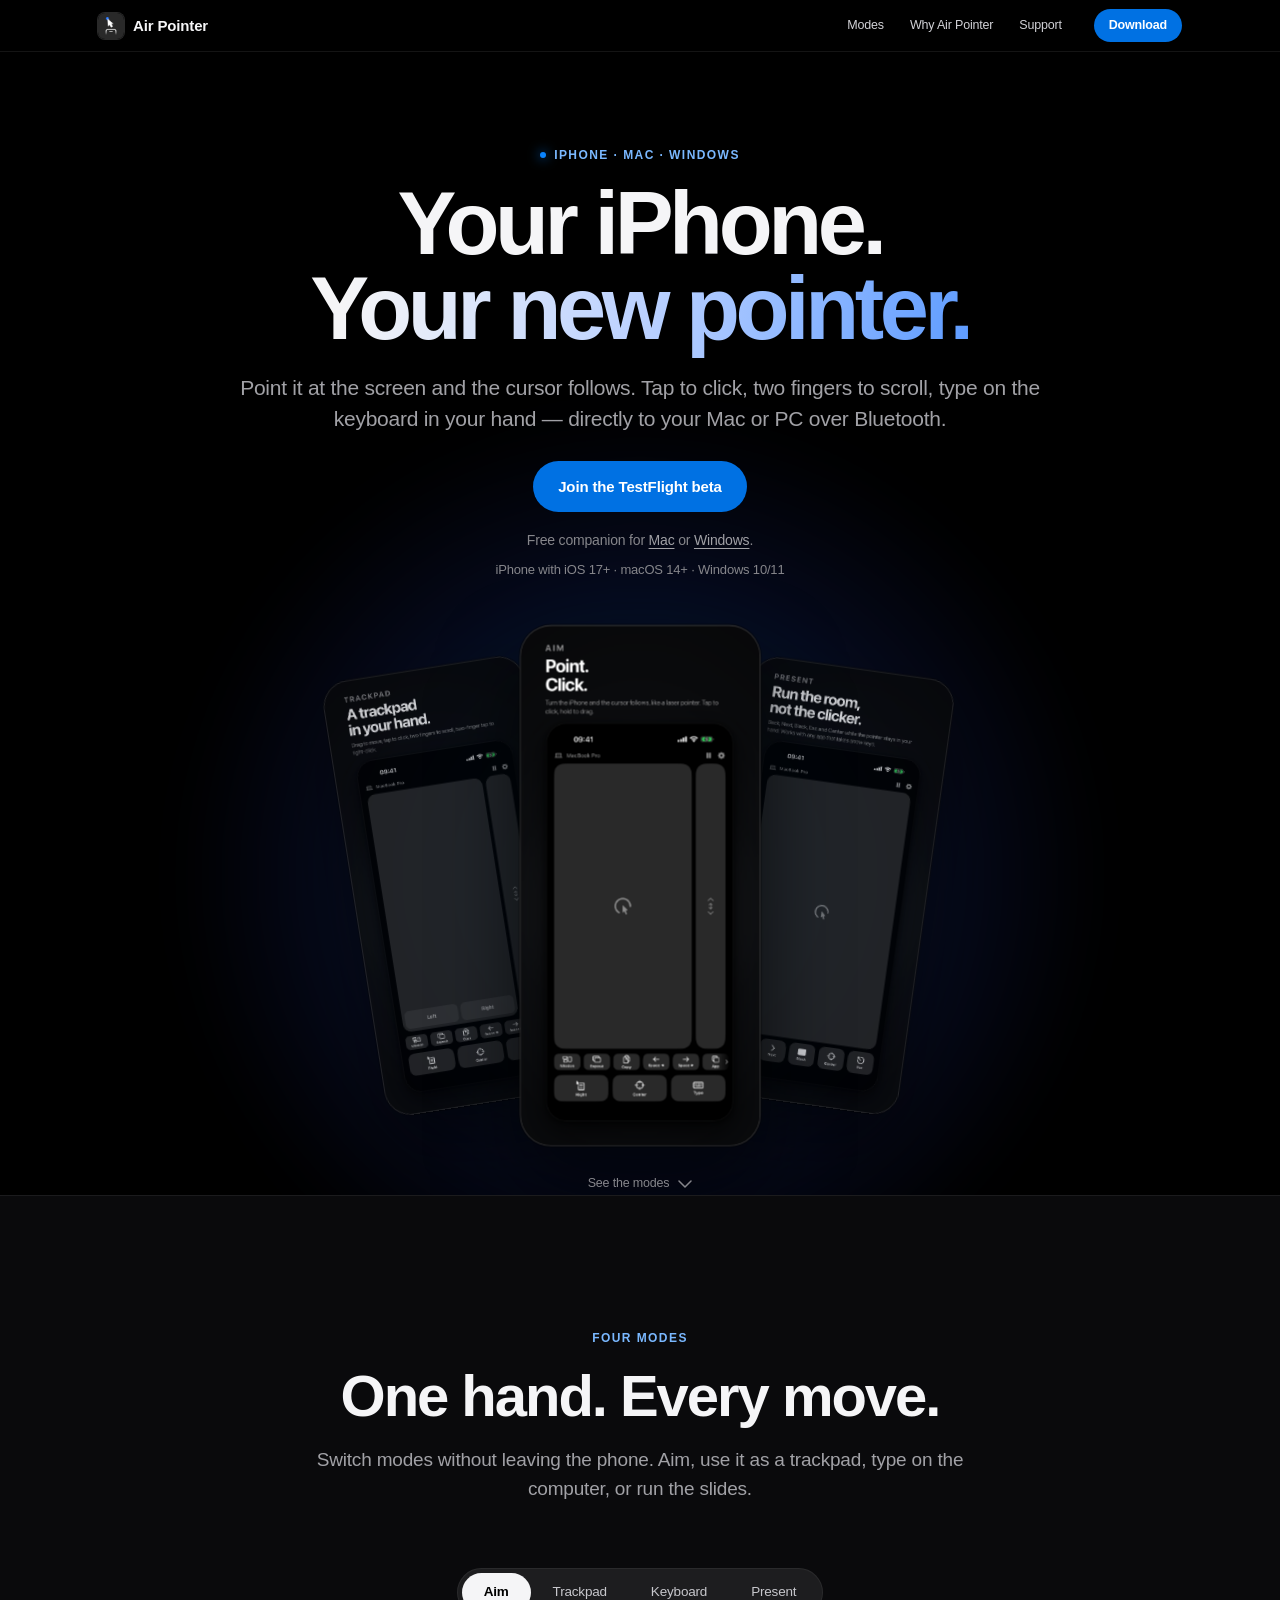
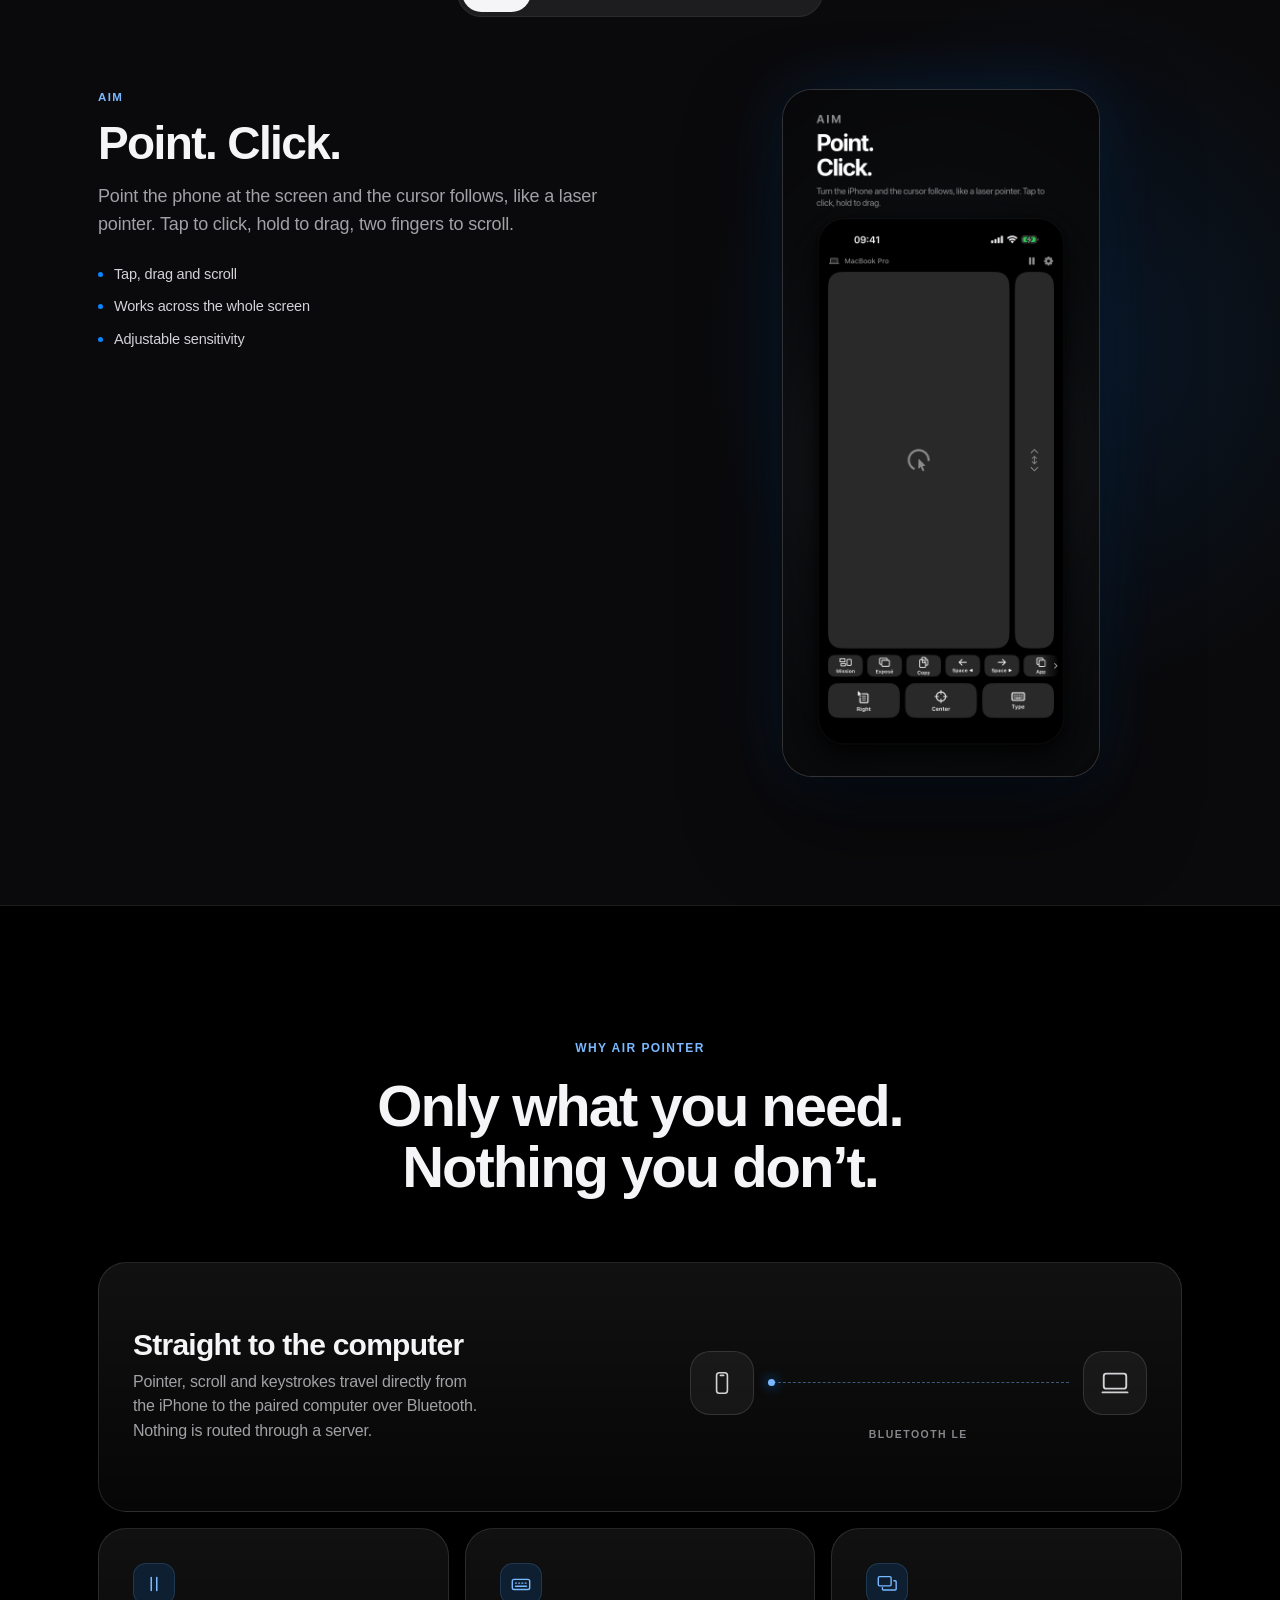
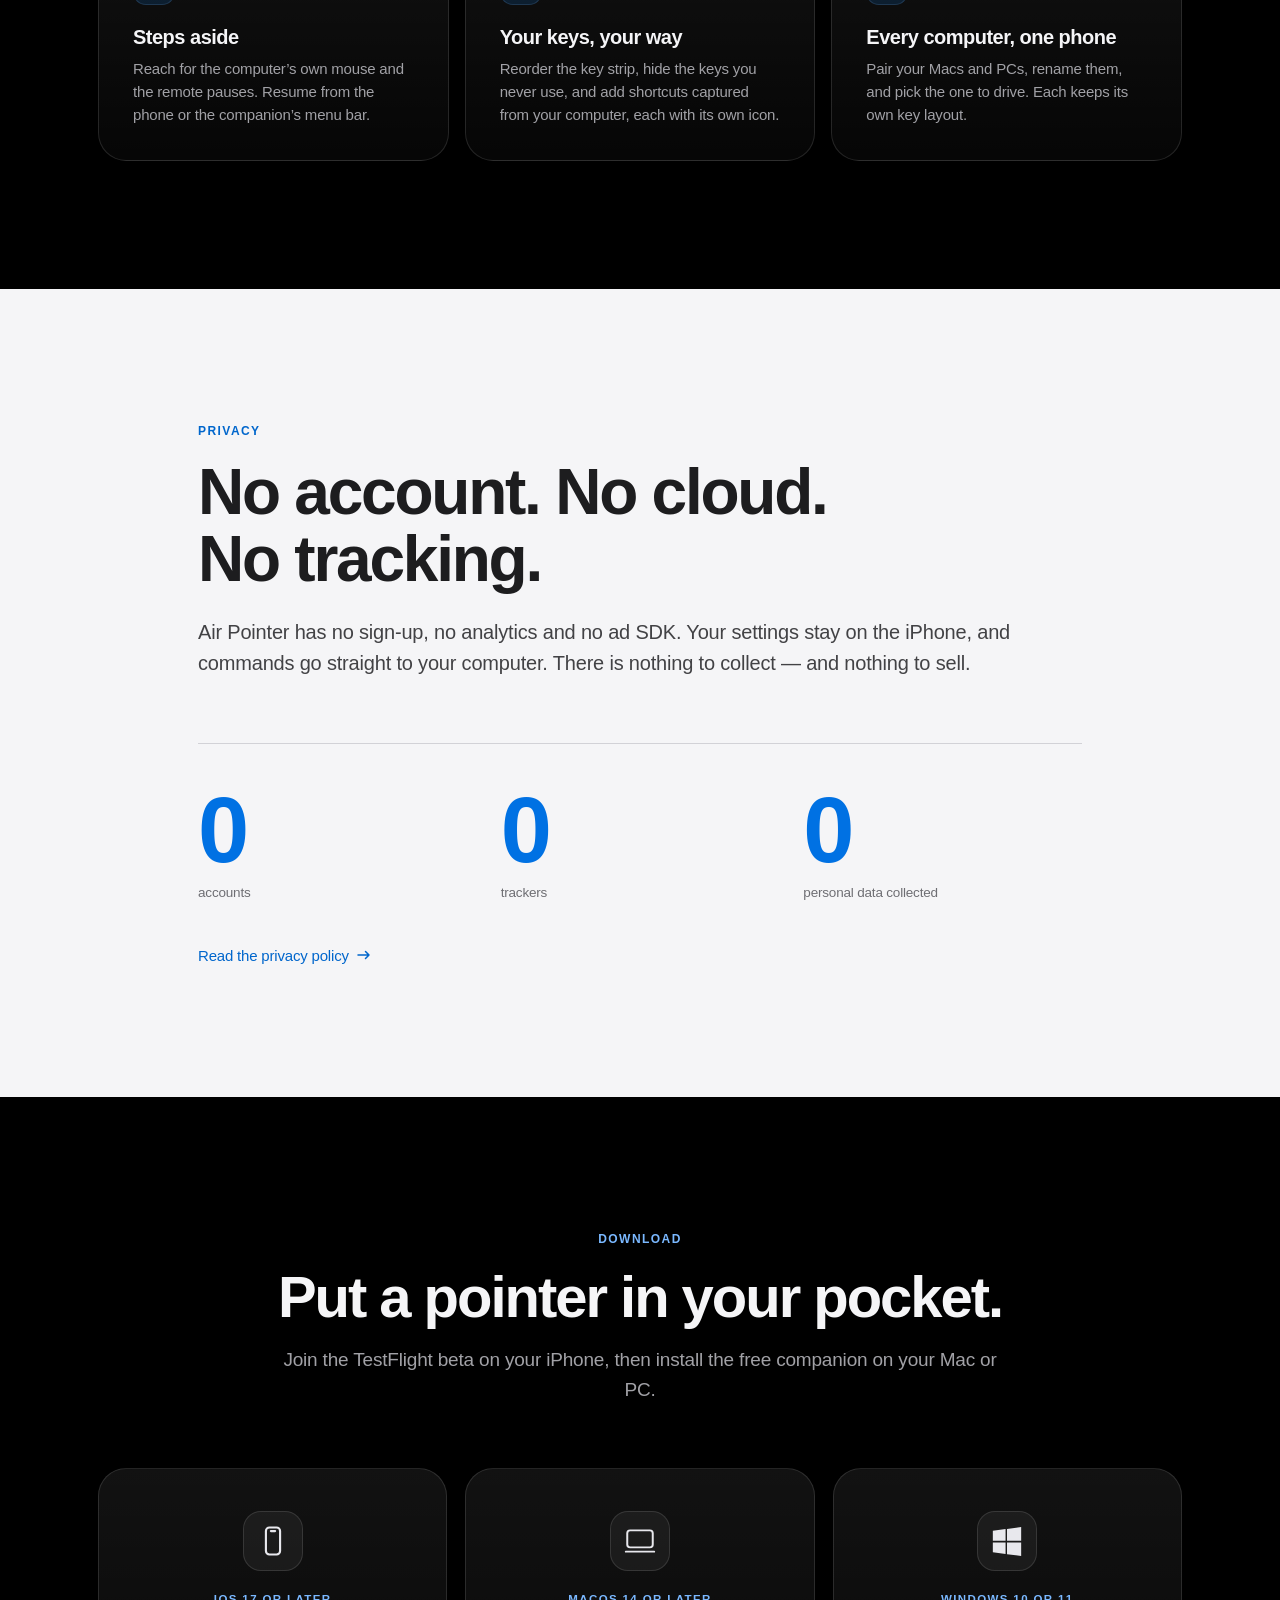
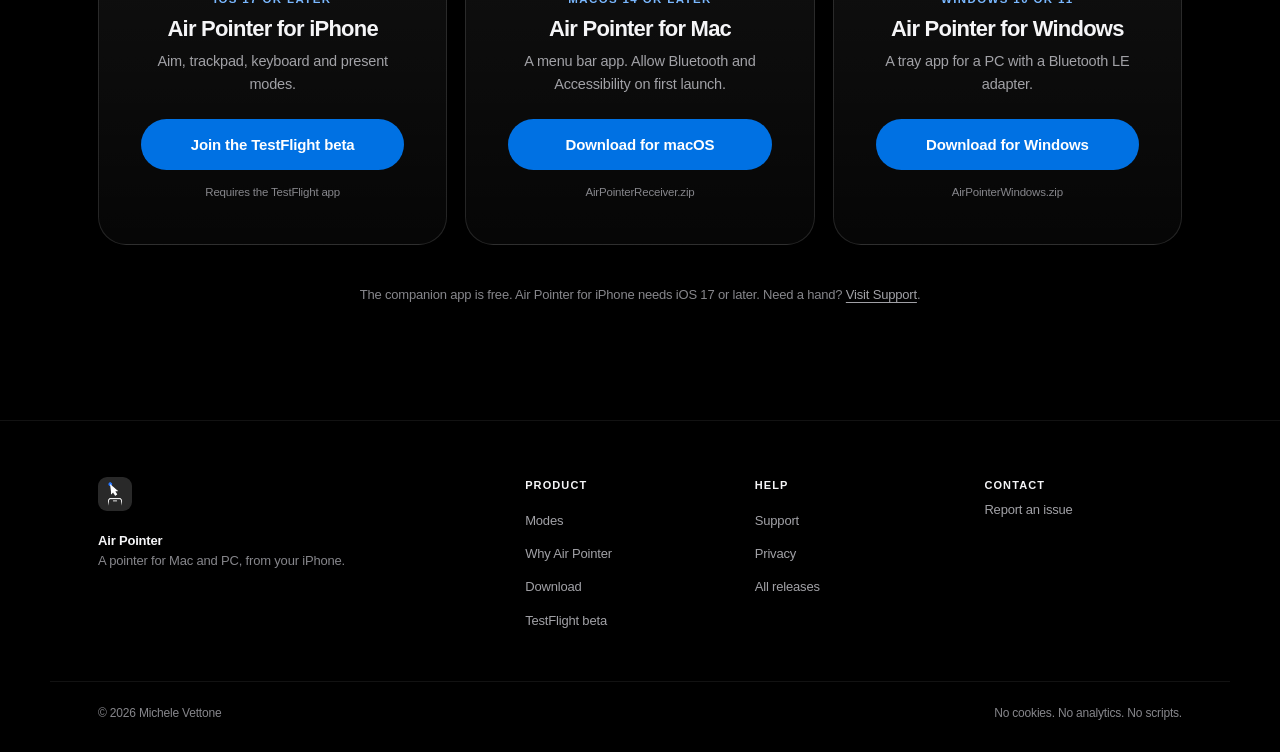
==== index.html @ 748881c7 "Bust stale caches after the redesign" ====
<!doctype html>
<html lang="en">
<head>
<meta charset="utf-8">
<meta name="viewport" content="width=device-width, initial-scale=1">
<title>Air Pointer — your iPhone, as a pointer for Mac and PC</title>
<meta name="description" content="Turn your iPhone into a pointer for your Mac or PC. Point, click, scroll and type over Bluetooth. No account, no cloud, no tracking.">
<meta name="theme-color" content="#000000">
<meta property="og:title" content="Air Pointer — your iPhone, as a pointer">
<meta property="og:description" content="Point, click, scroll and type on your computer from your iPhone. Direct over Bluetooth. No account, no cloud, no tracking.">
<meta property="og:type" content="website">
<meta property="og:url" content="https://airpointer.michelevettone.com/">
<meta property="og:image" content="https://airpointer.michelevettone.com/icon-512.png">
<!-- When the App Store listing is live:
<meta name="apple-itunes-app" content="app-id=6833520222">
https://apps.apple.com/app/id6833520222
-->
<link rel="icon" type="image/png" href="/favicon-dark.png" media="(prefers-color-scheme: dark)">
<link rel="icon" type="image/png" href="/favicon-light.png" media="(prefers-color-scheme: light)">
<link rel="apple-touch-icon" href="/apple-touch-icon.png">
<link rel="stylesheet" href="style.css?v=20261112b">
</head>
<body>
<a class="skip" href="#main">Skip to content</a>

<header class="nav">
  <div class="nav-inner">
    <a class="brand" href="/">
      <img src="icon-512.png" alt="" width="26" height="26">
      <span>Air Pointer</span>
    </a>
    <nav class="nav-links" aria-label="Main">
      <a href="#modes">Modes</a>
      <a href="#why">Why Air Pointer</a>
      <a href="/support">Support</a>
    </nav>
    <a class="nav-cta" href="#download">Download</a>
  </div>
</header>

<main id="main">

  <section class="hero">
    <div class="shell hero-copy">
      <p class="eyebrow"><span class="dot"></span>iPhone · Mac · Windows</p>
      <h1>Your iPhone.<br><span class="grad">Your new pointer.</span></h1>
      <p class="lede">Point it at the screen and the cursor follows. Tap to click, two fingers to scroll, type on the keyboard in your hand — directly to your Mac or PC over Bluetooth.</p>
      <div class="cta">
        <a class="btn primary" href="https://testflight.apple.com/join/q9EmkjqU">Join the TestFlight beta</a>
      </div>
      <p class="cta-alt">Free companion for <a href="https://github.com/michelevettone/airpointer-download/releases/latest/download/AirPointerReceiver.zip">Mac</a> or <a href="https://github.com/michelevettone/airpointer-download/releases/latest/download/AirPointerWindows.zip">Windows</a>.</p>
      <p class="fine">iPhone with iOS 17+ · macOS 14+ · Windows 10/11</p>
    </div>

    <div class="stage">
      <div class="glow" aria-hidden="true"></div>
      <figure class="device left">
        <span class="device-float">
          <img src="assets/trackpad.png?v=20261112b" width="1320" height="2868" alt="Trackpad mode with Left and Right buttons" loading="lazy" decoding="async">
        </span>
      </figure>
      <figure class="device main">
        <span class="device-float">
          <img src="assets/aim.png?v=20261112b" width="1320" height="2868" alt="Aim mode: pointing the iPhone to move the cursor" fetchpriority="high" decoding="async">
        </span>
      </figure>
      <figure class="device right">
        <span class="device-float">
          <img src="assets/present.png?v=20261112b" width="1320" height="2868" alt="Present mode with Back, Next, Black, Center and Esc" loading="lazy" decoding="async">
        </span>
      </figure>
    </div>

    <a class="scroll-cue" href="#modes">
      <span>See the modes</span>
      <svg width="14" height="8" viewBox="0 0 14 8" aria-hidden="true"><path d="M1 1l6 6 6-6" fill="none" stroke="currentColor" stroke-width="1.5" stroke-linecap="round" stroke-linejoin="round"/></svg>
    </a>
  </section>

  <section class="modes-section" id="modes">
    <div class="shell">
      <header class="section-head reveal">
        <p class="eyebrow">Four modes</p>
        <h2>One hand. Every move.</h2>
        <p class="sub">Switch modes without leaving the phone. Aim, use it as a trackpad, type on the computer, or run the slides.</p>
      </header>

      <div class="modes">
        <div class="modes-switch" role="radiogroup" aria-label="Choose a mode">
          <input type="radio" name="mode" id="mode-aim" checked>
          <label for="mode-aim">Aim</label>
          <input type="radio" name="mode" id="mode-trackpad">
          <label for="mode-trackpad">Trackpad</label>
          <input type="radio" name="mode" id="mode-keyboard">
          <label for="mode-keyboard">Keyboard</label>
          <input type="radio" name="mode" id="mode-present">
          <label for="mode-present">Present</label>
        </div>

        <div class="mode-panels">
          <article class="mode-panel" id="panel-aim">
            <div class="panel-copy">
              <p class="mode-label">Aim</p>
              <h3>Point. Click.</h3>
              <p>Point the phone at the screen and the cursor follows, like a laser pointer. Tap to click, hold to drag, two fingers to scroll.</p>
              <ul class="ticks">
                <li>Tap, drag and scroll</li>
                <li>Works across the whole screen</li>
                <li>Adjustable sensitivity</li>
              </ul>
            </div>
            <figure class="panel-art">
              <img src="assets/aim.png?v=20261112b" width="1320" height="2868" alt="" loading="lazy" decoding="async">
            </figure>
          </article>

          <article class="mode-panel" id="panel-trackpad">
            <div class="panel-copy">
              <p class="mode-label">Trackpad</p>
              <h3>A trackpad in your hand.</h3>
              <p>Prefer relative movement? Use the pad with its own Left and Right buttons. Two-finger tap for a right click.</p>
              <ul class="ticks">
                <li>Left and Right buttons</li>
                <li>Two-finger scrolling</li>
                <li>Invert scrolling if you like</li>
              </ul>
            </div>
            <figure class="panel-art">
              <img src="assets/trackpad.png?v=20261112b" width="1320" height="2868" alt="" loading="lazy" decoding="async">
            </figure>
          </article>

          <article class="mode-panel" id="panel-keyboard">
            <div class="panel-copy">
              <p class="mode-label">Keyboard</p>
              <h3>The keys your computer lacks.</h3>
              <p>Type on the computer with the iPhone keyboard — esc, tab, arrows and modifiers included — plus Mission Control or Task View, spaces and the app switcher.</p>
              <ul class="ticks">
                <li>Text entry from the phone</li>
                <li>esc, tab, arrows, modifiers</li>
                <li>Mission Control / Task View</li>
              </ul>
            </div>
            <figure class="panel-art">
              <img src="assets/keyboard.png?v=20261112b" width="1320" height="2868" alt="" loading="lazy" decoding="async">
            </figure>
          </article>

          <article class="mode-panel" id="panel-present">
            <div class="panel-copy">
              <p class="mode-label">Present</p>
              <h3>Run the room, not the clicker.</h3>
              <p>Point at the slides like a laser pointer, with Back, Next, Black, Center and Esc in your hand. Works with any app that takes arrow keys.</p>
              <ul class="ticks">
                <li>Laser pointer from the phone</li>
                <li>Back, Next, Black, Esc</li>
                <li>Any app that takes arrow keys</li>
              </ul>
            </div>
            <figure class="panel-art">
              <img src="assets/present.png?v=20261112b" width="1320" height="2868" alt="" loading="lazy" decoding="async">
            </figure>
          </article>
        </div>
      </div>
    </div>
  </section>

  <section class="why" id="why">
    <div class="shell">
      <header class="section-head reveal">
        <p class="eyebrow">Why Air Pointer</p>
        <h2>Only what you need.<br>Nothing you don’t.</h2>
      </header>

      <div class="bento">
        <article class="card wide reveal">
          <div class="card-copy">
            <h3>Straight to the computer</h3>
            <p>Pointer, scroll and keystrokes travel directly from the iPhone to the paired computer over Bluetooth. Nothing is routed through a server.</p>
          </div>
          <div class="signal" aria-hidden="true">
            <span class="signal-device">
              <svg width="26" height="26" viewBox="0 0 24 24" fill="none" stroke="currentColor" stroke-width="1.5" stroke-linecap="round"><rect x="7" y="2.5" width="10" height="19" rx="2.5"/><path d="M10.5 5h3"/></svg>
            </span>
            <span class="signal-link"><i></i></span>
            <span class="signal-device">
              <svg width="30" height="30" viewBox="0 0 24 24" fill="none" stroke="currentColor" stroke-width="1.5" stroke-linecap="round" stroke-linejoin="round"><rect x="3" y="4.5" width="18" height="12" rx="2"/><path d="M2 19.5h20"/></svg>
            </span>
            <span class="signal-label">Bluetooth LE</span>
          </div>
        </article>

        <article class="card reveal">
          <span class="icon">
            <svg width="22" height="22" viewBox="0 0 24 24" fill="none" stroke="currentColor" stroke-width="1.7" stroke-linecap="round"><path d="M9 5v14M15 5v14"/></svg>
          </span>
          <h3>Steps aside</h3>
          <p>Reach for the computer’s own mouse and the remote pauses. Resume from the phone or the companion’s menu bar.</p>
        </article>

        <article class="card reveal">
          <span class="icon">
            <svg width="22" height="22" viewBox="0 0 24 24" fill="none" stroke="currentColor" stroke-width="1.5" stroke-linecap="round"><rect x="2.5" y="7" width="19" height="11" rx="2"/><path d="M6 11h1M9.5 11h1M13 11h1M16.5 11h1M6 14.5h12"/></svg>
          </span>
          <h3>Your keys, your way</h3>
          <p>Reorder the key strip, hide the keys you never use, and add shortcuts captured from your computer, each with its own icon.</p>
        </article>

        <article class="card reveal">
          <span class="icon">
            <svg width="22" height="22" viewBox="0 0 24 24" fill="none" stroke="currentColor" stroke-width="1.5" stroke-linecap="round" stroke-linejoin="round"><rect x="2.5" y="4" width="14" height="10" rx="1.5"/><path d="M19.5 8.5H21a1 1 0 0 1 1 1v8a1 1 0 0 1-1 1H8a1 1 0 0 1-1-1v-1.5"/></svg>
          </span>
          <h3>Every computer, one phone</h3>
          <p>Pair your Macs and PCs, rename them, and pick the one to drive. Each keeps its own key layout.</p>
        </article>
      </div>
    </div>
  </section>

  <section class="private">
    <div class="shell private-inner reveal">
      <p class="eyebrow">Privacy</p>
      <h2>No account. <span class="nowrap">No cloud.</span><br>No tracking.</h2>
      <p class="private-lede">Air Pointer has no sign-up, no analytics and no ad SDK. Your settings stay on the iPhone, and commands go straight to your computer. There is nothing to collect — and nothing to sell.</p>

      <div class="zeros">
        <div><strong>0</strong><span>accounts</span></div>
        <div><strong>0</strong><span>trackers</span></div>
        <div><strong>0</strong><span>personal data collected</span></div>
      </div>

      <a class="text-link" href="/privacy">Read the privacy policy
        <svg width="14" height="10" viewBox="0 0 14 10" aria-hidden="true"><path d="M1 5h11M8.5 1.5L12 5l-3.5 3.5" fill="none" stroke="currentColor" stroke-width="1.5" stroke-linecap="round" stroke-linejoin="round"/></svg>
      </a>
    </div>
  </section>

  <section class="download" id="download">
    <div class="shell">
      <header class="section-head reveal">
        <p class="eyebrow">Download</p>
        <h2>Put a pointer in your pocket.</h2>
        <p class="sub">Join the TestFlight beta on your iPhone, then install the free companion on your Mac or PC.</p>
      </header>

      <div class="os-grid">
        <article class="os-card reveal">
          <span class="os-icon">
            <svg width="34" height="34" viewBox="0 0 24 24" fill="none" stroke="currentColor" stroke-width="1.5" stroke-linecap="round"><rect x="7" y="2.5" width="10" height="19" rx="2.5"/><path d="M10.5 5h3"/></svg>
          </span>
          <p class="os-name">iOS 17 or later</p>
          <h3>Air Pointer for iPhone</h3>
          <p class="os-copy">Aim, trackpad, keyboard and present modes.</p>
          <a class="btn primary wide" href="https://testflight.apple.com/join/q9EmkjqU">Join the TestFlight beta</a>
          <p class="fine">Requires the TestFlight app</p>
        </article>

        <article class="os-card reveal">
          <span class="os-icon">
            <svg width="34" height="34" viewBox="0 0 24 24" fill="none" stroke="currentColor" stroke-width="1.4" stroke-linecap="round" stroke-linejoin="round"><rect x="3" y="4.5" width="18" height="12" rx="2"/><path d="M2 19.5h20"/></svg>
          </span>
          <p class="os-name">macOS 14 or later</p>
          <h3>Air Pointer for Mac</h3>
          <p class="os-copy">A menu bar app. Allow Bluetooth and Accessibility on first launch.</p>
          <a class="btn primary wide" href="https://github.com/michelevettone/airpointer-download/releases/latest/download/AirPointerReceiver.zip">Download for macOS</a>
          <p class="fine">AirPointerReceiver.zip</p>
        </article>

        <article class="os-card reveal">
          <span class="os-icon">
            <svg width="34" height="34" viewBox="0 0 24 24" fill="currentColor" aria-hidden="true"><path d="M2 4.8l9-1.2v8.2H2V4.8zm10-1.3L22 2.2v9.6H12V3.5zM2 13h9v8.2l-9-1.2V13zm10 0h10v9.6l-10-1.3V13z"/></svg>
          </span>
          <p class="os-name">Windows 10 or 11</p>
          <h3>Air Pointer for Windows</h3>
          <p class="os-copy">A tray app for a PC with a Bluetooth LE adapter.</p>
          <a class="btn primary wide" href="https://github.com/michelevettone/airpointer-download/releases/latest/download/AirPointerWindows.zip">Download for Windows</a>
          <p class="fine">AirPointerWindows.zip</p>
        </article>
      </div>

      <p class="fine centered reveal">The companion app is free. Air Pointer for iPhone needs iOS 17 or later. Need a hand? <a href="/support">Visit Support</a>.</p>
    </div>
  </section>

</main>

<footer>
  <div class="shell footer-grid">
    <div class="footer-brand">
      <img src="icon-512.png" alt="" width="34" height="34">
      <p><strong>Air Pointer</strong><br>A pointer for Mac and PC, from your iPhone.</p>
    </div>
    <nav aria-label="Product">
      <p class="footer-title">Product</p>
      <a href="#modes">Modes</a>
      <a href="#why">Why Air Pointer</a>
      <a href="#download">Download</a>
      <a href="https://testflight.apple.com/join/q9EmkjqU">TestFlight beta</a>
    </nav>
    <nav aria-label="Help">
      <p class="footer-title">Help</p>
      <a href="/support">Support</a>
      <a href="/privacy">Privacy</a>
      <a href="https://github.com/michelevettone/airpointer-download/releases">All releases</a>
    </nav>
    <div>
      <p class="footer-title">Contact</p>
      <a href="https://github.com/michelevettone/airpointer-download/issues">Report an issue</a>
    </div>
  </div>
  <div class="shell footer-bottom">
    <p>© 2026 Michele Vettone</p>
    <p>No cookies. No analytics. No scripts.</p>
  </div>
</footer>

</body>
</html>
---- style.css ----
/* Air Pointer — airpointer.michelevettone.com
   Static, no frameworks, no JavaScript. */

:root {
  --bg: #000;
  --bg-soft: #0a0a0c;
  --fg: #f5f5f7;
  --muted: #a1a1a6;
  --muted-2: #86868b;
  --line: rgba(255, 255, 255, .12);
  --line-soft: rgba(255, 255, 255, .07);
  --panel: rgba(255, 255, 255, .055);
  --blue: #0a84ff;
  --blue-strong: #0071e3;
  --blue-soft: #7ab8ff;
  --radius: 28px;
  --nav-h: 52px;
}

*, *::before, *::after { box-sizing: border-box; }

html {
  -webkit-text-size-adjust: 100%;
  scroll-behavior: smooth;
  scroll-padding-top: calc(var(--nav-h) + 24px);
}

body {
  margin: 0;
  background: var(--bg);
  color: var(--fg);
  font: 17px/1.55 -apple-system, BlinkMacSystemFont, "SF Pro Text", "Segoe UI", Inter, Roboto, sans-serif;
  letter-spacing: -.011em;
  -webkit-font-smoothing: antialiased;
  text-rendering: optimizeLegibility;
  overflow-x: hidden;
}

img { max-width: 100%; }
p { margin: 0 0 16px; }
h1, h2, h3 { margin: 0; font-weight: 700; letter-spacing: -.035em; line-height: 1.05; }
a { color: inherit; }
::selection { background: rgba(10, 132, 255, .4); }

:focus-visible {
  outline: 2px solid var(--blue-soft);
  outline-offset: 3px;
  border-radius: 4px;
}

.shell {
  max-width: 1180px;
  margin: 0 auto;
  padding: 0 clamp(20px, 5vw, 48px);
}

.nowrap { white-space: nowrap; }

.sr-only {
  position: absolute;
  width: 1px; height: 1px;
  padding: 0; margin: -1px;
  overflow: hidden;
  clip: rect(0 0 0 0);
  white-space: nowrap;
  border: 0;
}

.skip {
  position: absolute;
  left: -9999px;
  top: 12px;
  z-index: 100;
  background: var(--fg);
  color: #000;
  padding: 10px 18px;
  border-radius: 999px;
  font-weight: 600;
  text-decoration: none;
}
.skip:focus { left: 16px; }

/* ---------- Nav ---------- */

.nav {
  position: fixed;
  inset: 0 0 auto;
  z-index: 50;
  height: var(--nav-h);
  background: rgba(0, 0, 0, .8);
  -webkit-backdrop-filter: saturate(180%) blur(20px);
  backdrop-filter: saturate(180%) blur(20px);
  border-bottom: 1px solid rgba(255, 255, 255, .08);
}

.nav-inner {
  max-width: 1180px;
  height: 100%;
  margin: 0 auto;
  padding: 0 clamp(20px, 5vw, 48px);
  display: flex;
  align-items: center;
  gap: 28px;
}

.brand {
  display: inline-flex;
  align-items: center;
  gap: 9px;
  font-size: 15px;
  font-weight: 600;
  letter-spacing: -.01em;
  text-decoration: none;
  white-space: nowrap;
}
.brand img { border-radius: 7px; box-shadow: 0 0 0 1px rgba(255, 255, 255, .16); }

.nav-links {
  display: flex;
  align-items: center;
  gap: 26px;
  margin-left: auto;
}
.nav-links a {
  color: #d2d2d7;
  font-size: 12.5px;
  text-decoration: none;
  padding: 8px 0;
  transition: color .2s ease;
}
.nav-links a:hover { color: #fff; }

.nav-cta {
  margin-left: 4px;
  padding: 7px 15px;
  border-radius: 999px;
  background: var(--blue-strong);
  color: #fff;
  font-size: 12.5px;
  font-weight: 600;
  text-decoration: none;
  white-space: nowrap;
  transition: background .2s ease, transform .2s ease;
}
.nav-cta:hover { background: #0068d1; transform: translateY(-1px); }

/* ---------- Shared type ---------- */

.eyebrow {
  display: inline-flex;
  align-items: center;
  gap: 8px;
  margin: 0 0 18px;
  color: var(--blue-soft);
  font-size: 12px;
  font-weight: 600;
  letter-spacing: .12em;
  text-transform: uppercase;
}
.eyebrow .dot {
  width: 6px;
  height: 6px;
  border-radius: 50%;
  background: var(--blue);
  box-shadow: 0 0 12px var(--blue);
}

.section-head {
  max-width: 760px;
  margin: 0 auto clamp(40px, 6vw, 64px);
  text-align: center;
}
.section-head h2 {
  font-size: clamp(34px, 5.2vw, 58px);
  margin-bottom: 18px;
}
.section-head .sub {
  margin: 0 auto;
  max-width: 38em;
  color: var(--muted);
  font-size: clamp(16px, 1.5vw, 19px);
}

.fine {
  color: var(--muted-2);
  font-size: 13px;
  line-height: 1.5;
}
.fine a { color: var(--muted); text-underline-offset: 3px; }
.fine a:hover { color: var(--fg); }
.fine.centered { text-align: center; margin-top: 40px; }

.btn {
  display: inline-flex;
  align-items: center;
  justify-content: center;
  padding: 13px 24px;
  border-radius: 999px;
  border: 1px solid transparent;
  font-size: 15px;
  font-weight: 600;
  letter-spacing: -.01em;
  text-decoration: none;
  white-space: nowrap;
  transition: transform .2s ease, background .2s ease, border-color .2s ease;
}
.btn.primary { background: var(--blue-strong); color: #fff; }
.btn.primary:hover { background: #0068d1; transform: translateY(-1px); }
.btn.wide { width: 100%; }

.cta-alt {
  margin: 18px 0 8px;
  color: var(--muted-2);
  font-size: 14px;
}
.cta-alt a {
  color: var(--muted);
  text-decoration: underline;
  text-underline-offset: 3px;
}
.cta-alt a:hover { color: var(--fg); }

.text-link {
  display: inline-flex;
  align-items: center;
  gap: 8px;
  color: #0066cc;
  font-size: 15px;
  font-weight: 500;
  text-decoration: none;
}
.text-link:hover { text-decoration: underline; text-underline-offset: 3px; }
.text-link svg { transition: transform .2s ease; }
.text-link:hover svg { transform: translateX(3px); }

/* ---------- Hero ---------- */

.hero {
  position: relative;
  padding: calc(var(--nav-h) + clamp(52px, 7vw, 88px)) 0 0;
  text-align: center;
  overflow: hidden;
}

.hero-copy { position: relative; z-index: 4; }

.hero h1 {
  font-size: clamp(44px, 6.9vw, 94px);
  line-height: .96;
  letter-spacing: -.05em;
  margin: 0 auto 20px;
  text-wrap: balance;
}

.hero h1 .grad {
  background: linear-gradient(100deg, #f5f5f7 6%, #b9d0ff 52%, #5d9bff 100%);
  -webkit-background-clip: text;
  background-clip: text;
  color: transparent;
}

.lede {
  max-width: 40em;
  margin: 0 auto;
  color: var(--muted);
  font-size: clamp(17px, 1.7vw, 21px);
  line-height: 1.5;
  letter-spacing: -.012em;
  text-wrap: pretty;
}

.cta {
  display: flex;
  flex-wrap: wrap;
  justify-content: center;
  gap: 12px;
  margin: 26px 0 12px;
}

.hero .fine { margin-bottom: 0; }

/* Product stage */

.stage {
  --fan: clamp(118px, 14.5vw, 208px);
  position: relative;
  height: clamp(420px, 41vw, 580px);
  margin-top: clamp(28px, 4vw, 44px);
  display: flex;
  align-items: center;
  justify-content: center;
}

.glow {
  position: absolute;
  left: 50%;
  top: 48%;
  width: min(92vw, 940px);
  aspect-ratio: 1;
  transform: translate(-50%, -50%);
  border-radius: 50%;
  background: radial-gradient(circle, rgba(10, 132, 255, .30), rgba(48, 84, 255, .10) 46%, transparent 70%);
  filter: blur(24px);
  animation: breathe 9s ease-in-out infinite alternate;
  pointer-events: none;
}

.device {
  position: absolute;
  left: 50%;
  top: 50%;
  width: clamp(168px, 18.4vw, 258px);
  aspect-ratio: 1320 / 2868;
  margin: 0;
  border-radius: clamp(20px, 2.4vw, 32px);
  overflow: hidden;
  border: 1px solid rgba(255, 255, 255, .16);
  background: #0c0c0e;
  box-shadow:
    0 40px 80px rgba(0, 0, 0, .65),
    0 0 0 1px rgba(0, 0, 0, .5),
    inset 0 1px 0 rgba(255, 255, 255, .1);
}

.device img { display: block; width: 100%; height: 100%; object-fit: cover; }

.device-float {
  display: block;
  width: 100%;
  height: 100%;
  animation: bob 7s ease-in-out infinite alternate;
}

.device.main {
  z-index: 3;
  transform: translate(-50%, -50%) scale(1.02);
}
.device.left {
  z-index: 2;
  transform: translate(-50%, -50%) translateX(calc(-1 * var(--fan))) rotate(-9deg) scale(.86);
  opacity: .8;
}
.device.right {
  z-index: 2;
  transform: translate(-50%, -50%) translateX(var(--fan)) rotate(8deg) scale(.86);
  opacity: .8;
}
.device.left .device-float { animation-delay: -2.6s; animation-duration: 8s; }
.device.right .device-float { animation-delay: -4.4s; animation-duration: 9s; }

@keyframes bob {
  from { transform: translateY(-5px); }
  to { transform: translateY(6px); }
}

@keyframes breathe {
  from { opacity: .72; transform: translate(-50%, -50%) scale(.94); }
  to { opacity: 1; transform: translate(-50%, -50%) scale(1.05); }
}

.scroll-cue {
  position: relative;
  z-index: 4;
  display: inline-flex;
  align-items: center;
  gap: 9px;
  margin: 26px 0 0;
  color: var(--muted-2);
  font-size: 12.5px;
  text-decoration: none;
  transition: color .2s ease;
}
.scroll-cue:hover { color: var(--fg); }
.scroll-cue svg { animation: nudge 2.4s ease-in-out infinite; }

@keyframes nudge {
  0%, 100% { transform: translateY(0); opacity: .65; }
  50% { transform: translateY(4px); opacity: 1; }
}

/* ---------- Modes ---------- */

.modes-section {
  position: relative;
  padding: clamp(80px, 10vw, 130px) 0;
  background: var(--bg-soft);
  border-top: 1px solid var(--line-soft);
  border-bottom: 1px solid var(--line-soft);
  overflow: hidden;
}
.modes-section::before {
  content: "";
  position: absolute;
  right: -12%;
  top: 28%;
  width: 60vw;
  height: 60vw;
  max-width: 780px;
  max-height: 780px;
  background: radial-gradient(circle, rgba(10, 132, 255, .12), transparent 65%);
  pointer-events: none;
}

.modes { position: relative; }

.modes-switch {
  display: flex;
  justify-content: center;
  width: max-content;
  max-width: 100%;
  margin: 0 auto clamp(40px, 6vw, 64px);
  padding: 4px;
  border-radius: 999px;
  background: rgba(255, 255, 255, .08);
  border: 1px solid rgba(255, 255, 255, .06);
}

.modes-switch input {
  position: absolute;
  width: 1px;
  height: 1px;
  opacity: 0;
  pointer-events: none;
}

.modes-switch label {
  position: relative;
  z-index: 1;
  padding: 9px 22px;
  border-radius: 999px;
  color: #c7c7cc;
  font-size: 13.5px;
  font-weight: 500;
  cursor: pointer;
  transition: color .2s ease, background .2s ease;
  user-select: none;
  white-space: nowrap;
}

.modes-switch label:hover { color: #fff; }

.modes-switch input:checked + label {
  background: #f5f5f7;
  color: #000;
  font-weight: 600;
}

.modes-switch input:focus-visible + label {
  outline: 2px solid var(--blue-soft);
  outline-offset: 2px;
}

.mode-panel {
  display: grid;
  grid-template-columns: 1fr .92fr;
  gap: clamp(36px, 6vw, 84px);
  align-items: start;
  padding-top: 8px;
}

.panel-copy { max-width: 520px; }

.mode-label {
  margin: 0 0 12px;
  color: var(--blue-soft);
  font-size: 11.5px;
  font-weight: 600;
  letter-spacing: .12em;
  text-transform: uppercase;
}

.panel-copy h3 {
  font-size: clamp(30px, 4vw, 46px);
  margin-bottom: 16px;
  text-wrap: balance;
}

.panel-copy > p:not(.mode-label) {
  color: var(--muted);
  font-size: clamp(16px, 1.5vw, 18px);
  max-width: 34em;
}

.ticks {
  list-style: none;
  padding: 0;
  margin: 24px 0 0;
  display: grid;
  gap: 10px;
}
.ticks li {
  display: flex;
  align-items: baseline;
  gap: 11px;
  color: #d2d2d7;
  font-size: 14.5px;
}
.ticks li::before {
  content: "";
  width: 5px;
  height: 5px;
  border-radius: 50%;
  background: var(--blue);
  flex: none;
  transform: translateY(-2px);
}

.panel-art {
  width: min(318px, 30vw);
  margin: 0;
  justify-self: center;
  border-radius: 30px;
  overflow: hidden;
  border: 1px solid rgba(255, 255, 255, .16);
  background: #0c0c0e;
  box-shadow: 0 40px 90px rgba(0, 0, 0, .55), 0 0 70px rgba(10, 132, 255, .16);
}
.panel-art img { display: block; width: 100%; height: auto; }

/* CSS-only switcher: fall back to all panels stacked. */
@supports selector(:has(*)) {
  .mode-panel { display: none; }
  .modes:has(#mode-aim:checked) #panel-aim,
  .modes:has(#mode-trackpad:checked) #panel-trackpad,
  .modes:has(#mode-keyboard:checked) #panel-keyboard,
  .modes:has(#mode-present:checked) #panel-present {
    display: grid;
    animation: panel-in .45s cubic-bezier(.2, .7, .2, 1) both;
  }
}

@keyframes panel-in {
  from { opacity: 0; transform: translateY(14px); }
  to { opacity: 1; transform: none; }
}

/* ---------- Why / bento ---------- */

.why { padding: clamp(80px, 10vw, 130px) 0; }

.bento {
  display: grid;
  grid-template-columns: repeat(6, 1fr);
  gap: 16px;
}

.card {
  grid-column: span 2;
  position: relative;
  padding: clamp(24px, 3vw, 34px);
  border-radius: var(--radius);
  border: 1px solid var(--line);
  background: linear-gradient(180deg, rgba(255, 255, 255, .065), rgba(255, 255, 255, .022));
  overflow: hidden;
  transition: transform .3s ease, border-color .3s ease, background .3s ease;
}

.card.wide {
  grid-column: span 6;
  display: grid;
  grid-template-columns: 1.05fr .95fr;
  gap: clamp(24px, 4vw, 56px);
  align-items: center;
  min-height: 250px;
}

.card h3 {
  font-size: 20px;
  letter-spacing: -.025em;
  margin-bottom: 9px;
}
.card p { margin: 0; color: var(--muted); font-size: 15px; line-height: 1.55; }
.card.wide h3 { font-size: clamp(24px, 2.6vw, 30px); }
.card.wide p { font-size: 16px; max-width: 40ch; }

.card .icon {
  display: grid;
  place-items: center;
  width: 42px;
  height: 42px;
  margin-bottom: 22px;
  border-radius: 13px;
  background: rgba(10, 132, 255, .14);
  border: 1px solid rgba(122, 184, 255, .16);
  color: var(--blue-soft);
}

.signal {
  position: relative;
  display: flex;
  align-items: center;
  padding: 26px 0 34px;
}
.signal-device {
  display: grid;
  place-items: center;
  width: 64px;
  height: 64px;
  flex: none;
  border-radius: 20px;
  border: 1px solid var(--line);
  background: rgba(255, 255, 255, .05);
  color: #d2d2d7;
}
.signal-link {
  position: relative;
  flex: 1;
  height: 1px;
  margin: 0 14px;
  border-top: 1px dashed rgba(122, 184, 255, .45);
}
.signal-link i {
  position: absolute;
  top: -4px;
  left: 0;
  width: 7px;
  height: 7px;
  border-radius: 50%;
  background: var(--blue-soft);
  box-shadow: 0 0 12px rgba(10, 132, 255, .9);
  animation: travel 2.8s ease-in-out infinite;
}
.signal-label {
  position: absolute;
  left: 50%;
  bottom: 6px;
  transform: translateX(-50%);
  color: var(--muted-2);
  font-size: 10.5px;
  font-weight: 600;
  letter-spacing: .14em;
  text-transform: uppercase;
  white-space: nowrap;
}

@keyframes travel {
  0% { left: 0; opacity: 0; }
  15% { opacity: 1; }
  85% { opacity: 1; }
  100% { left: 100%; opacity: 0; }
}

/* ---------- Privacy band ---------- */

.private {
  background: #f5f5f7;
  color: #1d1d1f;
  padding: clamp(80px, 10vw, 132px) 0;
}
.private-inner { max-width: 980px; }
.private .eyebrow { color: #0066cc; }
.private h2 {
  font-size: clamp(38px, 5.6vw, 64px);
  margin-bottom: 24px;
  color: #1d1d1f;
}
.private-lede {
  max-width: 46em;
  color: #424245;
  font-size: clamp(17px, 1.6vw, 20px);
  line-height: 1.55;
}

.zeros {
  display: grid;
  grid-template-columns: repeat(3, 1fr);
  gap: 24px;
  margin: clamp(40px, 6vw, 64px) 0 40px;
  padding-top: clamp(28px, 4vw, 40px);
  border-top: 1px solid #d2d2d7;
}
.zeros strong {
  display: block;
  color: #0071e3;
  font-size: clamp(58px, 7.4vw, 92px);
  font-weight: 700;
  letter-spacing: -.055em;
  line-height: 1;
}
.zeros span {
  display: block;
  margin-top: 8px;
  color: #6e6e73;
  font-size: 13.5px;
  line-height: 1.35;
}

/* ---------- Download ---------- */

.download { padding: clamp(80px, 10vw, 132px) 0 clamp(64px, 8vw, 100px); }

.os-grid {
  display: grid;
  grid-template-columns: repeat(3, 1fr);
  gap: 18px;
  max-width: 1100px;
  margin: 0 auto;
}

.os-card {
  padding: clamp(28px, 4vw, 42px);
  border-radius: var(--radius);
  border: 1px solid var(--line);
  background: linear-gradient(180deg, rgba(255, 255, 255, .07), rgba(255, 255, 255, .025));
  text-align: center;
  transition: transform .3s ease, border-color .3s ease;
}
.os-card .os-icon {
  display: inline-grid;
  place-items: center;
  width: 60px;
  height: 60px;
  margin-bottom: 20px;
  border-radius: 18px;
  border: 1px solid var(--line);
  background: rgba(255, 255, 255, .05);
  color: #e8e8ed;
}
.os-name {
  margin: 0 0 8px;
  color: var(--blue-soft);
  font-size: 11.5px;
  font-weight: 600;
  letter-spacing: .12em;
  text-transform: uppercase;
}
.os-card h3 { font-size: 22px; margin-bottom: 10px; }
.os-copy {
  color: var(--muted);
  font-size: 14.5px;
  min-height: 2.6em;
  margin-bottom: 24px;
}
.os-card .fine { margin: 14px 0 0; font-size: 11.5px; }

/* ---------- Footer ---------- */

footer {
  border-top: 1px solid var(--line-soft);
  padding: 56px 0 30px;
  color: var(--muted-2);
  font-size: 13px;
}

.footer-grid {
  display: grid;
  grid-template-columns: 2fr 1fr 1fr 1fr;
  gap: 32px;
}

.footer-brand img { border-radius: 9px; margin-bottom: 14px; }
.footer-brand p { margin: 0; line-height: 1.55; color: var(--muted-2); }
.footer-brand strong { color: var(--fg); font-weight: 600; }

footer nav { display: flex; flex-direction: column; align-items: flex-start; gap: 9px; }
footer nav a { padding: 2px 0; }
.footer-title {
  margin: 0 0 6px;
  color: var(--fg);
  font-size: 11px;
  font-weight: 600;
  letter-spacing: .1em;
  text-transform: uppercase;
}
footer a { color: var(--muted); text-decoration: none; }
footer a:hover { color: var(--fg); text-decoration: underline; text-underline-offset: 3px; }

.footer-bottom {
  display: flex;
  justify-content: space-between;
  gap: 20px;
  flex-wrap: wrap;
  margin-top: 48px;
  padding-top: 22px;
  border-top: 1px solid var(--line-soft);
  font-size: 12px;
}
.footer-bottom p { margin: 0; }

/* ---------- Documents: privacy, support ---------- */

.doc {
  max-width: 760px;
  margin: 0 auto;
  padding-top: calc(var(--nav-h) + clamp(56px, 8vw, 96px));
  padding-bottom: 88px;
}
.doc h1 { font-size: clamp(38px, 5vw, 56px); margin-bottom: 10px; }
.doc .note { color: var(--muted-2); font-size: 13px; margin-bottom: 36px; }
.doc h2 {
  font-size: 24px;
  letter-spacing: -.025em;
  margin: 44px 0 12px;
}
.doc h3 { font-size: 17px; letter-spacing: -.015em; margin: 28px 0 6px; }
.doc p, .doc li { color: #c7c7cc; }
.doc p { margin-bottom: 14px; }
.doc ul, .doc ol { padding-left: 22px; margin: 0 0 20px; }
.doc li { margin-bottom: 10px; }
.doc li::marker { color: var(--muted-2); }
.doc a { color: var(--blue-soft); text-decoration: underline; text-underline-offset: 3px; text-decoration-color: rgba(122, 184, 255, .4); }
.doc a:hover { text-decoration-color: currentColor; }
.doc strong { color: var(--fg); font-weight: 600; }
.doc code {
  padding: 2px 6px;
  border-radius: 6px;
  background: rgba(255, 255, 255, .08);
  font-family: ui-monospace, SFMono-Regular, Menlo, monospace;
  font-size: .9em;
}

/* ---------- Motion / scroll ---------- */

@supports (animation-timeline: scroll()) {
  @media (prefers-reduced-motion: no-preference) {
    .device.main {
      animation: fan-main linear both;
      animation-timeline: scroll(root block);
      animation-range: 0 90vh;
    }
    .device.left {
      animation: fan-left linear both;
      animation-timeline: scroll(root block);
      animation-range: 0 90vh;
    }
    .device.right {
      animation: fan-right linear both;
      animation-timeline: scroll(root block);
      animation-range: 0 90vh;
    }
    .reveal {
      animation: reveal-in linear both;
      animation-timeline: view();
      animation-range: entry 8% entry 55%;
    }
  }
}

@keyframes fan-main {
  from { transform: translate(-50%, -50%) scale(1.02); }
  to { transform: translate(-50%, -60%) scale(.96); }
}
@keyframes fan-left {
  from { transform: translate(-50%, -50%) translateX(calc(-1 * var(--fan))) rotate(-9deg) scale(.86); }
  to { transform: translate(-50%, -58%) translateX(calc(-1.16 * var(--fan))) rotate(-13deg) scale(.8); }
}
@keyframes fan-right {
  from { transform: translate(-50%, -50%) translateX(var(--fan)) rotate(8deg) scale(.86); }
  to { transform: translate(-50%, -58%) translateX(calc(1.16 * var(--fan))) rotate(12deg) scale(.8); }
}
@keyframes reveal-in {
  from { opacity: 0; transform: translateY(26px); }
  to { opacity: 1; transform: none; }
}

@media (hover: hover) {
  .card:hover, .os-card:hover {
    transform: translateY(-3px);
    border-color: rgba(255, 255, 255, .22);
  }
}

@view-transition { navigation: auto; }
::view-transition-old(root) { animation: vt-out .18s ease both; }
::view-transition-new(root) { animation: vt-in .24s ease both; }
@keyframes vt-out { to { opacity: 0; } }
@keyframes vt-in { from { opacity: 0; } }

/* ---------- Responsive ---------- */

@media (max-width: 1000px) {
  .os-grid { grid-template-columns: 1fr 1fr; }
  .os-card:first-child { grid-column: span 2; }
}

@media (max-width: 960px) {
  .bento { grid-template-columns: repeat(2, 1fr); }
  .card { grid-column: auto; }
  .card.wide { grid-column: span 2; }
  .card:last-child { grid-column: span 2; }
  .card.wide { grid-template-columns: 1fr; }
  .signal { max-width: 420px; }
}

@media (max-width: 800px) {
  .nav-links { display: none; }
  .nav-cta { margin-left: auto; }

  .hero { padding-top: calc(var(--nav-h) + 56px); }
  .stage { height: 500px; }
  .device { width: 212px; }
  .device.left, .device.right { display: none; }
  .stage .glow { width: 130vw; }

  .mode-panel { grid-template-columns: 1fr; gap: 40px; }
  .panel-copy { max-width: none; text-align: center; justify-self: center; }
  .panel-copy > p { margin-left: auto; margin-right: auto; }
  .ticks { max-width: 320px; margin-left: auto; margin-right: auto; text-align: left; }
  .panel-art { width: 250px; }

  .zeros { grid-template-columns: 1fr; gap: 26px; }
  .zeros strong { font-size: 52px; }
  .zeros span { margin-top: 2px; font-size: 15px; }
  .zeros > div { display: flex; align-items: baseline; gap: 14px; }

  .os-grid { grid-template-columns: 1fr; }
  .os-card:first-child { grid-column: auto; }
  .footer-grid { grid-template-columns: 1fr 1fr; }
  .footer-brand { grid-column: span 2; }
}

@media (max-width: 640px) {
  .bento { grid-template-columns: 1fr; }
  .card, .card.wide, .card:last-child { grid-column: auto; }
}

@media (max-width: 520px) {
  .modes-switch label { padding: 8px 13px; font-size: 12.5px; }
  .hero h1 { font-size: clamp(40px, 12vw, 54px); }
  .stage { height: 460px; }
  .device { width: 194px; }
  .cta .btn { flex: 1 1 100%; }
  .footer-grid { grid-template-columns: 1fr; gap: 28px; }
  .footer-brand { grid-column: auto; }
  .footer-bottom { flex-direction: column; gap: 6px; }
}

@media (prefers-reduced-motion: reduce) {
  html { scroll-behavior: auto; }
  .device-float, .glow, .scroll-cue svg, .signal-link i { animation: none; }
  .card, .os-card, .btn, .nav-cta, .text-link svg { transition: none; }
  .card:hover, .os-card:hover, .btn:hover { transform: none; }
  ::view-transition-old(root), ::view-transition-new(root) { animation: none; }
}
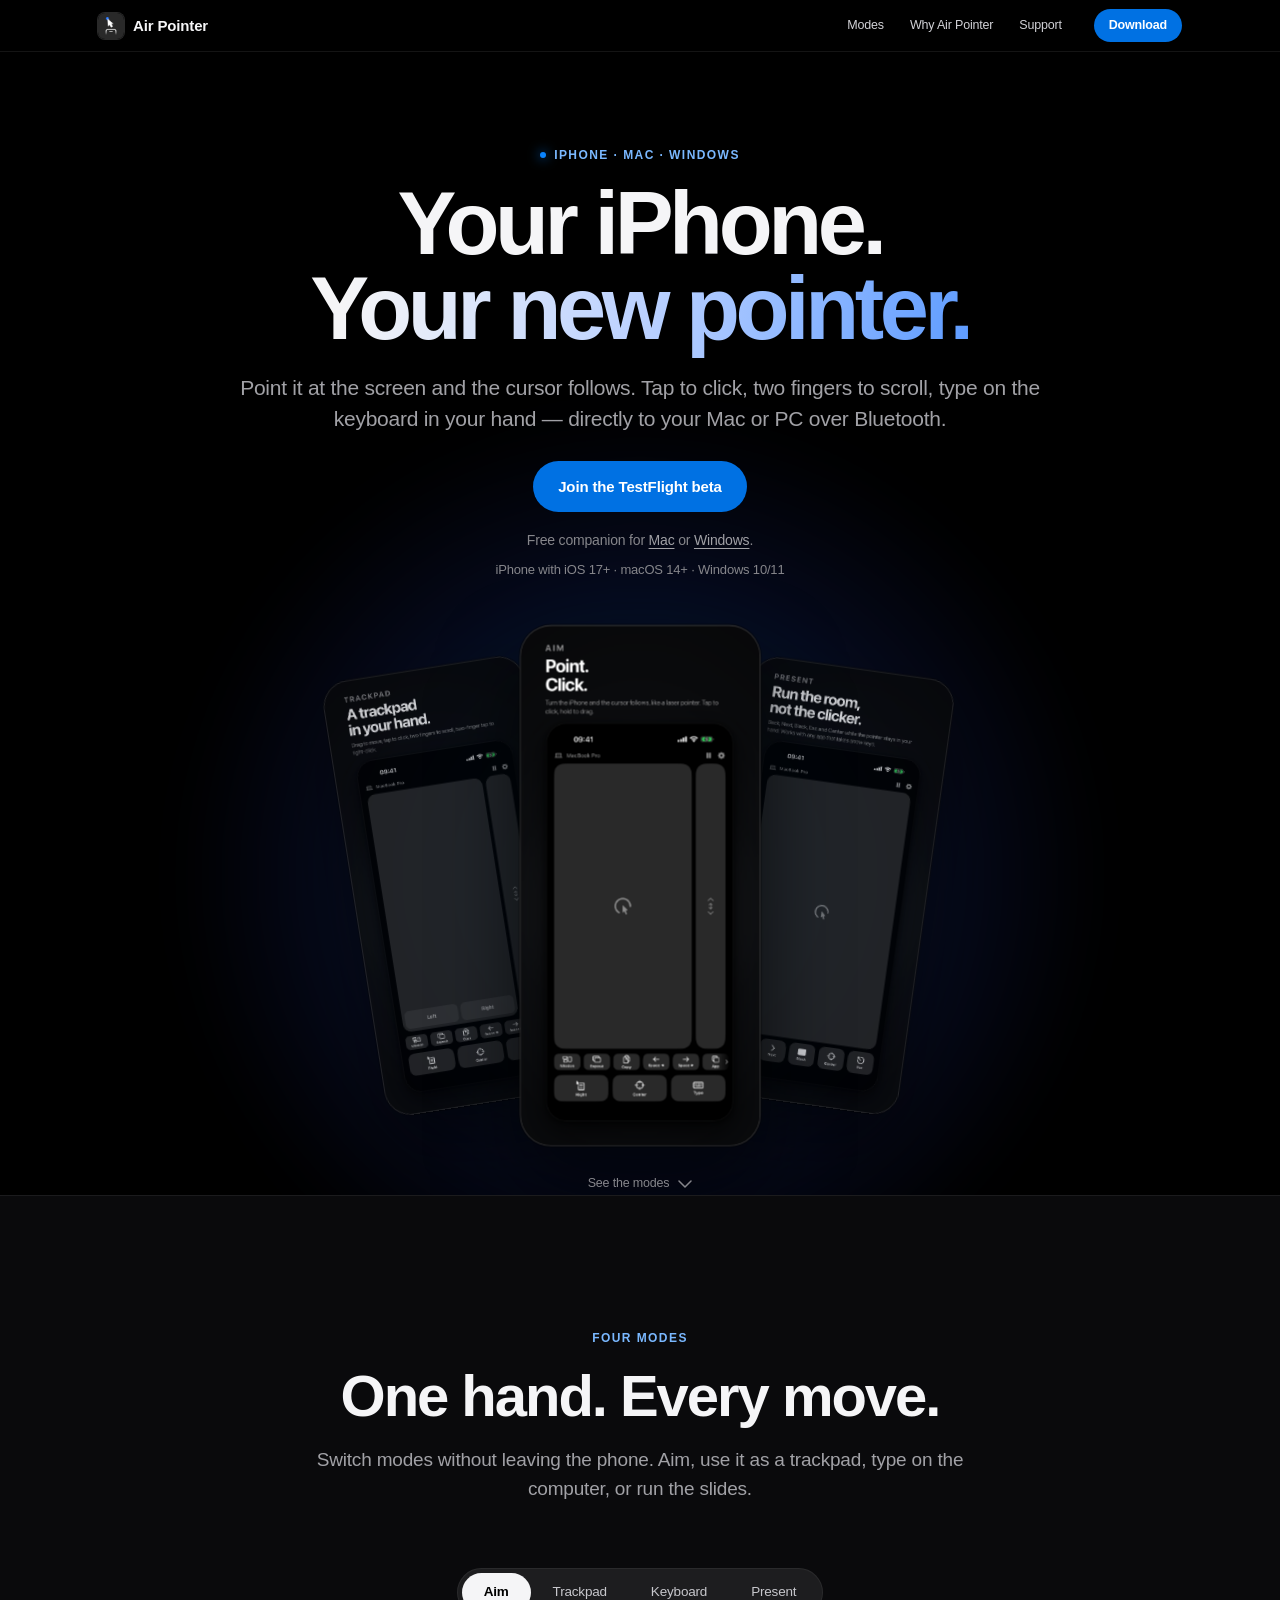
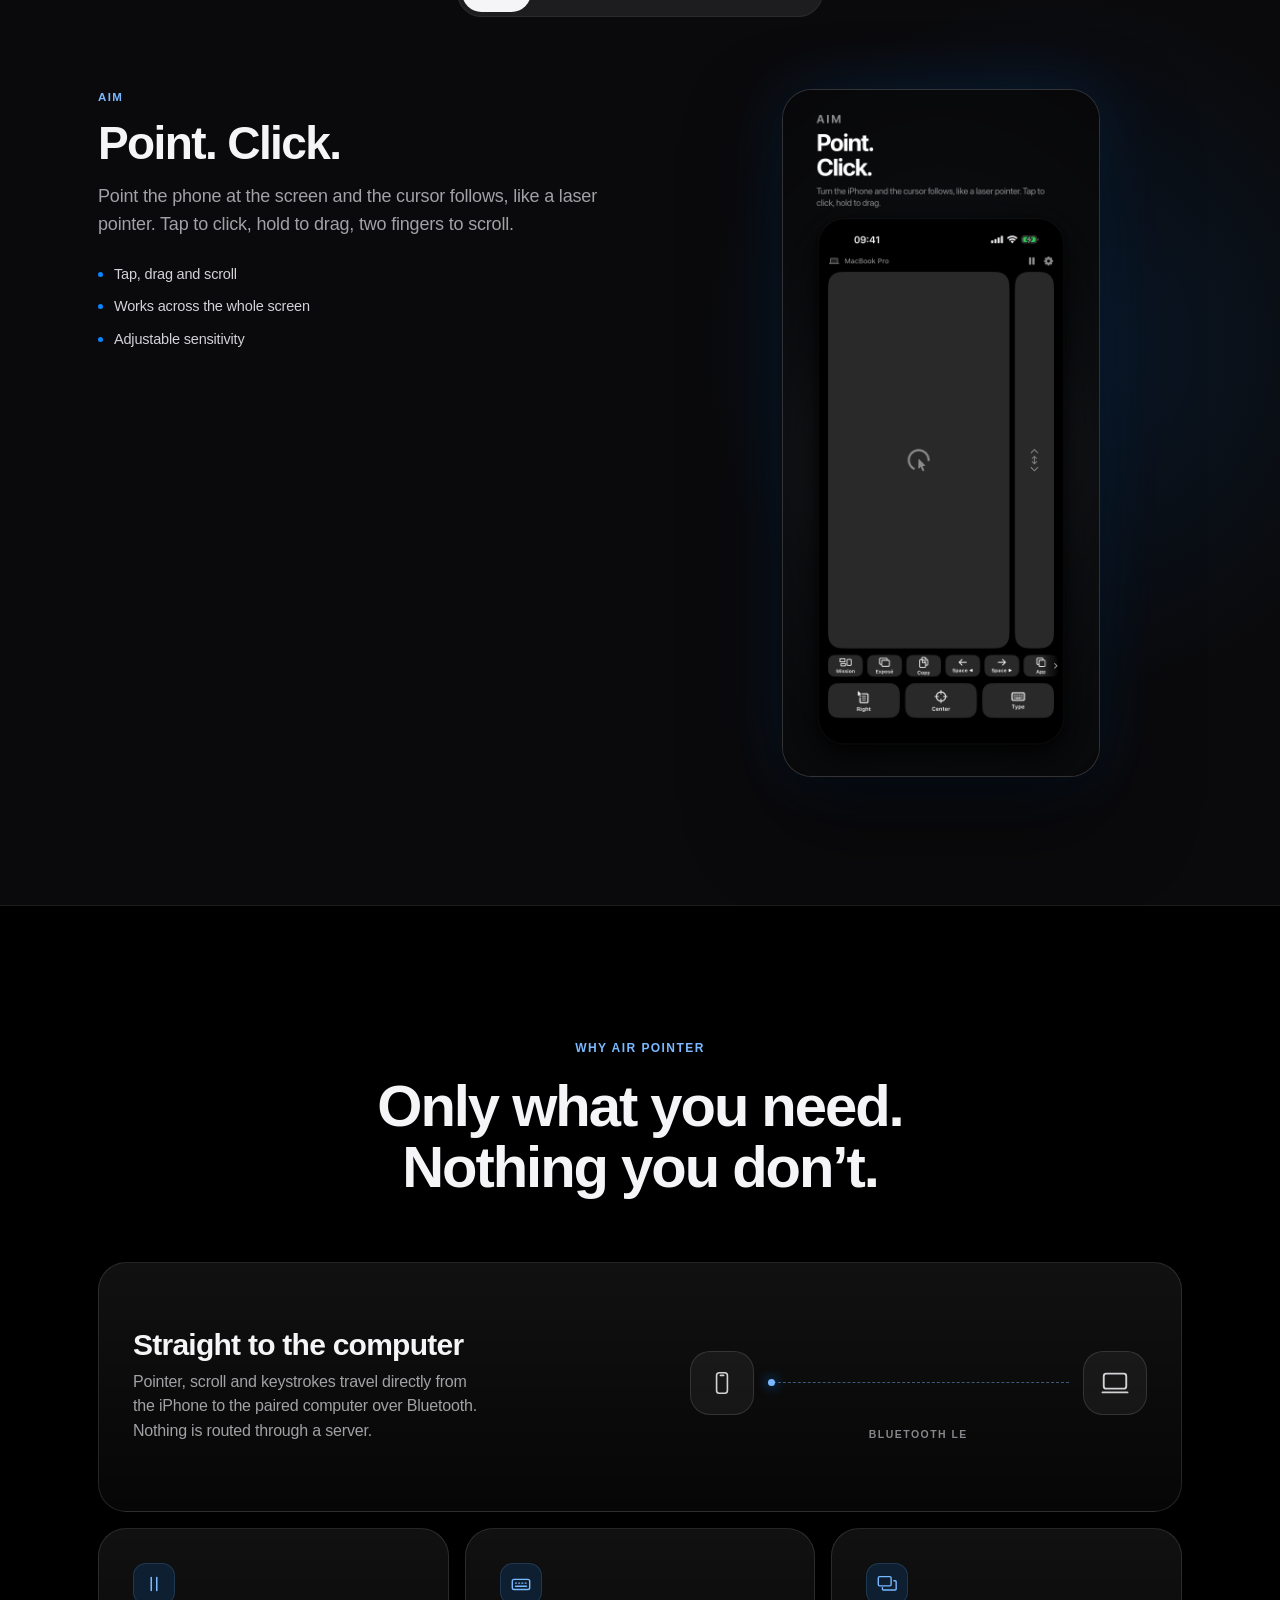
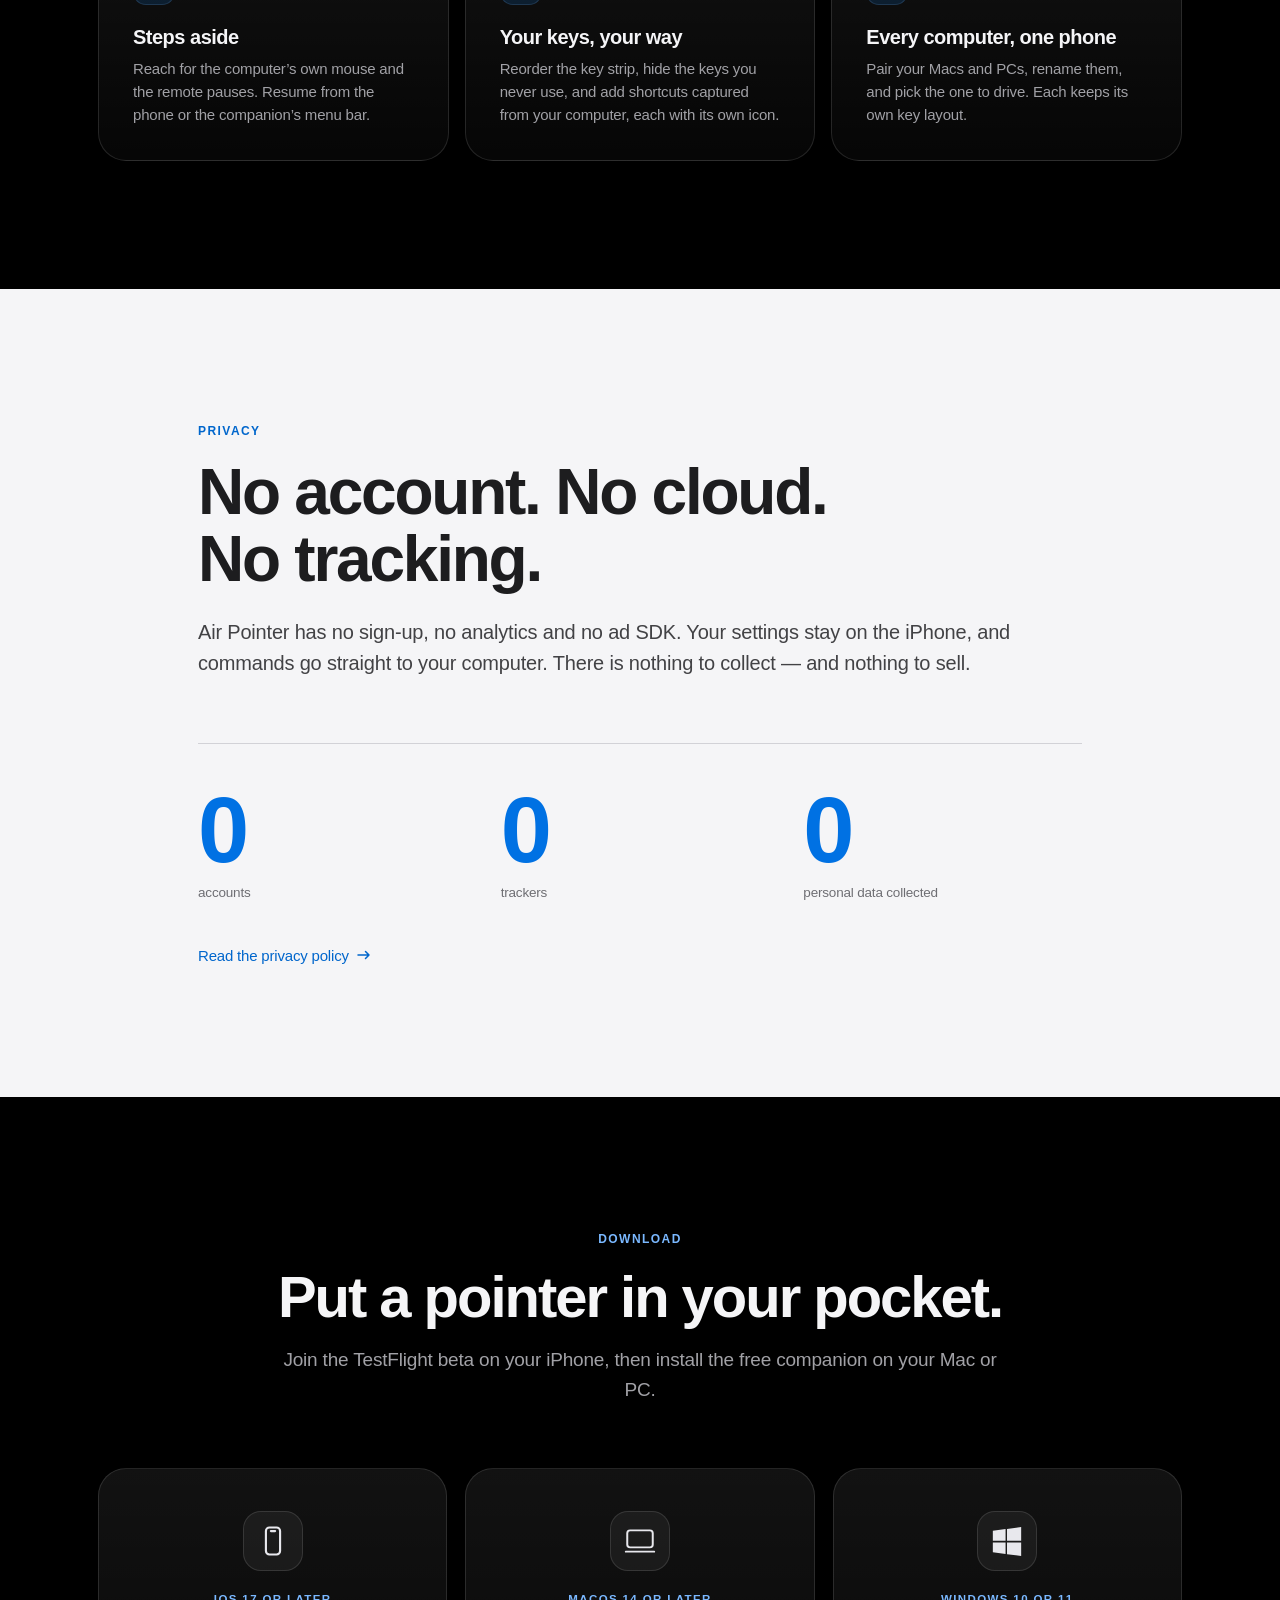
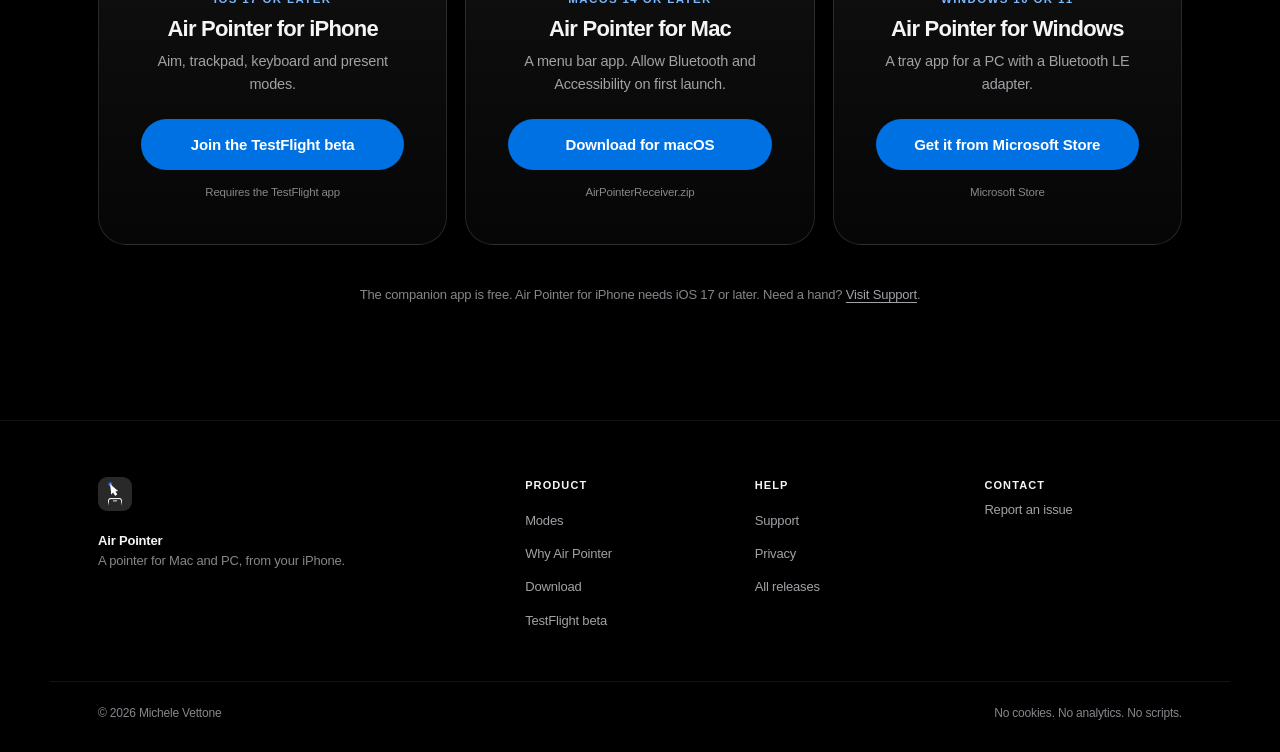
==== commit 4f538955: "Send Windows downloads to the Microsoft Store" ====
--- a/index.html
+++ b/index.html
@@ -48,7 +48,7 @@
       <div class="cta">
         <a class="btn primary" href="https://testflight.apple.com/join/q9EmkjqU">Join the TestFlight beta</a>
       </div>
-      <p class="cta-alt">Free companion for <a href="https://github.com/michelevettone/airpointer-download/releases/latest/download/AirPointerReceiver.zip">Mac</a> or <a href="https://github.com/michelevettone/airpointer-download/releases/latest/download/AirPointerWindows.zip">Windows</a>.</p>
+      <p class="cta-alt">Free companion for <a href="https://github.com/michelevettone/airpointer-download/releases/latest/download/AirPointerReceiver.zip">Mac</a> or <a href="https://apps.microsoft.com/detail/9PGG8G8KQLKD">Windows</a>.</p>
       <p class="fine">iPhone with iOS 17+ · macOS 14+ · Windows 10/11</p>
     </div>
 
@@ -274,8 +274,8 @@
           <p class="os-name">Windows 10 or 11</p>
           <h3>Air Pointer for Windows</h3>
           <p class="os-copy">A tray app for a PC with a Bluetooth LE adapter.</p>
-          <a class="btn primary wide" href="https://github.com/michelevettone/airpointer-download/releases/latest/download/AirPointerWindows.zip">Download for Windows</a>
-          <p class="fine">AirPointerWindows.zip</p>
+          <a class="btn primary wide" href="https://apps.microsoft.com/detail/9PGG8G8KQLKD">Get it from Microsoft Store</a>
+          <p class="fine">Microsoft Store</p>
         </article>
       </div>
 
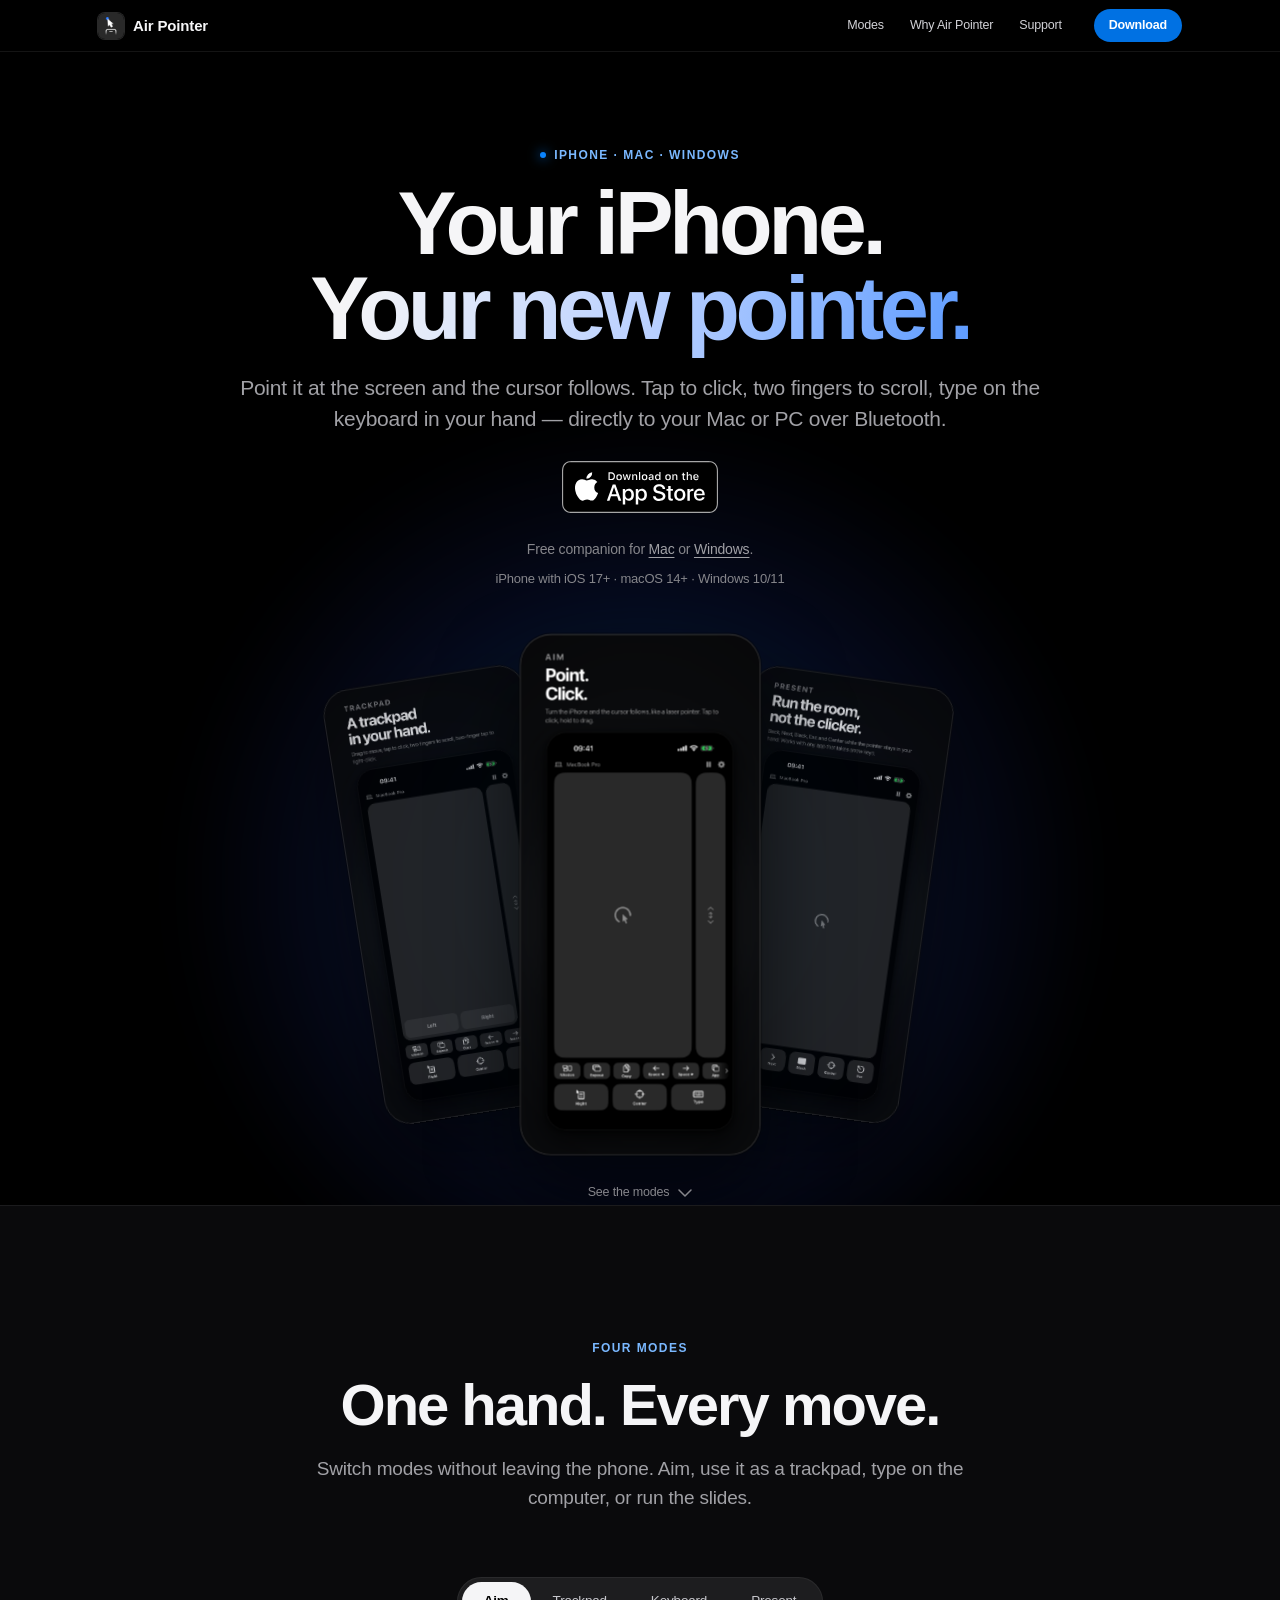
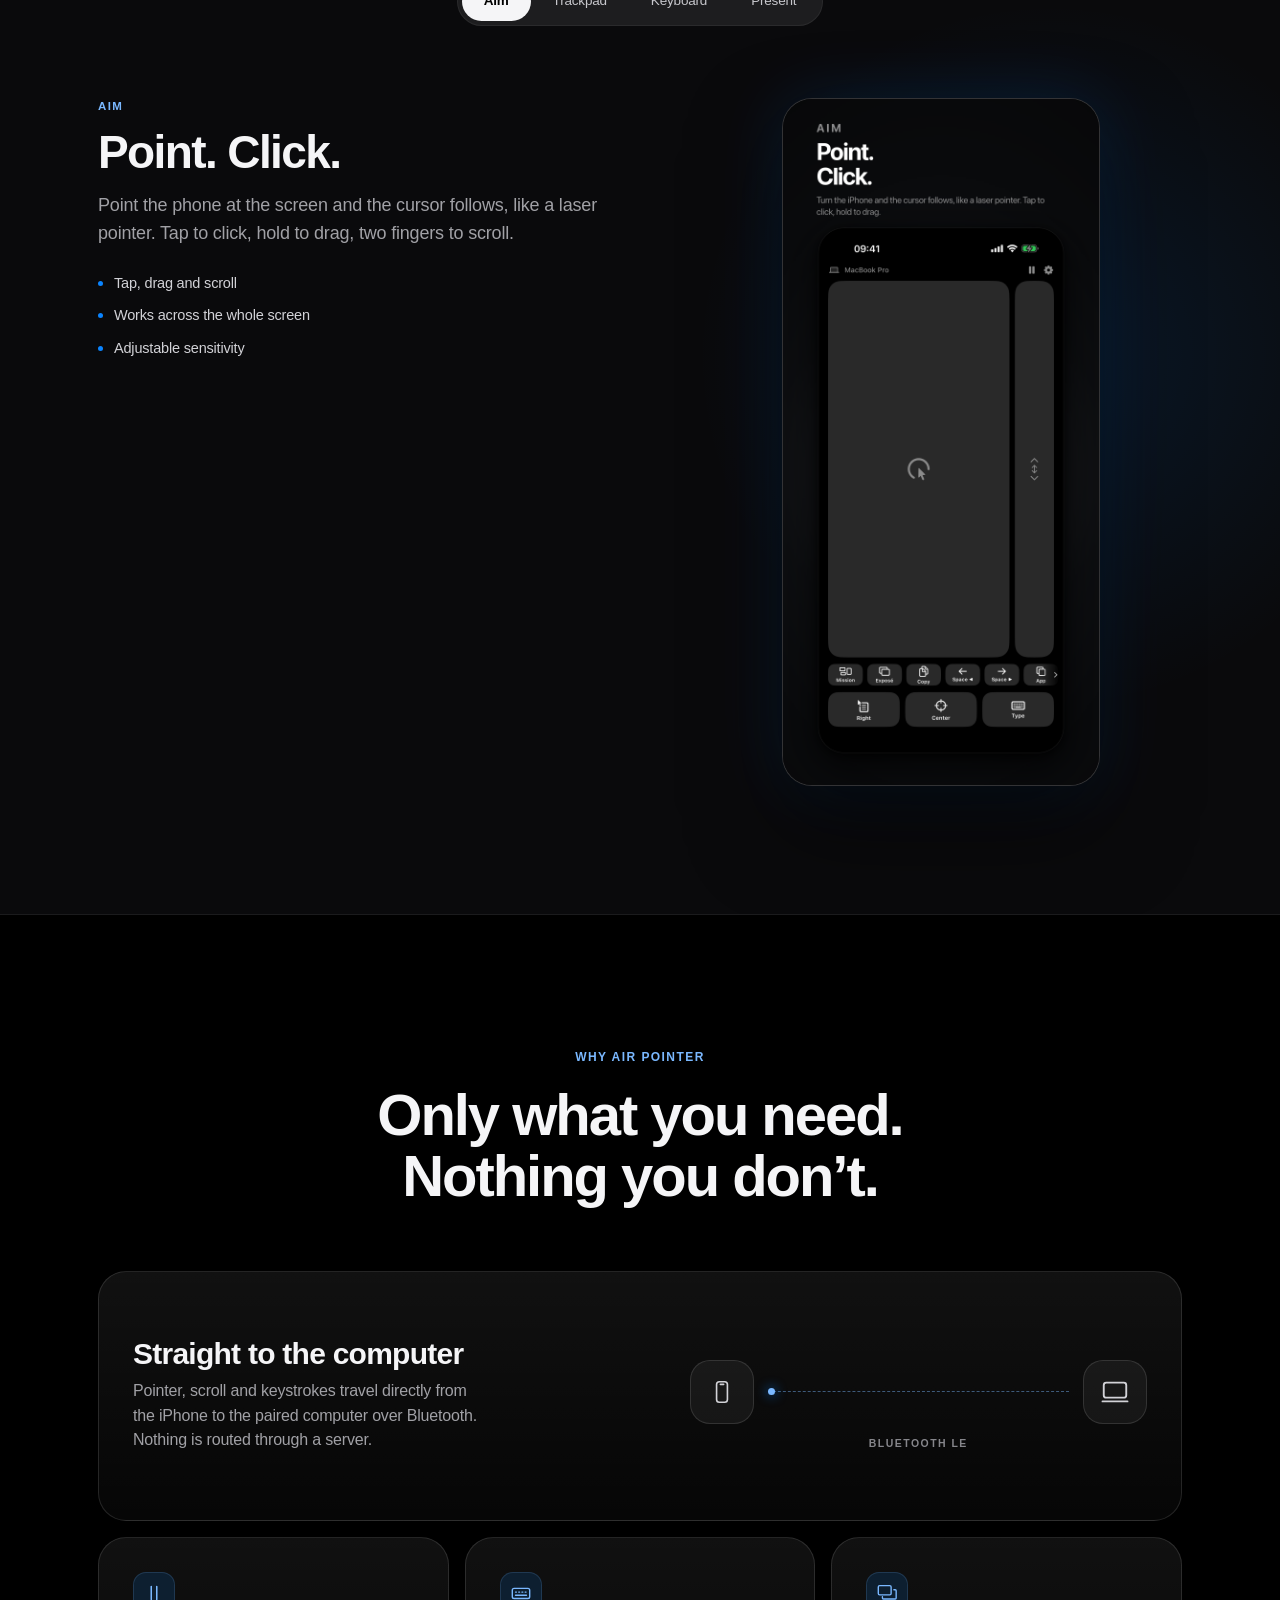
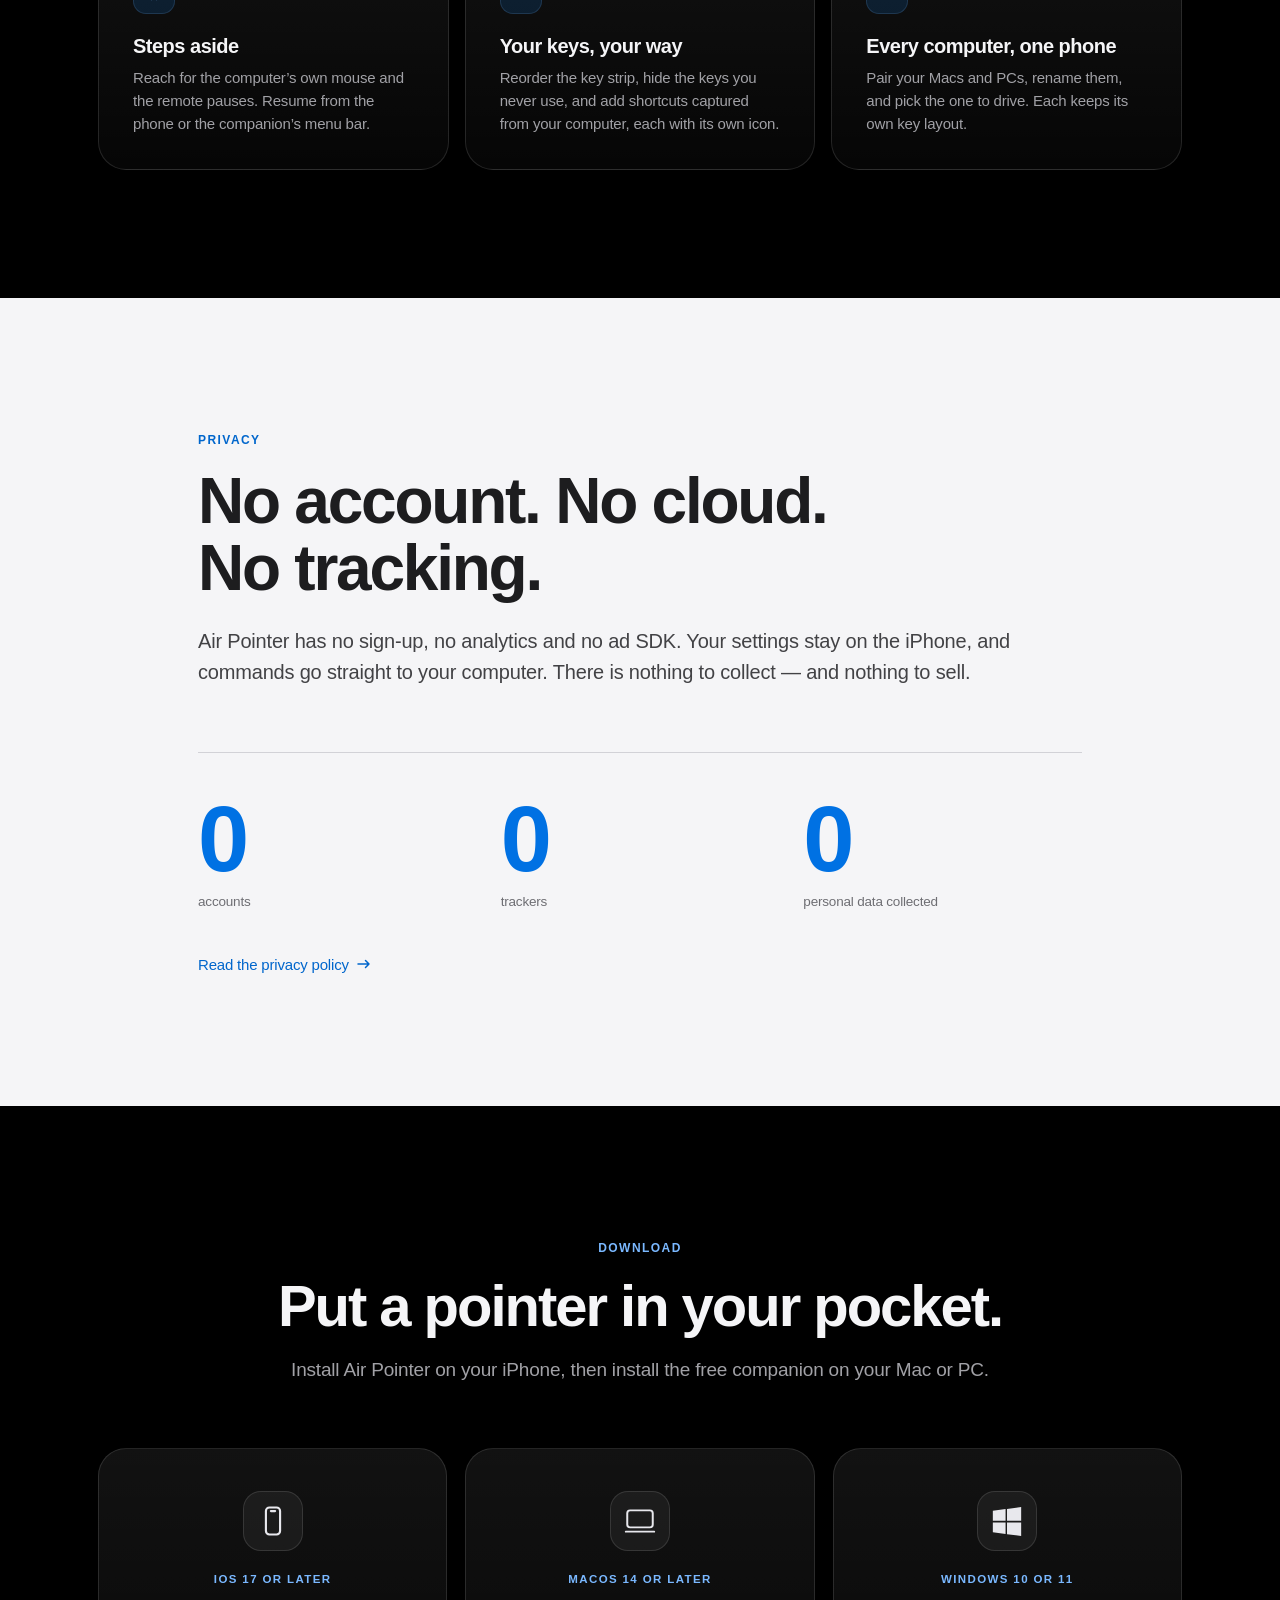
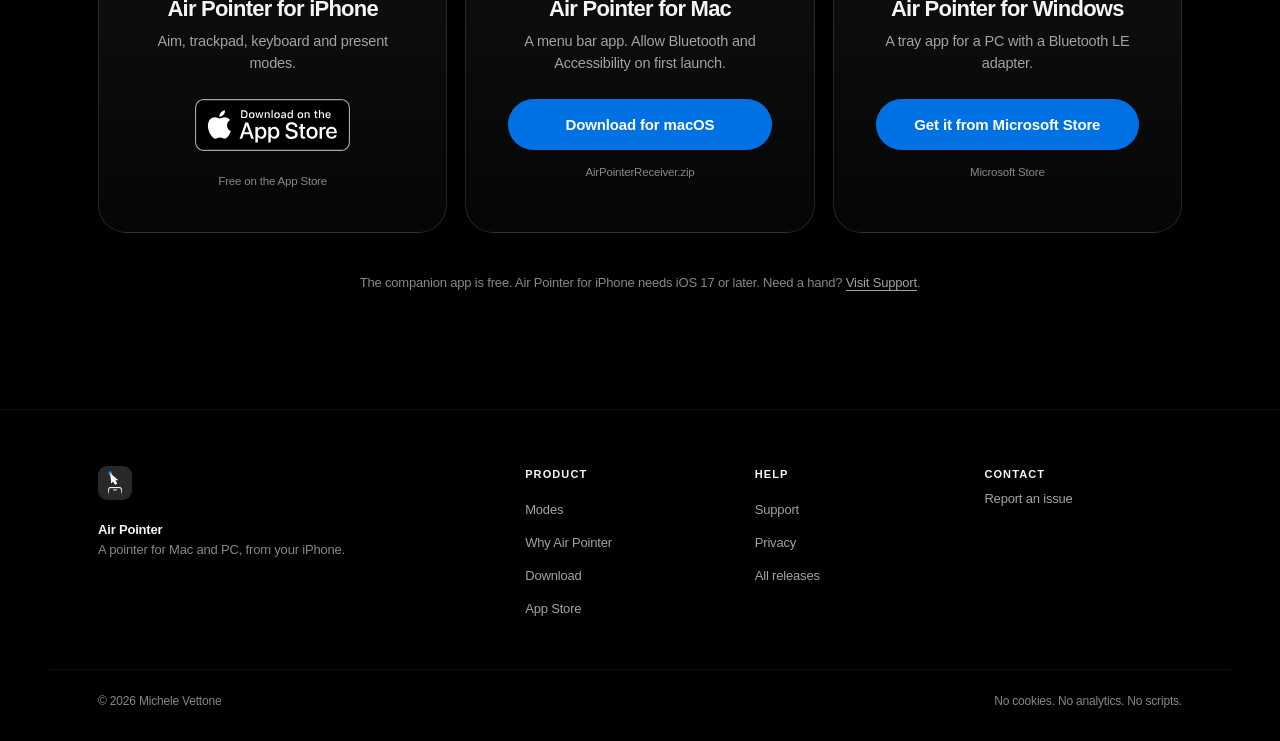
==== commit 825fd93b: "Point the site at the App Store listing" ====
--- a/index.html
+++ b/index.html
@@ -11,10 +11,7 @@
 <meta property="og:type" content="website">
 <meta property="og:url" content="https://airpointer.michelevettone.com/">
 <meta property="og:image" content="https://airpointer.michelevettone.com/icon-512.png">
-<!-- When the App Store listing is live:
 <meta name="apple-itunes-app" content="app-id=6833520222">
-https://apps.apple.com/app/id6833520222
--->
 <link rel="icon" type="image/png" href="/favicon-dark.png" media="(prefers-color-scheme: dark)">
 <link rel="icon" type="image/png" href="/favicon-light.png" media="(prefers-color-scheme: light)">
 <link rel="apple-touch-icon" href="/apple-touch-icon.png">
@@ -46,9 +43,11 @@
       <h1>Your iPhone.<br><span class="grad">Your new pointer.</span></h1>
       <p class="lede">Point it at the screen and the cursor follows. Tap to click, two fingers to scroll, type on the keyboard in your hand — directly to your Mac or PC over Bluetooth.</p>
       <div class="cta">
-        <a class="btn primary" href="https://testflight.apple.com/join/q9EmkjqU">Join the TestFlight beta</a>
-      </div>
-      <p class="cta-alt">Free companion for <a href="https://github.com/michelevettone/airpointer-download/releases/latest/download/AirPointerReceiver.zip">Mac</a> or <a href="https://apps.microsoft.com/detail/9PGG8G8KQLKD">Windows</a>.</p>
+        <a class="store-badge" href="https://apps.apple.com/app/id6833520222" target="_blank" rel="noopener">
+          <img src="assets/app-store.svg" alt="Download on the App Store" height="52">
+        </a>
+      </div>
+      <p class="cta-alt">Free companion for <a href="https://github.com/michelevettone/airpointer-download/releases/latest/download/AirPointerReceiver.zip">Mac</a> or <a href="https://apps.microsoft.com/detail/9PGG8G8KQLKD" target="_blank" rel="noopener">Windows</a>.</p>
       <p class="fine">iPhone with iOS 17+ · macOS 14+ · Windows 10/11</p>
     </div>
 
@@ -241,7 +240,7 @@
       <header class="section-head reveal">
         <p class="eyebrow">Download</p>
         <h2>Put a pointer in your pocket.</h2>
-        <p class="sub">Join the TestFlight beta on your iPhone, then install the free companion on your Mac or PC.</p>
+        <p class="sub">Install Air Pointer on your iPhone, then install the free companion on your Mac or PC.</p>
       </header>
 
       <div class="os-grid">
@@ -252,8 +251,10 @@
           <p class="os-name">iOS 17 or later</p>
           <h3>Air Pointer for iPhone</h3>
           <p class="os-copy">Aim, trackpad, keyboard and present modes.</p>
-          <a class="btn primary wide" href="https://testflight.apple.com/join/q9EmkjqU">Join the TestFlight beta</a>
-          <p class="fine">Requires the TestFlight app</p>
+          <a class="store-badge" href="https://apps.apple.com/app/id6833520222" target="_blank" rel="noopener">
+          <img src="assets/app-store.svg" alt="Download on the App Store" height="52">
+        </a>
+          <p class="fine">Free on the App Store</p>
         </article>
 
         <article class="os-card reveal">
@@ -274,7 +275,7 @@
           <p class="os-name">Windows 10 or 11</p>
           <h3>Air Pointer for Windows</h3>
           <p class="os-copy">A tray app for a PC with a Bluetooth LE adapter.</p>
-          <a class="btn primary wide" href="https://apps.microsoft.com/detail/9PGG8G8KQLKD">Get it from Microsoft Store</a>
+          <a class="btn primary wide" href="https://apps.microsoft.com/detail/9PGG8G8KQLKD" target="_blank" rel="noopener">Get it from Microsoft Store</a>
           <p class="fine">Microsoft Store</p>
         </article>
       </div>
@@ -296,7 +297,7 @@
       <a href="#modes">Modes</a>
       <a href="#why">Why Air Pointer</a>
       <a href="#download">Download</a>
-      <a href="https://testflight.apple.com/join/q9EmkjqU">TestFlight beta</a>
+      <a href="https://apps.apple.com/app/id6833520222" target="_blank" rel="noopener">App Store</a>
     </nav>
     <nav aria-label="Help">
       <p class="footer-title">Help</p>
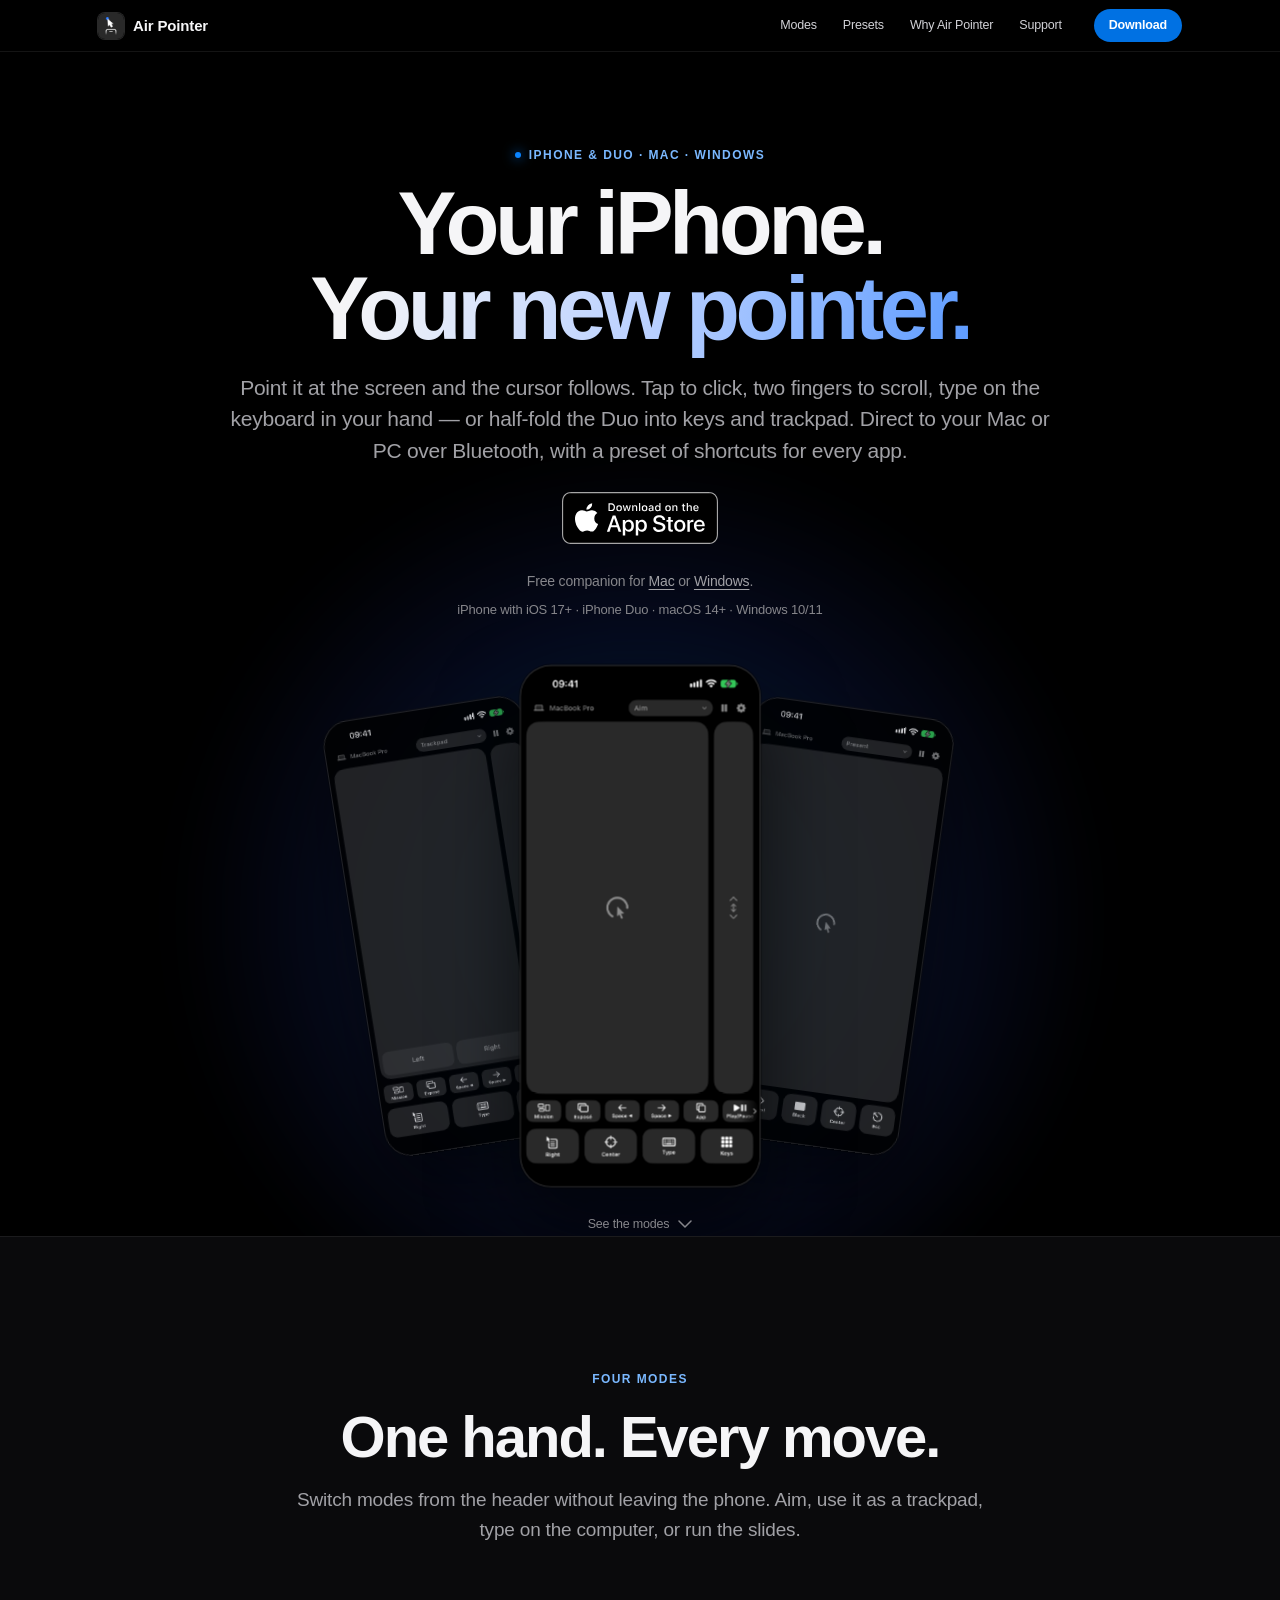
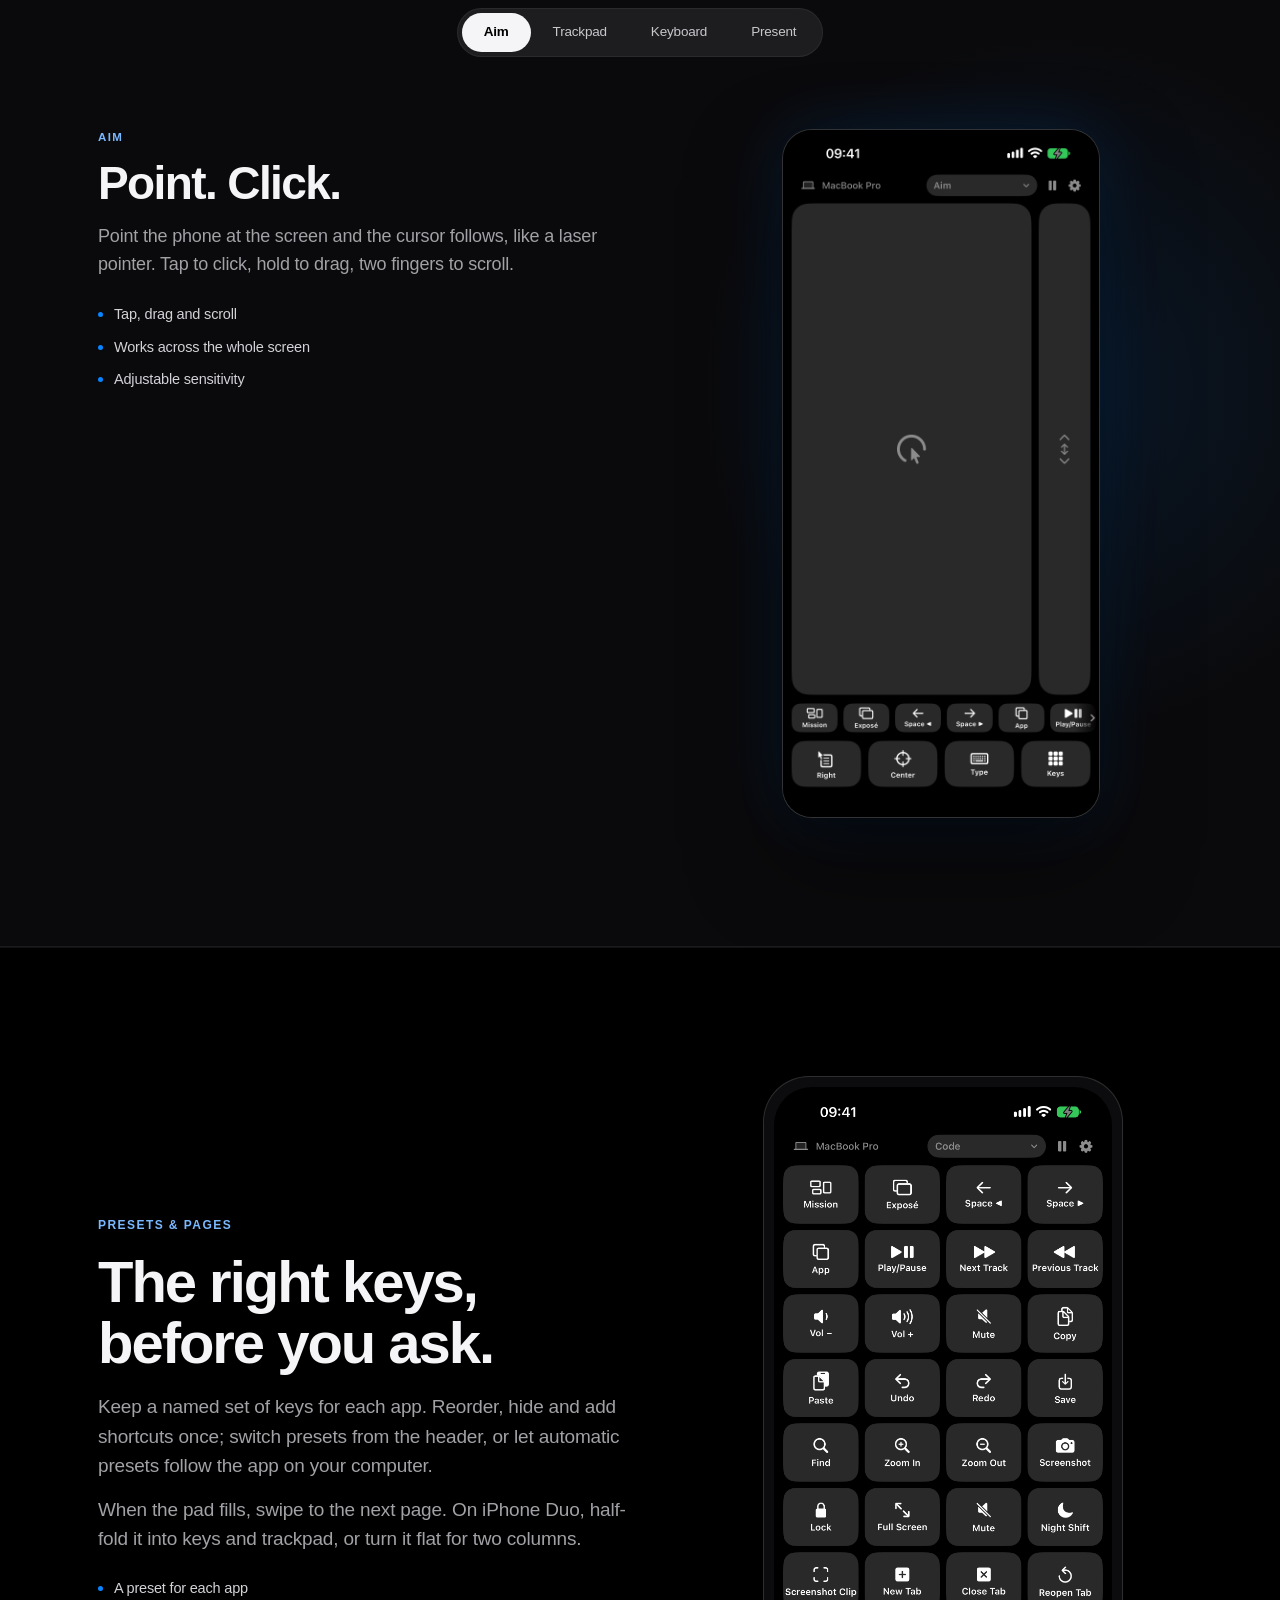
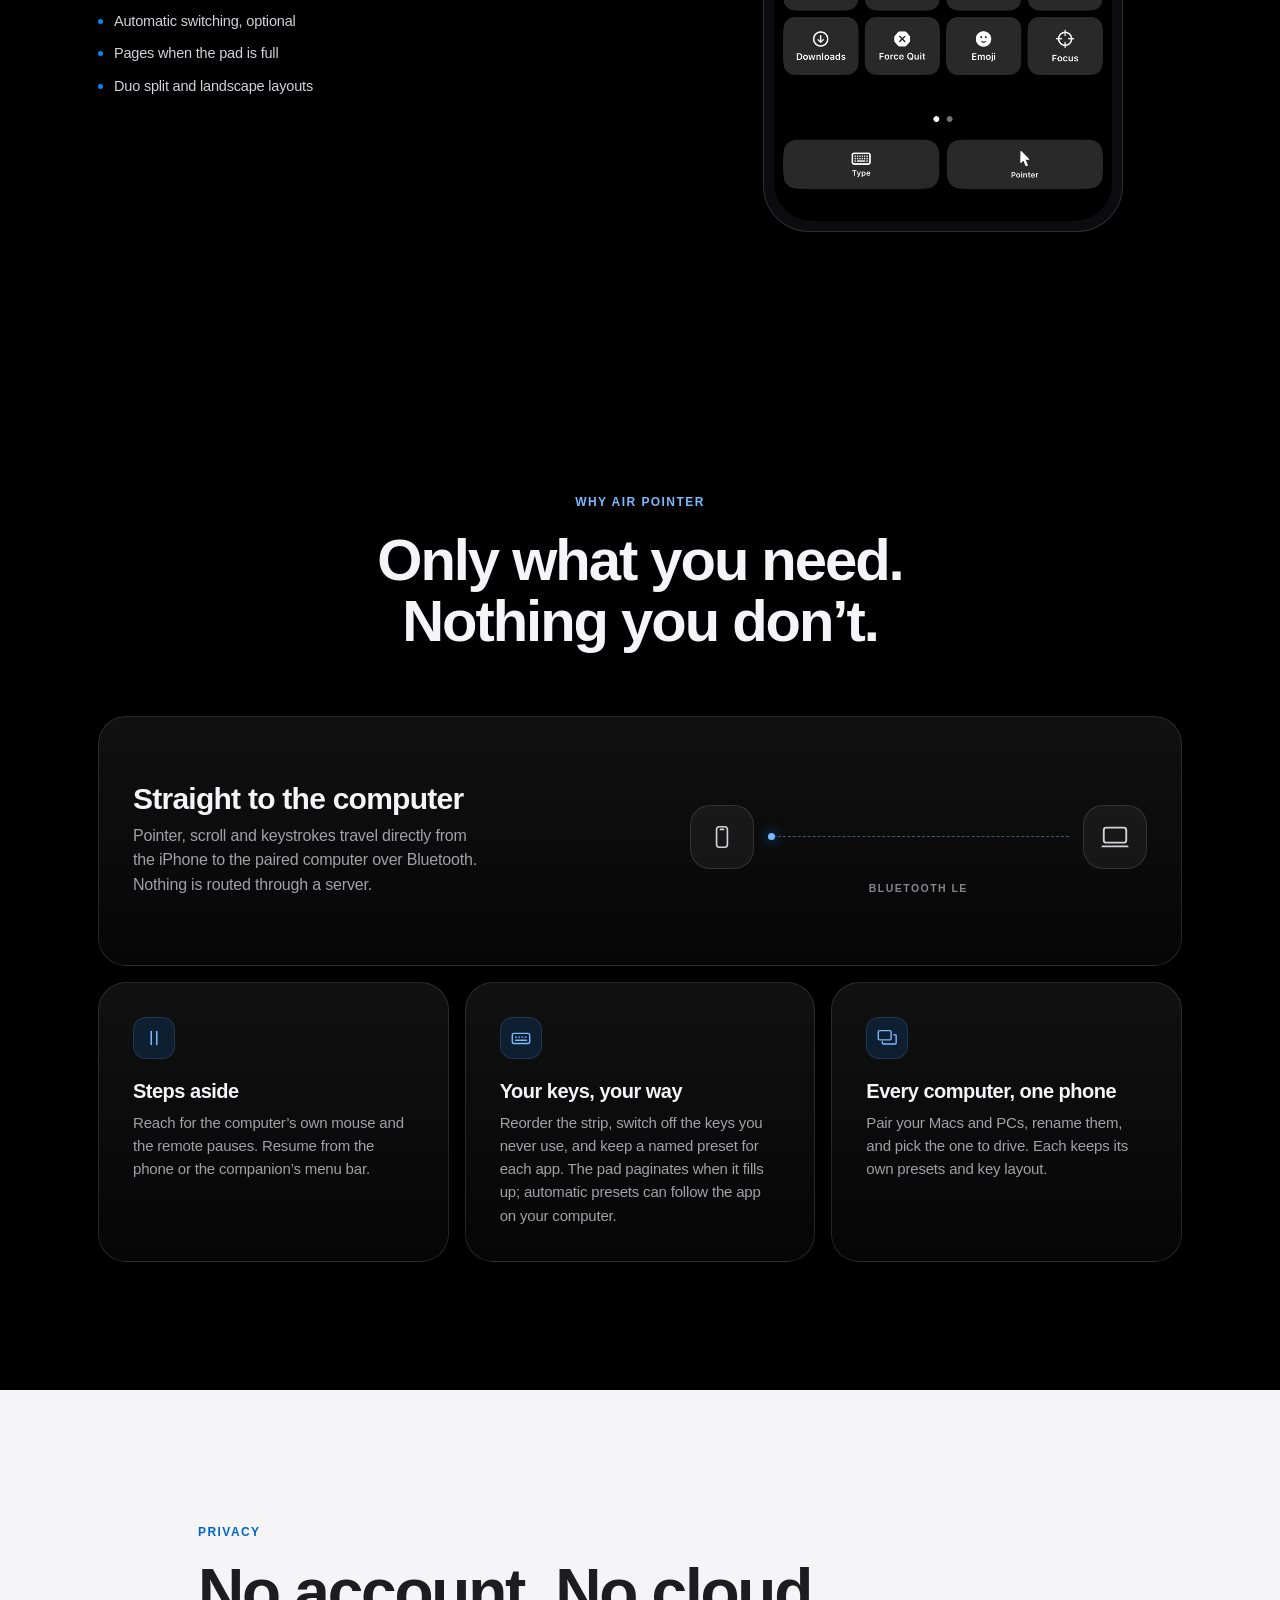
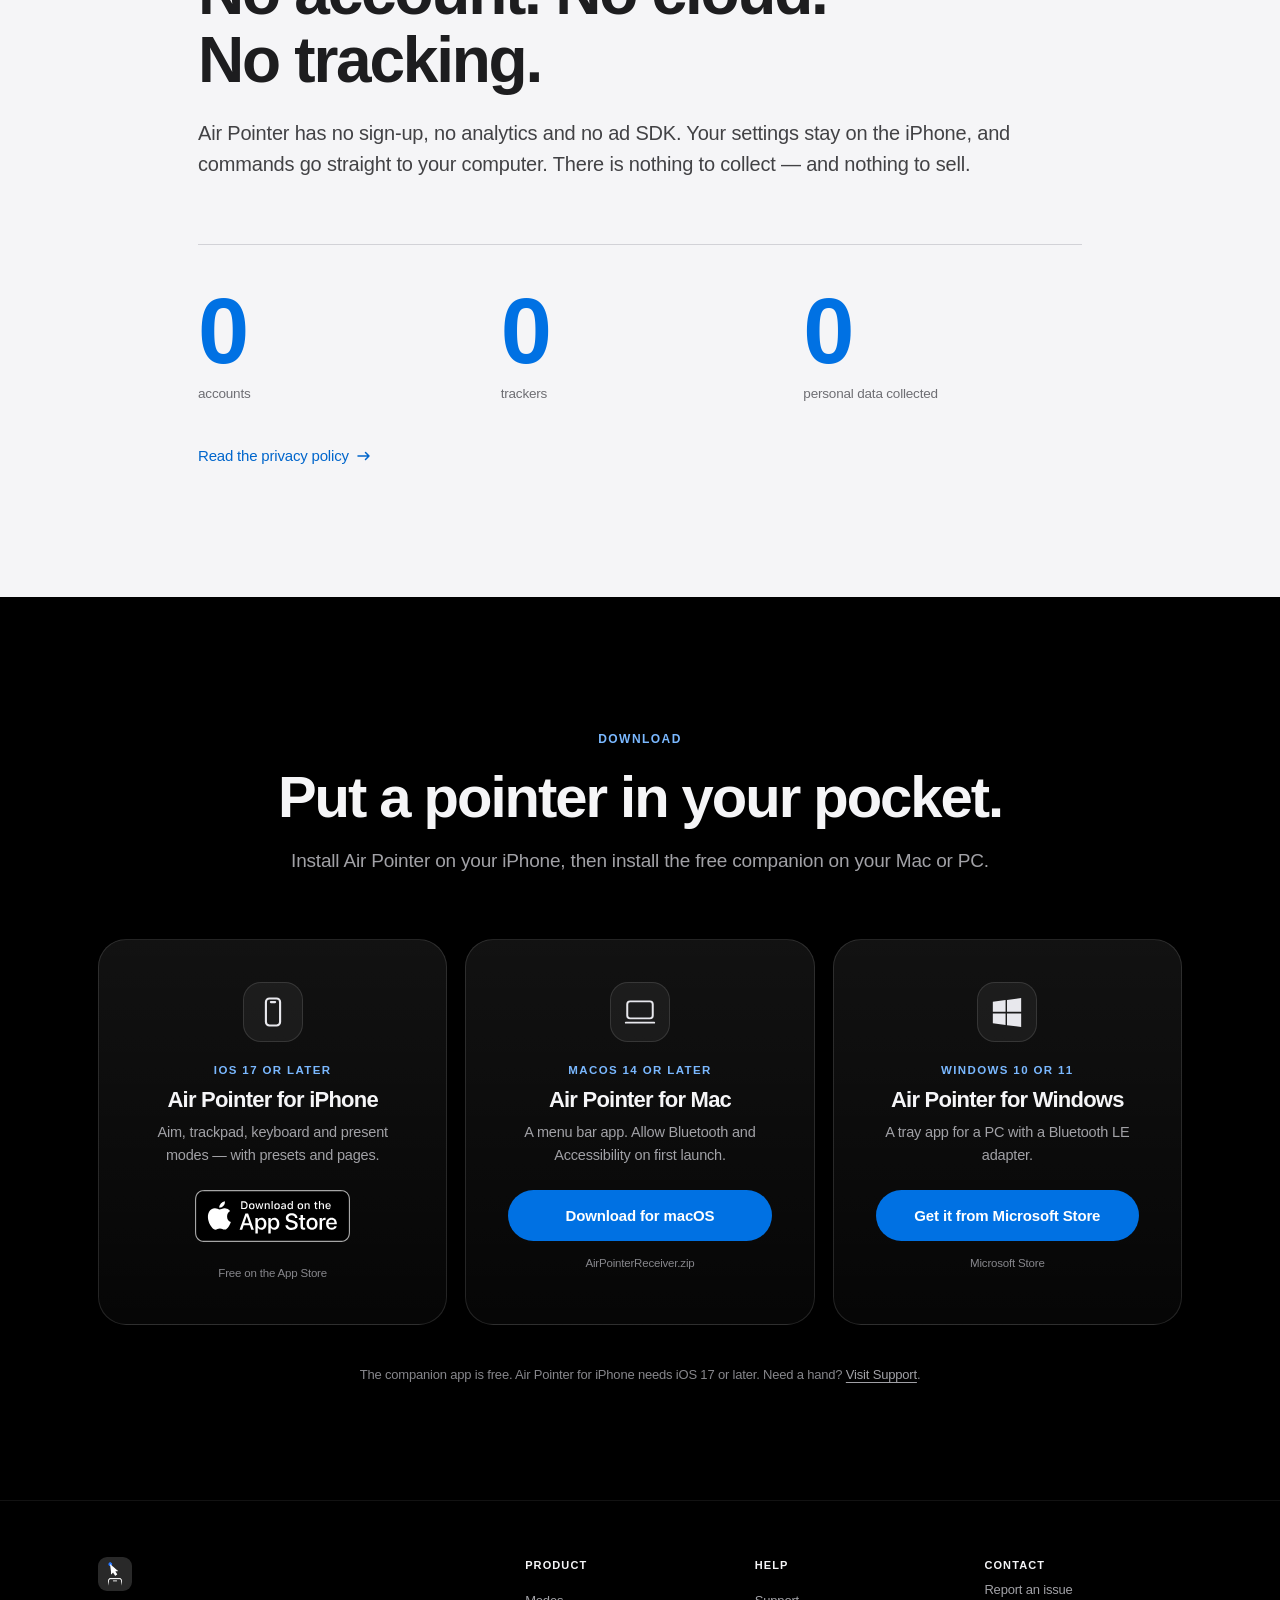
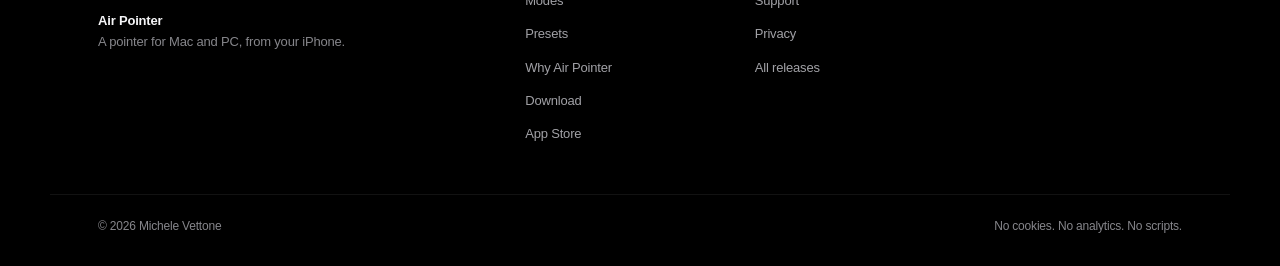
==== commit 688506dd: "Add Duo, presets and automatic presets" ====
--- a/index.html
+++ b/index.html
@@ -4,10 +4,10 @@
 <meta charset="utf-8">
 <meta name="viewport" content="width=device-width, initial-scale=1">
 <title>Air Pointer — your iPhone, as a pointer for Mac and PC</title>
-<meta name="description" content="Turn your iPhone into a pointer for your Mac or PC. Point, click, scroll and type over Bluetooth. No account, no cloud, no tracking.">
+<meta name="description" content="Turn your iPhone or iPhone Duo into a pointer for your Mac or PC. Point, click, scroll and type over Bluetooth, with a preset of shortcuts for every app. No account, no cloud, no tracking.">
 <meta name="theme-color" content="#000000">
 <meta property="og:title" content="Air Pointer — your iPhone, as a pointer">
-<meta property="og:description" content="Point, click, scroll and type on your computer from your iPhone. Direct over Bluetooth. No account, no cloud, no tracking.">
+<meta property="og:description" content="Point, click, scroll and type on your computer from your iPhone or iPhone Duo. A preset of shortcuts for every app, direct over Bluetooth. No account, no cloud, no tracking.">
 <meta property="og:type" content="website">
 <meta property="og:url" content="https://airpointer.michelevettone.com/">
 <meta property="og:image" content="https://airpointer.michelevettone.com/icon-512.png">
@@ -15,7 +15,7 @@
 <link rel="icon" type="image/png" href="/favicon-dark.png" media="(prefers-color-scheme: dark)">
 <link rel="icon" type="image/png" href="/favicon-light.png" media="(prefers-color-scheme: light)">
 <link rel="apple-touch-icon" href="/apple-touch-icon.png">
-<link rel="stylesheet" href="style.css?v=20261112b">
+<link rel="stylesheet" href="style.css?v=20261117a">
 </head>
 <body>
 <a class="skip" href="#main">Skip to content</a>
@@ -28,6 +28,7 @@
     </a>
     <nav class="nav-links" aria-label="Main">
       <a href="#modes">Modes</a>
+      <a href="#presets">Presets</a>
       <a href="#why">Why Air Pointer</a>
       <a href="/support">Support</a>
     </nav>
@@ -39,33 +40,33 @@
 
   <section class="hero">
     <div class="shell hero-copy">
-      <p class="eyebrow"><span class="dot"></span>iPhone · Mac · Windows</p>
+      <p class="eyebrow"><span class="dot"></span>iPhone &amp; Duo · Mac · Windows</p>
       <h1>Your iPhone.<br><span class="grad">Your new pointer.</span></h1>
-      <p class="lede">Point it at the screen and the cursor follows. Tap to click, two fingers to scroll, type on the keyboard in your hand — directly to your Mac or PC over Bluetooth.</p>
+      <p class="lede">Point it at the screen and the cursor follows. Tap to click, two fingers to scroll, type on the keyboard in your hand — or half-fold the Duo into keys and trackpad. Direct to your Mac or PC over Bluetooth, with a preset of shortcuts for every app.</p>
       <div class="cta">
         <a class="store-badge" href="https://apps.apple.com/app/id6833520222" target="_blank" rel="noopener">
           <img src="assets/app-store.svg" alt="Download on the App Store" height="52">
         </a>
       </div>
-      <p class="cta-alt">Free companion for <a href="https://github.com/michelevettone/airpointer-download/releases/latest/download/AirPointerReceiver.zip">Mac</a> or <a href="https://apps.microsoft.com/detail/9PGG8G8KQLKD" target="_blank" rel="noopener">Windows</a>.</p>
-      <p class="fine">iPhone with iOS 17+ · macOS 14+ · Windows 10/11</p>
+      <p class="cta-alt">Free companion for <a href="https://github.com/michelevettone/airpointer-download/releases/latest/download/AirPointerReceiver.zip">Mac</a> or <a href="https://apps.microsoft.com/detail/9pgg8g8kqlkd" target="_blank" rel="noopener">Windows</a>.</p>
+      <p class="fine">iPhone with iOS 17+ · iPhone Duo · macOS 14+ · Windows 10/11</p>
     </div>
 
     <div class="stage">
       <div class="glow" aria-hidden="true"></div>
       <figure class="device left">
         <span class="device-float">
-          <img src="assets/trackpad.png?v=20261112b" width="1320" height="2868" alt="Trackpad mode with Left and Right buttons" loading="lazy" decoding="async">
+          <img src="assets/trackpad.png?v=20261117a" width="1320" height="2868" alt="Trackpad mode with Left and Right buttons" loading="lazy" decoding="async">
         </span>
       </figure>
       <figure class="device main">
         <span class="device-float">
-          <img src="assets/aim.png?v=20261112b" width="1320" height="2868" alt="Aim mode: pointing the iPhone to move the cursor" fetchpriority="high" decoding="async">
+          <img src="assets/aim.png?v=20261117a" width="1320" height="2868" alt="Aim mode: pointing the iPhone to move the cursor" fetchpriority="high" decoding="async">
         </span>
       </figure>
       <figure class="device right">
         <span class="device-float">
-          <img src="assets/present.png?v=20261112b" width="1320" height="2868" alt="Present mode with Back, Next, Black, Center and Esc" loading="lazy" decoding="async">
+          <img src="assets/present.png?v=20261117a" width="1320" height="2868" alt="Present mode with Back, Next, Black, Center and Esc" loading="lazy" decoding="async">
         </span>
       </figure>
     </div>
@@ -81,7 +82,7 @@
       <header class="section-head reveal">
         <p class="eyebrow">Four modes</p>
         <h2>One hand. Every move.</h2>
-        <p class="sub">Switch modes without leaving the phone. Aim, use it as a trackpad, type on the computer, or run the slides.</p>
+        <p class="sub">Switch modes from the header without leaving the phone. Aim, use it as a trackpad, type on the computer, or run the slides.</p>
       </header>
 
       <div class="modes">
@@ -109,7 +110,7 @@
               </ul>
             </div>
             <figure class="panel-art">
-              <img src="assets/aim.png?v=20261112b" width="1320" height="2868" alt="" loading="lazy" decoding="async">
+              <img src="assets/aim.png?v=20261117a" width="1320" height="2868" alt="" loading="lazy" decoding="async">
             </figure>
           </article>
 
@@ -125,7 +126,7 @@
               </ul>
             </div>
             <figure class="panel-art">
-              <img src="assets/trackpad.png?v=20261112b" width="1320" height="2868" alt="" loading="lazy" decoding="async">
+              <img src="assets/trackpad.png?v=20261117a" width="1320" height="2868" alt="" loading="lazy" decoding="async">
             </figure>
           </article>
 
@@ -141,7 +142,7 @@
               </ul>
             </div>
             <figure class="panel-art">
-              <img src="assets/keyboard.png?v=20261112b" width="1320" height="2868" alt="" loading="lazy" decoding="async">
+              <img src="assets/keyboard.png?v=20261117a" width="1320" height="2868" alt="" loading="lazy" decoding="async">
             </figure>
           </article>
 
@@ -157,11 +158,31 @@
               </ul>
             </div>
             <figure class="panel-art">
-              <img src="assets/present.png?v=20261112b" width="1320" height="2868" alt="" loading="lazy" decoding="async">
+              <img src="assets/present.png?v=20261117a" width="1320" height="2868" alt="" loading="lazy" decoding="async">
             </figure>
           </article>
         </div>
       </div>
+    </div>
+  </section>
+
+  <section class="presets" id="presets">
+    <div class="shell presets-inner">
+      <div class="presets-copy reveal">
+        <p class="eyebrow">Presets &amp; pages</p>
+        <h2>The right keys,<br>before you ask.</h2>
+        <p class="sub">Keep a named set of keys for each app. Reorder, hide and add shortcuts once; switch presets from the header, or let automatic presets follow the app on your computer.</p>
+        <p class="sub">When the pad fills, swipe to the next page. On iPhone Duo, half-fold it into keys and trackpad, or turn it flat for two columns.</p>
+        <ul class="ticks">
+          <li>A preset for each app</li>
+          <li>Automatic switching, optional</li>
+          <li>Pages when the pad is full</li>
+          <li>Duo split and landscape layouts</li>
+        </ul>
+      </div>
+      <figure class="presets-art reveal">
+        <img src="assets/keys.png?v=20261117a" width="1320" height="2868" alt="Keys pad with a Code preset and page dots" loading="lazy" decoding="async">
+      </figure>
     </div>
   </section>
 
@@ -203,7 +224,7 @@
             <svg width="22" height="22" viewBox="0 0 24 24" fill="none" stroke="currentColor" stroke-width="1.5" stroke-linecap="round"><rect x="2.5" y="7" width="19" height="11" rx="2"/><path d="M6 11h1M9.5 11h1M13 11h1M16.5 11h1M6 14.5h12"/></svg>
           </span>
           <h3>Your keys, your way</h3>
-          <p>Reorder the key strip, hide the keys you never use, and add shortcuts captured from your computer, each with its own icon.</p>
+          <p>Reorder the strip, switch off the keys you never use, and keep a named preset for each app. The pad paginates when it fills up; automatic presets can follow the app on your computer.</p>
         </article>
 
         <article class="card reveal">
@@ -211,7 +232,7 @@
             <svg width="22" height="22" viewBox="0 0 24 24" fill="none" stroke="currentColor" stroke-width="1.5" stroke-linecap="round" stroke-linejoin="round"><rect x="2.5" y="4" width="14" height="10" rx="1.5"/><path d="M19.5 8.5H21a1 1 0 0 1 1 1v8a1 1 0 0 1-1 1H8a1 1 0 0 1-1-1v-1.5"/></svg>
           </span>
           <h3>Every computer, one phone</h3>
-          <p>Pair your Macs and PCs, rename them, and pick the one to drive. Each keeps its own key layout.</p>
+          <p>Pair your Macs and PCs, rename them, and pick the one to drive. Each keeps its own presets and key layout.</p>
         </article>
       </div>
     </div>
@@ -250,7 +271,7 @@
           </span>
           <p class="os-name">iOS 17 or later</p>
           <h3>Air Pointer for iPhone</h3>
-          <p class="os-copy">Aim, trackpad, keyboard and present modes.</p>
+          <p class="os-copy">Aim, trackpad, keyboard and present modes — with presets and pages.</p>
           <a class="store-badge" href="https://apps.apple.com/app/id6833520222" target="_blank" rel="noopener">
           <img src="assets/app-store.svg" alt="Download on the App Store" height="52">
         </a>
@@ -275,7 +296,7 @@
           <p class="os-name">Windows 10 or 11</p>
           <h3>Air Pointer for Windows</h3>
           <p class="os-copy">A tray app for a PC with a Bluetooth LE adapter.</p>
-          <a class="btn primary wide" href="https://apps.microsoft.com/detail/9PGG8G8KQLKD" target="_blank" rel="noopener">Get it from Microsoft Store</a>
+          <a class="btn primary wide" href="https://apps.microsoft.com/detail/9pgg8g8kqlkd" target="_blank" rel="noopener">Get it from Microsoft Store</a>
           <p class="fine">Microsoft Store</p>
         </article>
       </div>
@@ -295,6 +316,7 @@
     <nav aria-label="Product">
       <p class="footer-title">Product</p>
       <a href="#modes">Modes</a>
+      <a href="#presets">Presets</a>
       <a href="#why">Why Air Pointer</a>
       <a href="#download">Download</a>
       <a href="https://apps.apple.com/app/id6833520222" target="_blank" rel="noopener">App Store</a>
--- a/style.css
+++ b/style.css
@@ -532,6 +532,51 @@
 @keyframes panel-in {
   from { opacity: 0; transform: translateY(14px); }
   to { opacity: 1; transform: none; }
+}
+
+/* ---------- Presets ---------- */
+
+.presets {
+  padding: clamp(80px, 10vw, 130px) 0;
+  border-top: 1px solid var(--line-soft);
+}
+.presets-inner {
+  display: grid;
+  grid-template-columns: 1.05fr .95fr;
+  gap: clamp(36px, 6vw, 84px);
+  align-items: center;
+}
+.presets-copy { max-width: 560px; }
+.presets-copy h2 {
+  font-size: clamp(34px, 5.2vw, 58px);
+  margin-bottom: 18px;
+}
+.presets-copy .sub {
+  margin: 0 0 14px;
+  max-width: 38em;
+  color: var(--muted);
+  font-size: clamp(16px, 1.5vw, 19px);
+}
+.presets-art {
+  margin: 0;
+  justify-self: center;
+  width: min(360px, 80%);
+  padding: 10px;
+  border-radius: 46px;
+  border: 1px solid rgba(255, 255, 255, .14);
+  background: #0c0c0e;
+  box-shadow: 0 50px 150px rgba(0, 0, 0, .8), 0 8px 30px rgba(0, 0, 0, .65);
+}
+.presets-art img {
+  display: block;
+  width: 100%;
+  height: auto;
+  border-radius: 38px;
+}
+
+@media (max-width: 820px) {
+  .presets-inner { grid-template-columns: 1fr; gap: 40px; }
+  .presets-art { width: min(300px, 80%); }
 }
 
 /* ---------- Why / bento ---------- */
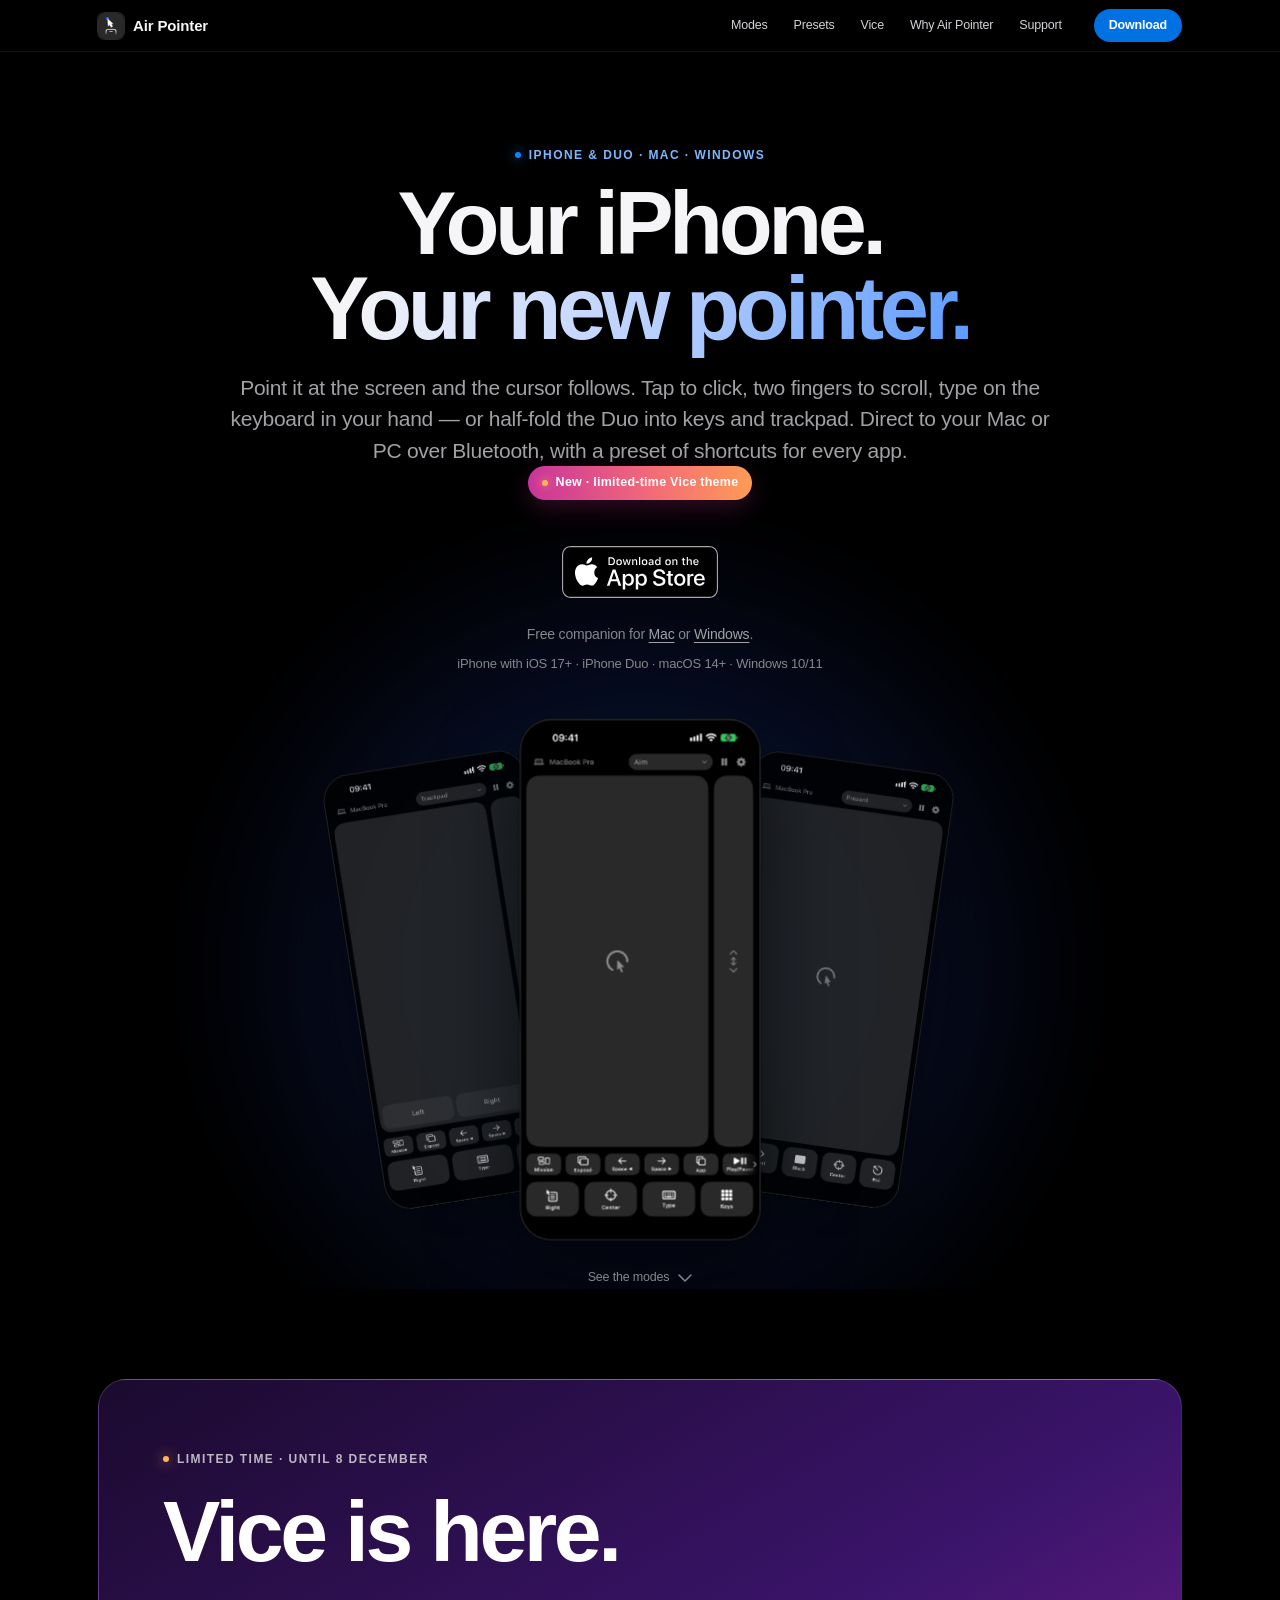
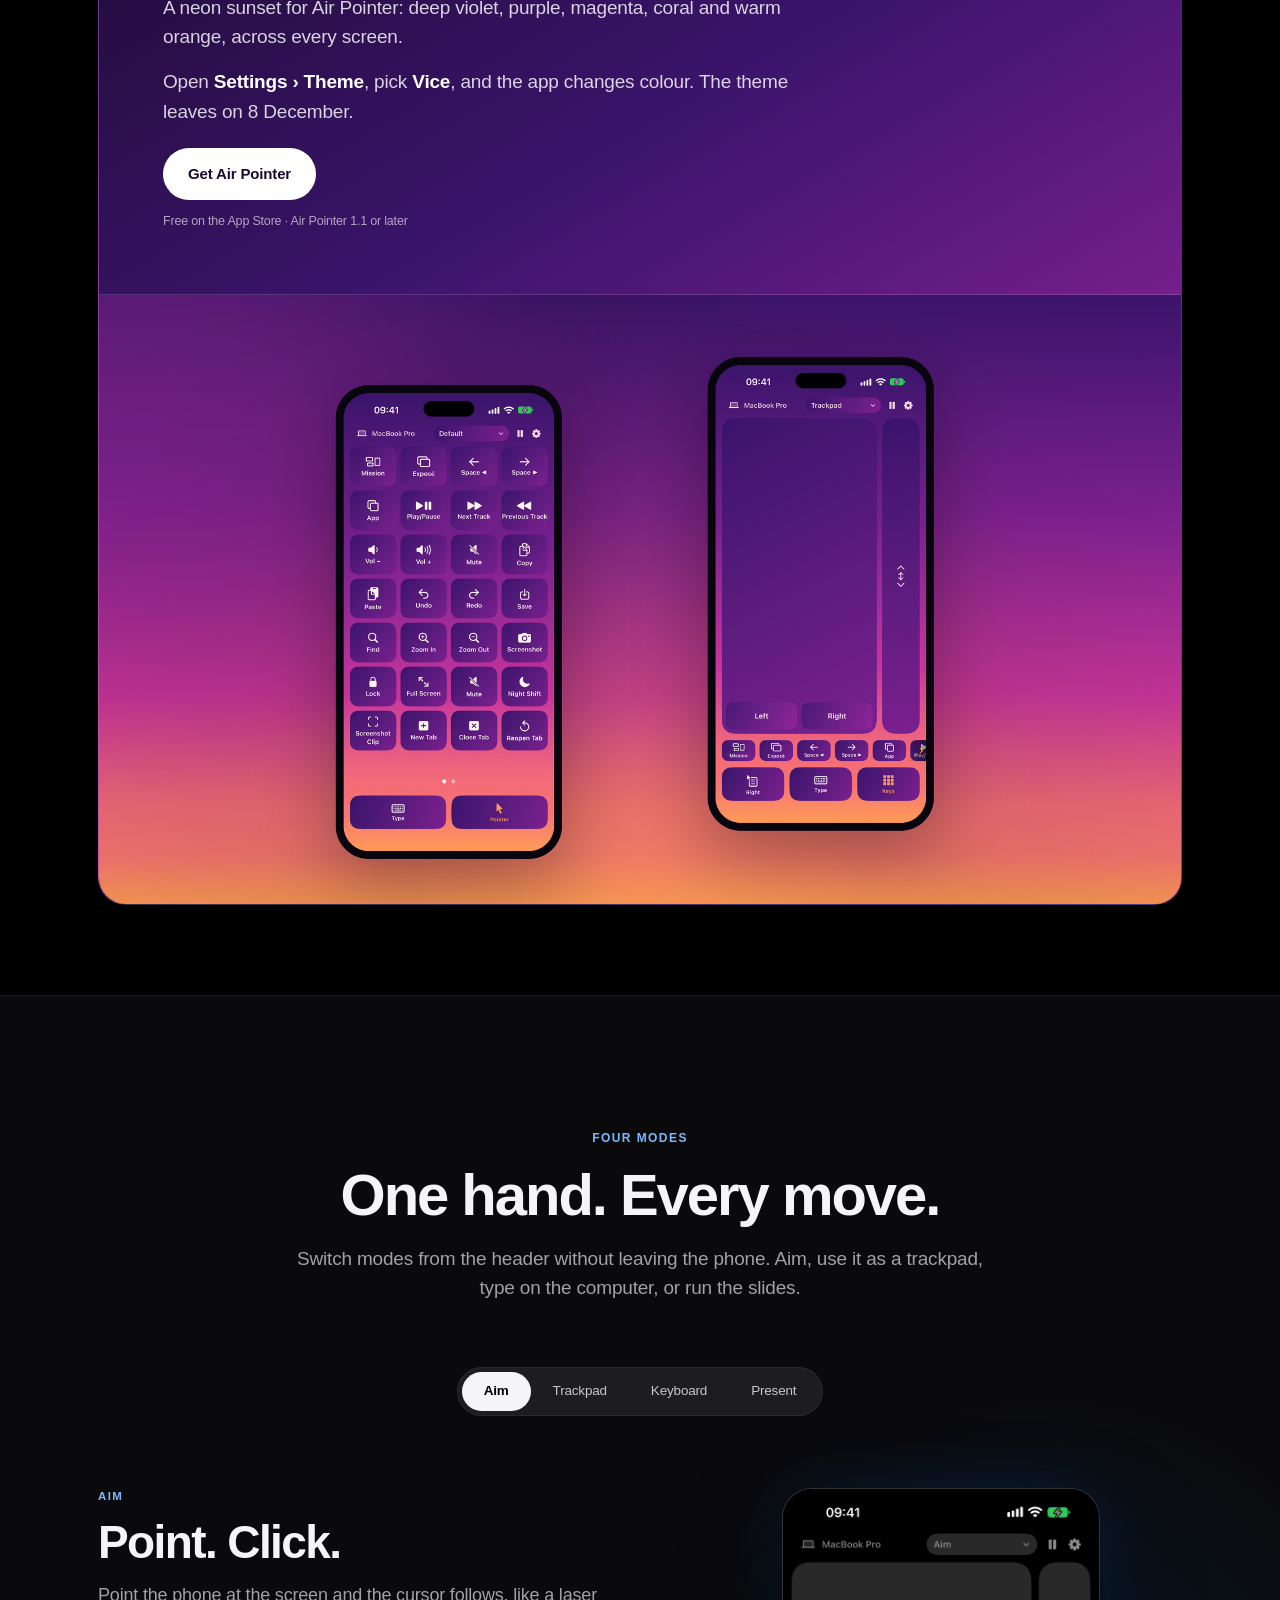
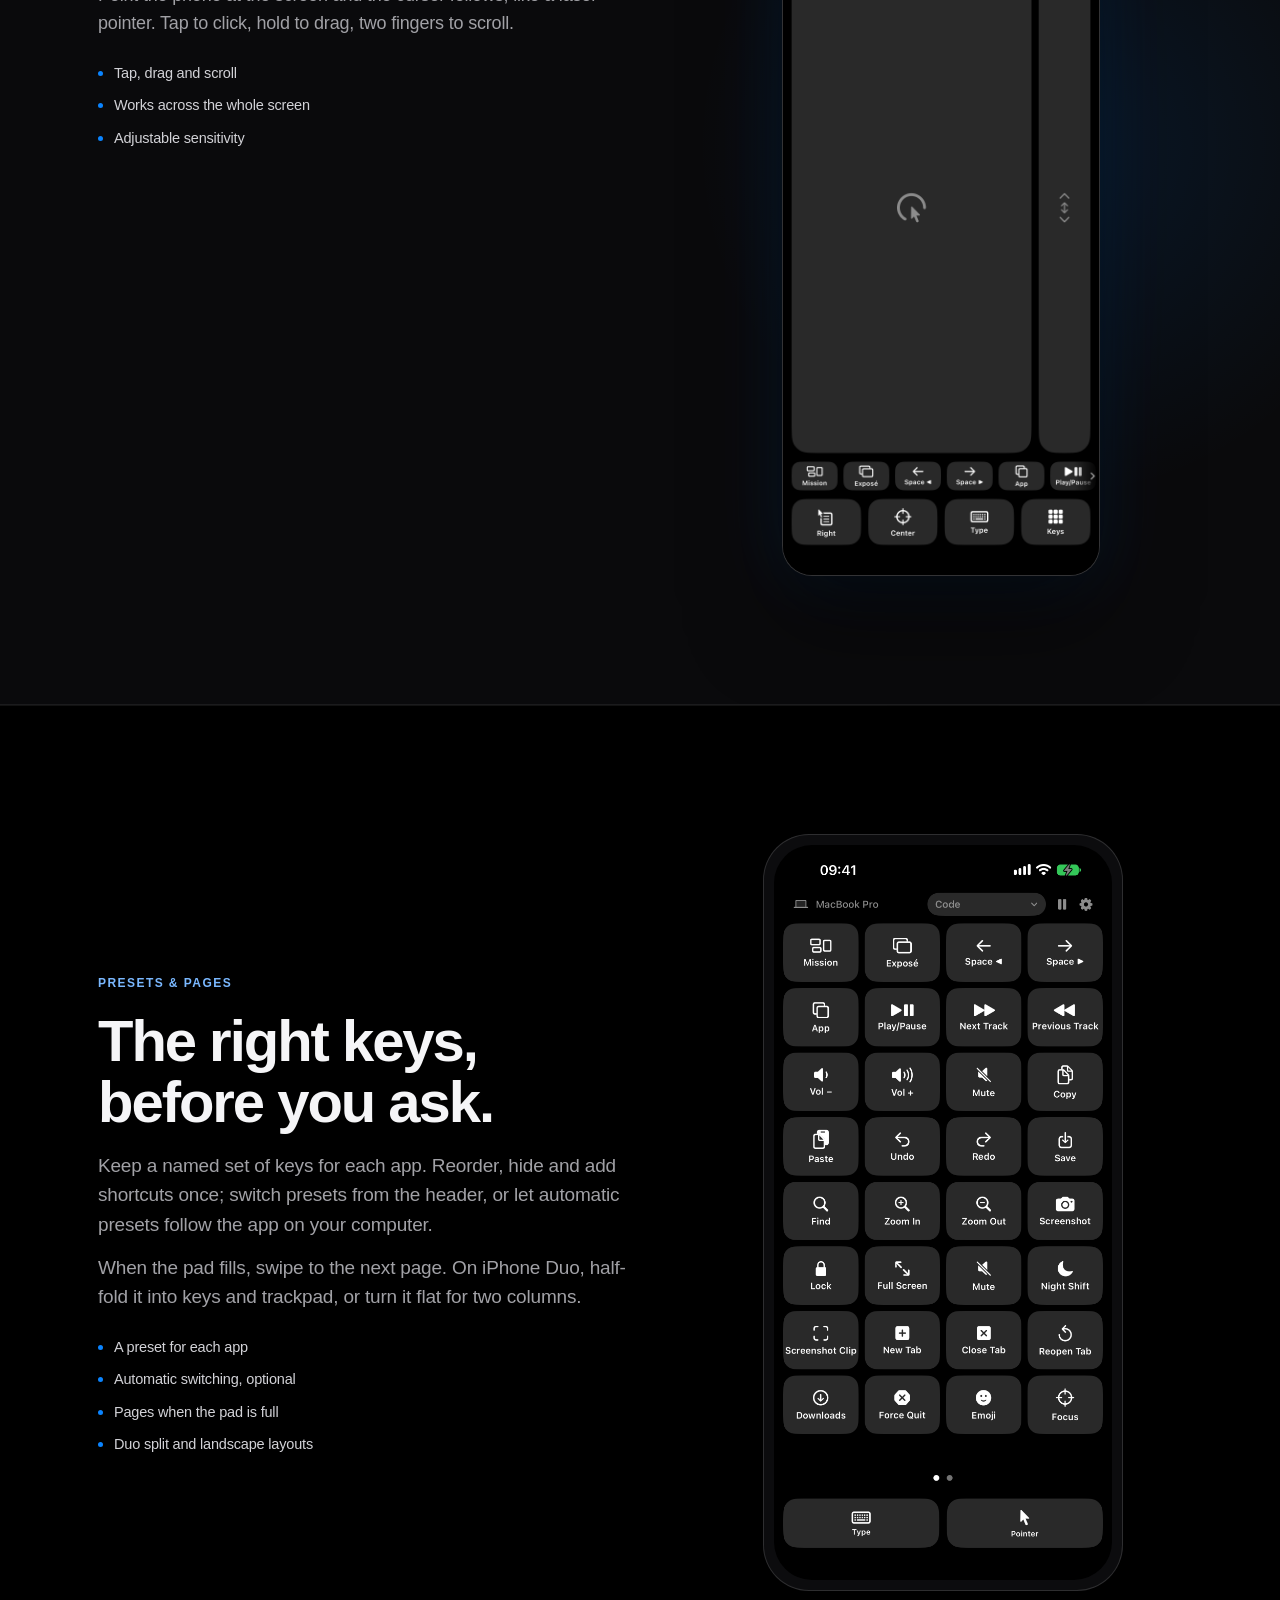
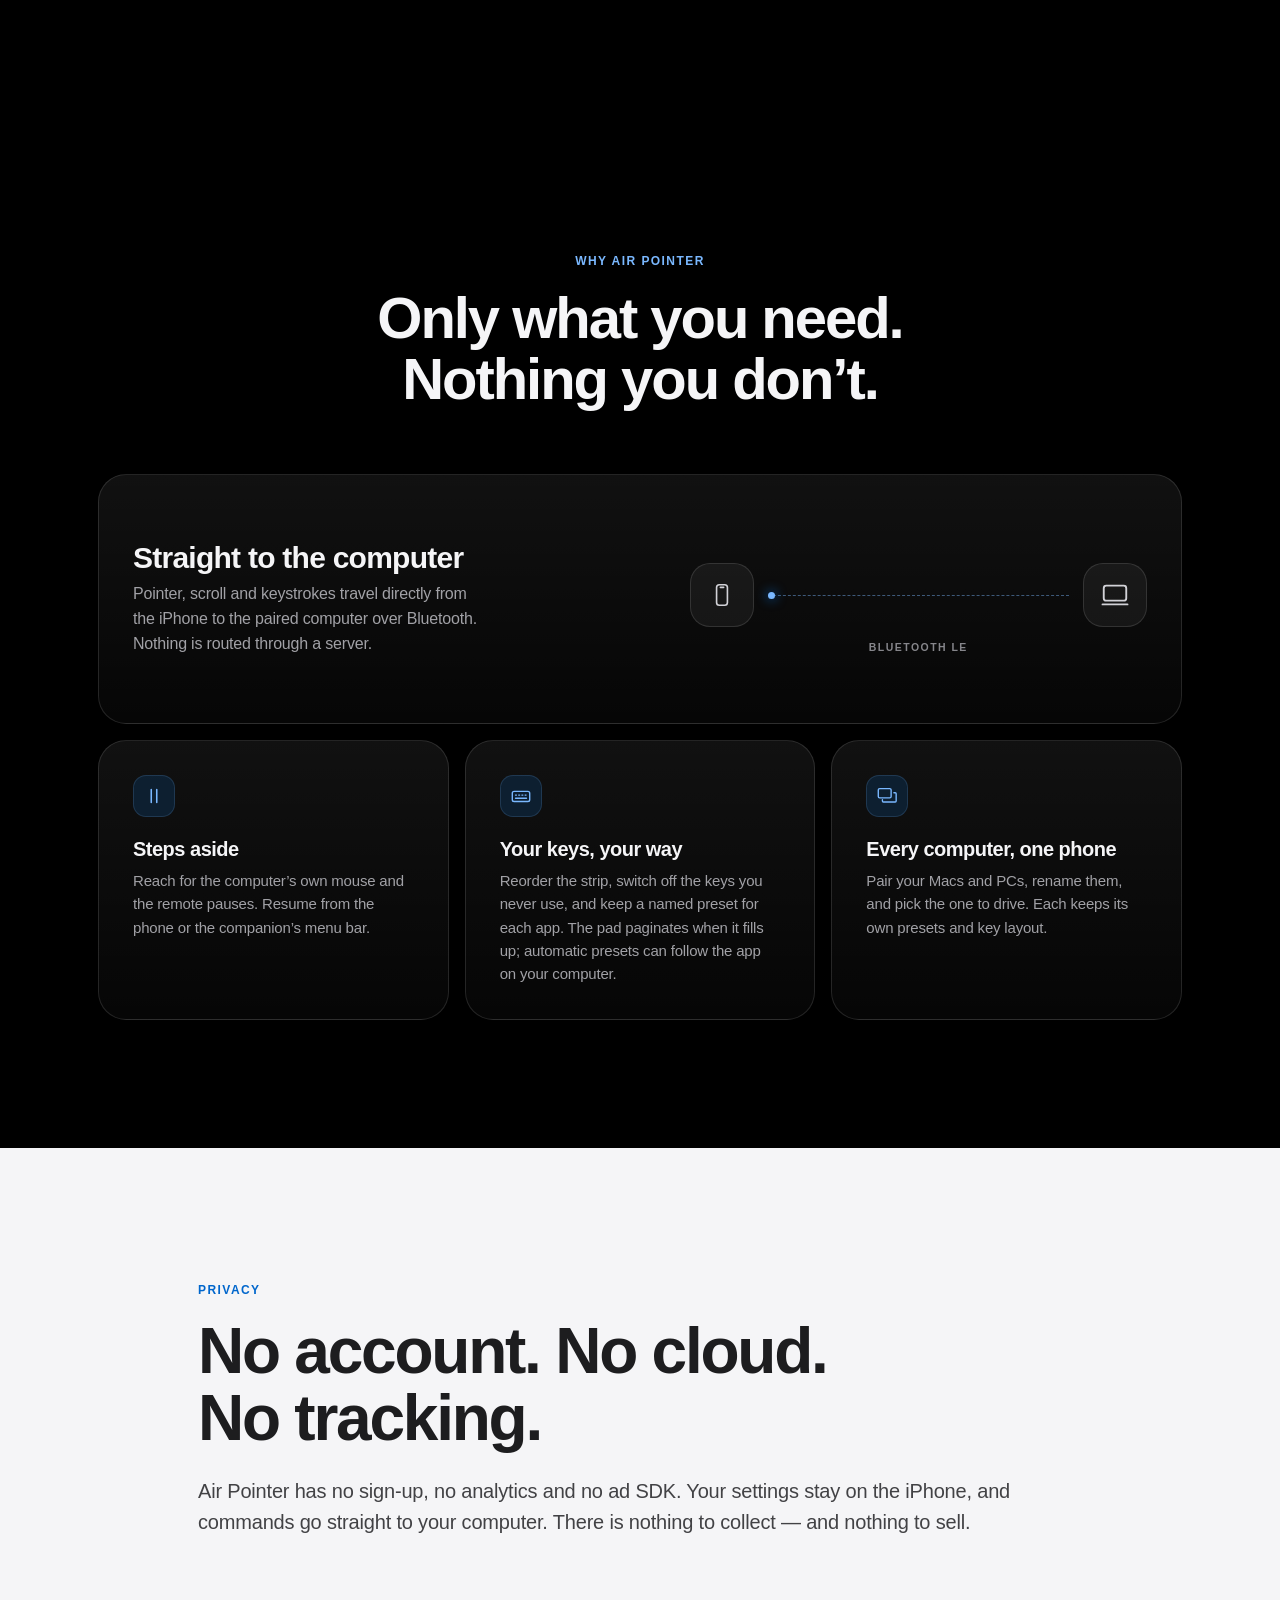
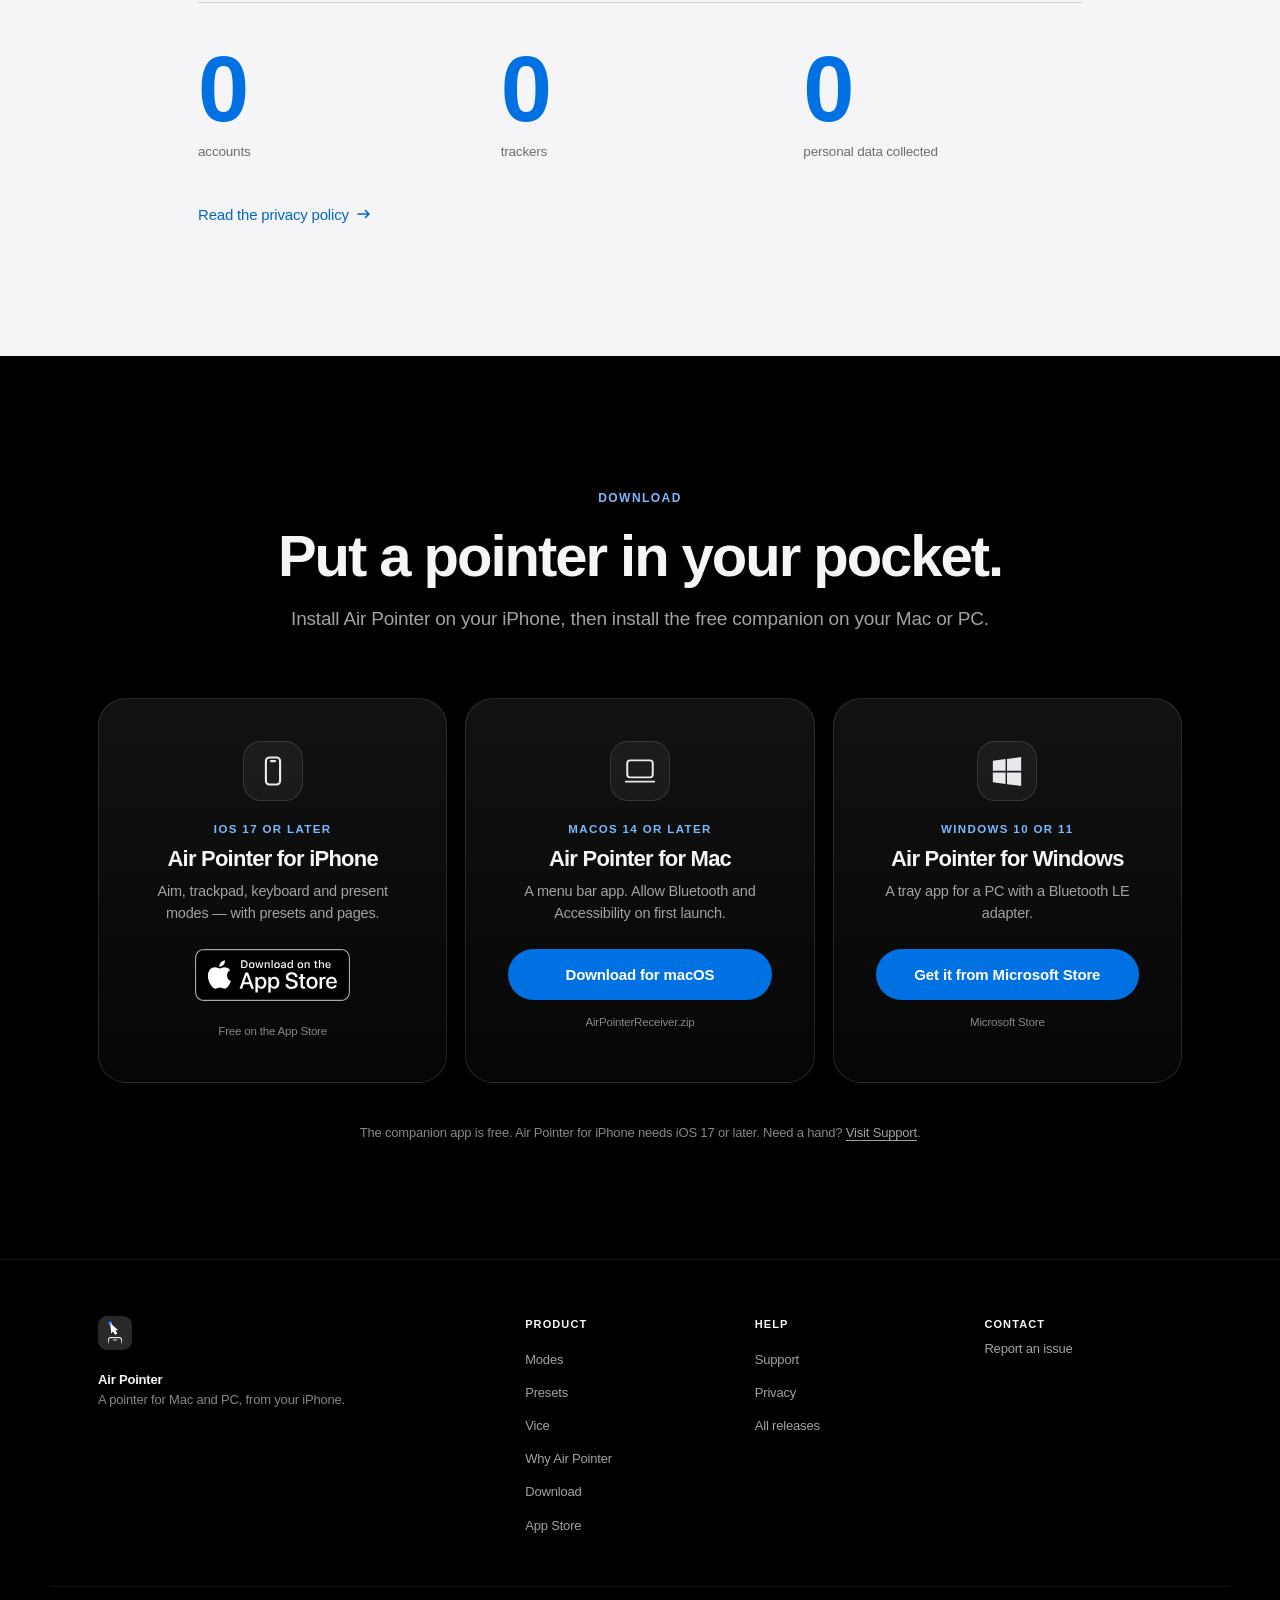
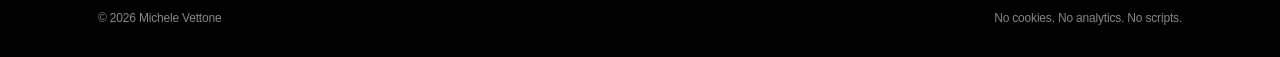
==== commit 3930bc4e: "Add the limited-time Vice theme" ====
--- a/index.html
+++ b/index.html
@@ -15,7 +15,7 @@
 <link rel="icon" type="image/png" href="/favicon-dark.png" media="(prefers-color-scheme: dark)">
 <link rel="icon" type="image/png" href="/favicon-light.png" media="(prefers-color-scheme: light)">
 <link rel="apple-touch-icon" href="/apple-touch-icon.png">
-<link rel="stylesheet" href="style.css?v=20261117a">
+<link rel="stylesheet" href="style.css?v=20261119a">
 </head>
 <body>
 <a class="skip" href="#main">Skip to content</a>
@@ -29,6 +29,7 @@
     <nav class="nav-links" aria-label="Main">
       <a href="#modes">Modes</a>
       <a href="#presets">Presets</a>
+      <a href="#vice">Vice</a>
       <a href="#why">Why Air Pointer</a>
       <a href="/support">Support</a>
     </nav>
@@ -43,6 +44,7 @@
       <p class="eyebrow"><span class="dot"></span>iPhone &amp; Duo · Mac · Windows</p>
       <h1>Your iPhone.<br><span class="grad">Your new pointer.</span></h1>
       <p class="lede">Point it at the screen and the cursor follows. Tap to click, two fingers to scroll, type on the keyboard in your hand — or half-fold the Duo into keys and trackpad. Direct to your Mac or PC over Bluetooth, with a preset of shortcuts for every app.</p>
+      <a class="vice-pill" href="#vice"><span></span>New · limited-time Vice theme</a>
       <div class="cta">
         <a class="store-badge" href="https://apps.apple.com/app/id6833520222" target="_blank" rel="noopener">
           <img src="assets/app-store.svg" alt="Download on the App Store" height="52">
@@ -77,6 +79,24 @@
     </a>
   </section>
 
+  <section class="vice" id="vice">
+    <div class="shell">
+      <div class="vice-card reveal">
+        <div class="vice-copy">
+          <p class="eyebrow"><span class="dot"></span>Limited time · Until 8 December</p>
+          <h2>Vice is here.</h2>
+          <p class="sub">A neon sunset for Air Pointer: deep violet, purple, magenta, coral and warm orange, across every screen.</p>
+          <p class="sub">Open <strong>Settings › Theme</strong>, pick <strong>Vice</strong>, and the app changes colour. The theme leaves on 8 December.</p>
+          <a class="btn primary" href="https://apps.apple.com/app/id6833520222" target="_blank" rel="noopener">Get Air Pointer</a>
+          <p class="fine">Free on the App Store · Air Pointer 1.1 or later</p>
+        </div>
+        <figure class="vice-art">
+          <img src="assets/vice.png?v=20261119a" width="1920" height="1080" alt="Air Pointer in the Vice theme: a purple, magenta and coral interface on two iPhones" loading="lazy" decoding="async">
+        </figure>
+      </div>
+    </div>
+  </section>
+
   <section class="modes-section" id="modes">
     <div class="shell">
       <header class="section-head reveal">
@@ -317,6 +337,7 @@
       <p class="footer-title">Product</p>
       <a href="#modes">Modes</a>
       <a href="#presets">Presets</a>
+      <a href="#vice">Vice</a>
       <a href="#why">Why Air Pointer</a>
       <a href="#download">Download</a>
       <a href="https://apps.apple.com/app/id6833520222" target="_blank" rel="noopener">App Store</a>
--- a/style.css
+++ b/style.css
@@ -977,3 +977,63 @@
   .card:hover, .os-card:hover, .btn:hover { transform: none; }
   ::view-transition-old(root), ::view-transition-new(root) { animation: none; }
 }
+
+/* ---------- Vice (limited time) ---------- */
+
+.vice-pill {
+  display: inline-flex;
+  align-items: center;
+  gap: 8px;
+  width: fit-content;
+  margin: 0 0 20px;
+  padding: 7px 14px;
+  border-radius: 999px;
+  background: linear-gradient(90deg, #c9349b, #f36a78 55%, #ff9b55);
+  color: #fff;
+  font-size: 12.5px;
+  font-weight: 600;
+  letter-spacing: .02em;
+  text-decoration: none;
+  box-shadow: 0 8px 24px rgba(201, 52, 155, .24);
+  transition: transform .2s ease, box-shadow .2s ease;
+}
+.vice-pill:hover { transform: translateY(-1px); box-shadow: 0 10px 30px rgba(201, 52, 155, .34); }
+.vice-pill span { width: 6px; height: 6px; border-radius: 50%; background: #ffb458; box-shadow: 0 0 10px rgba(255, 180, 88, .95); }
+
+.vice { padding: clamp(48px, 7vw, 96px) 0; }
+.vice-card {
+  overflow: hidden;
+  border: 1px solid rgba(255, 255, 255, .14);
+  border-radius: var(--radius);
+  background: linear-gradient(150deg, #1b0a2e, #3b146b 38%, #7b208f 68%, #c9349b);
+}
+.vice-copy { max-width: 780px; padding: clamp(28px, 5vw, 64px); }
+.vice h2 {
+  margin: 0 0 16px;
+  color: #fff;
+  font-size: clamp(44px, 7vw, 86px);
+  letter-spacing: -.04em;
+}
+.vice .eyebrow { color: rgba(255, 255, 255, .7); }
+.vice .eyebrow .dot { background: #ffb458; box-shadow: 0 0 14px rgba(255, 180, 88, .9); }
+.vice .sub {
+  max-width: 62ch;
+  color: rgba(255, 255, 255, .82);
+  font-size: clamp(16px, 2vw, 19px);
+}
+.vice .sub strong { color: #fff; }
+.vice .btn.primary { margin-top: 6px; background: #fff; color: #1b0a2e; }
+.vice .btn.primary:hover { background: #ffb458; }
+.vice .fine { margin: 12px 0 0; color: rgba(255, 255, 255, .62); font-size: 12.5px; }
+.vice-art { margin: 0; border-top: 1px solid rgba(255, 255, 255, .14); }
+.vice-art img { display: block; width: 100%; height: auto; }
+
+@media (max-width: 860px) {
+  .vice-card { border-radius: 22px; }
+  .vice-copy { padding: 28px 24px 30px; }
+  .vice h2 { font-size: clamp(42px, 12vw, 62px); }
+  .vice .sub { font-size: 16px; }
+}
+@media (prefers-reduced-motion: reduce) {
+  .vice-pill, .vice-pill:hover { transform: none; transition: none; }
+}
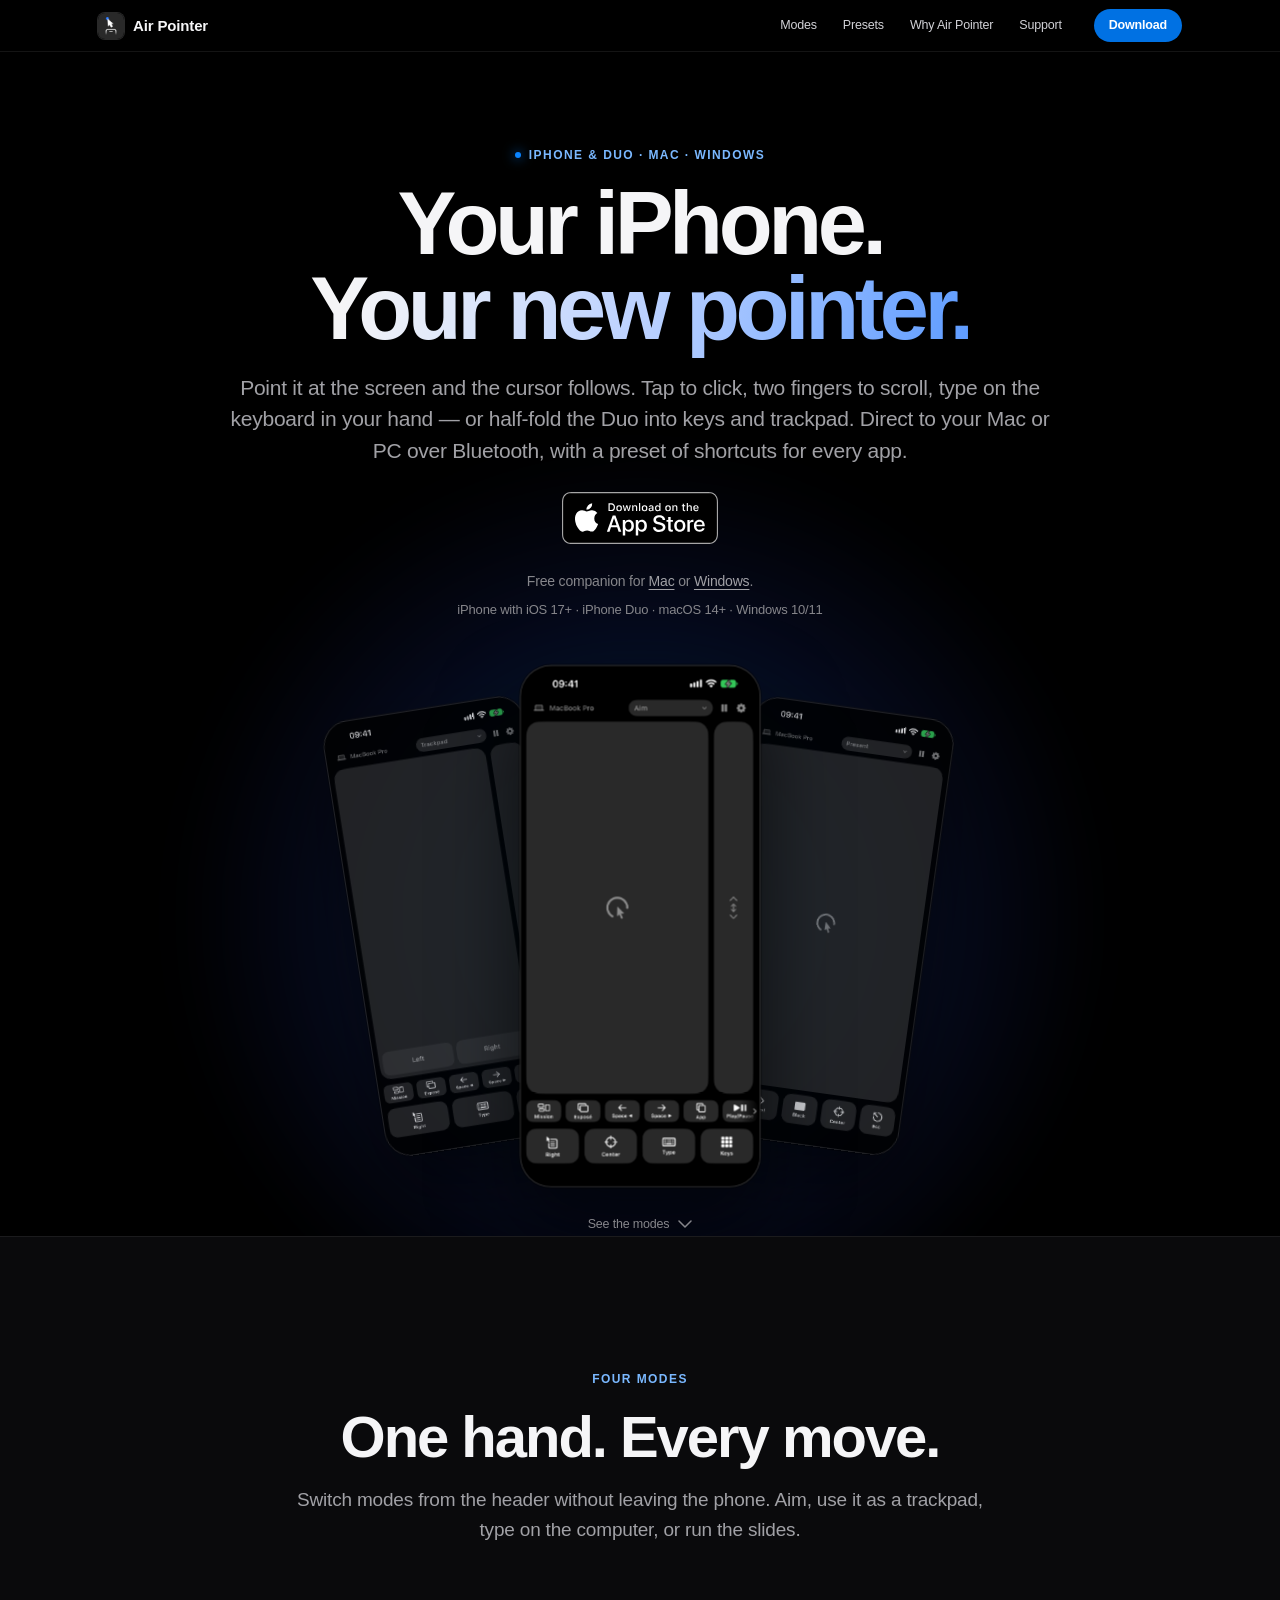
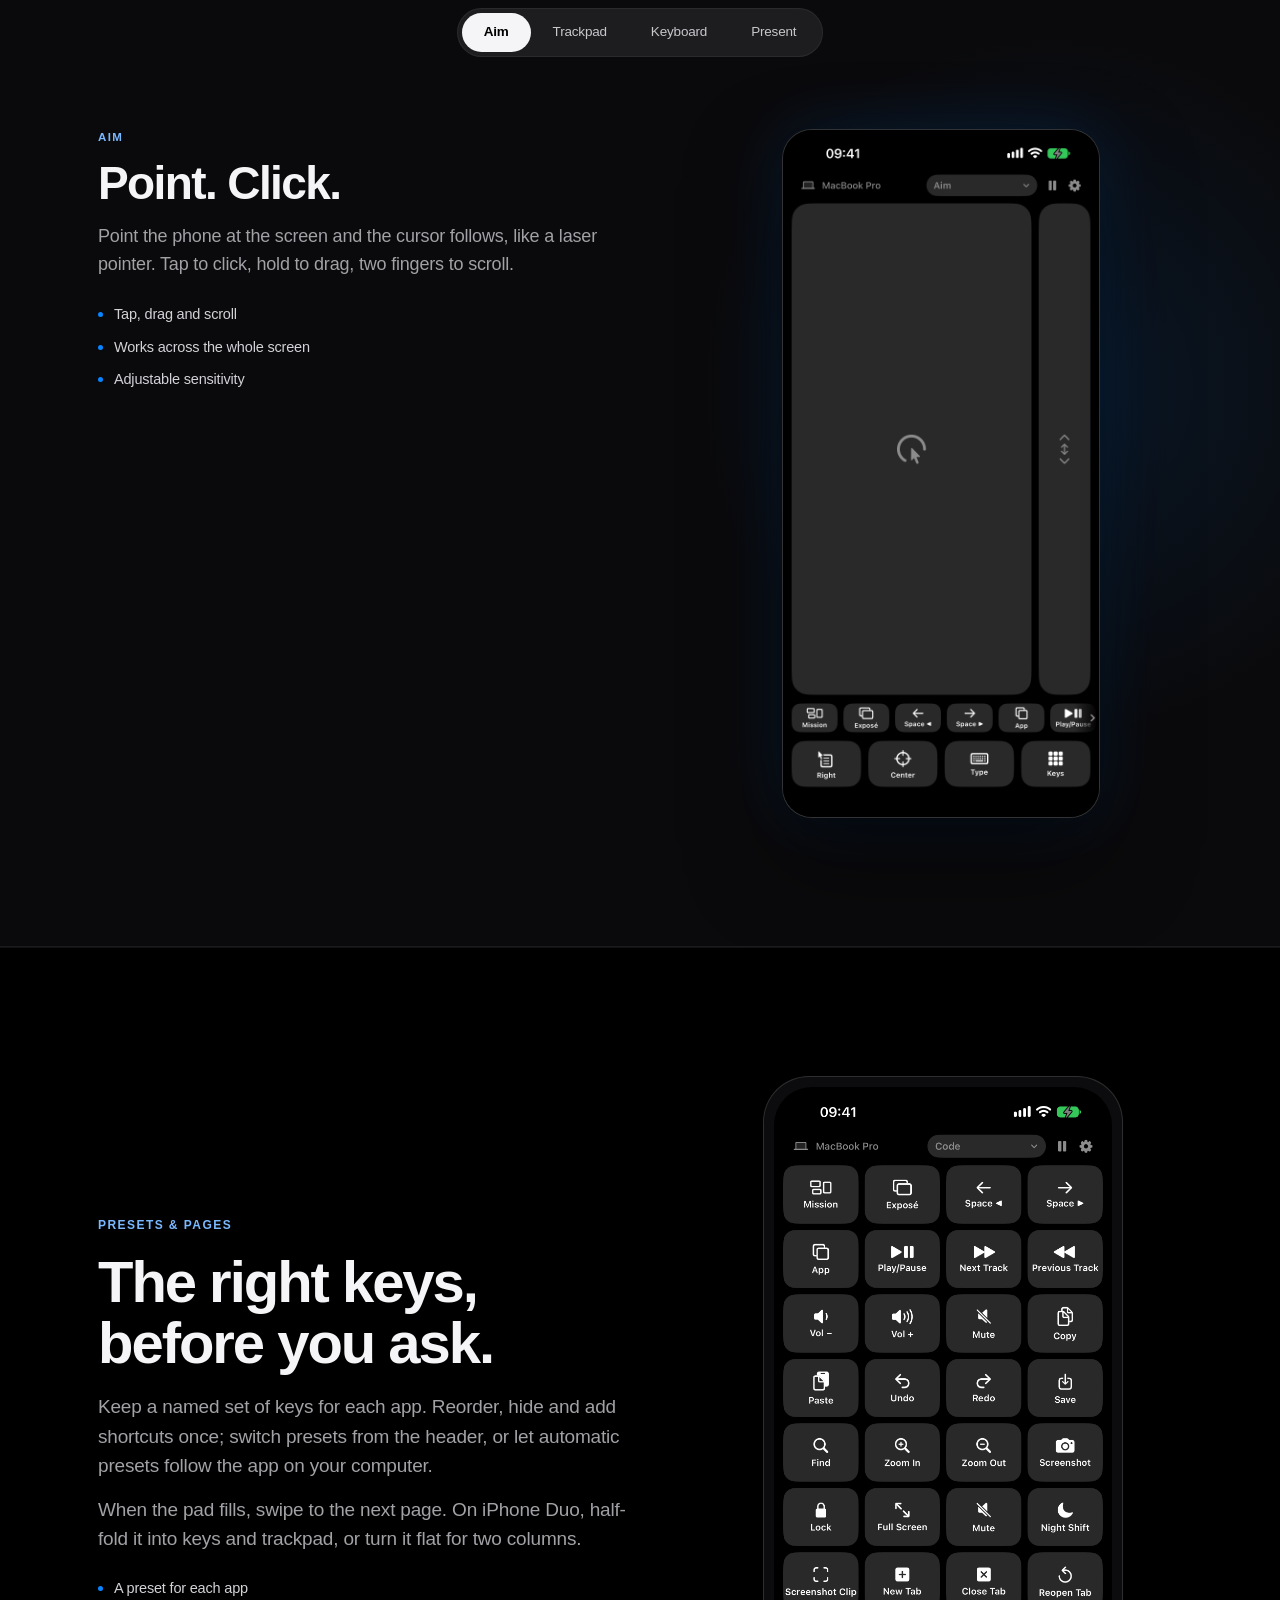
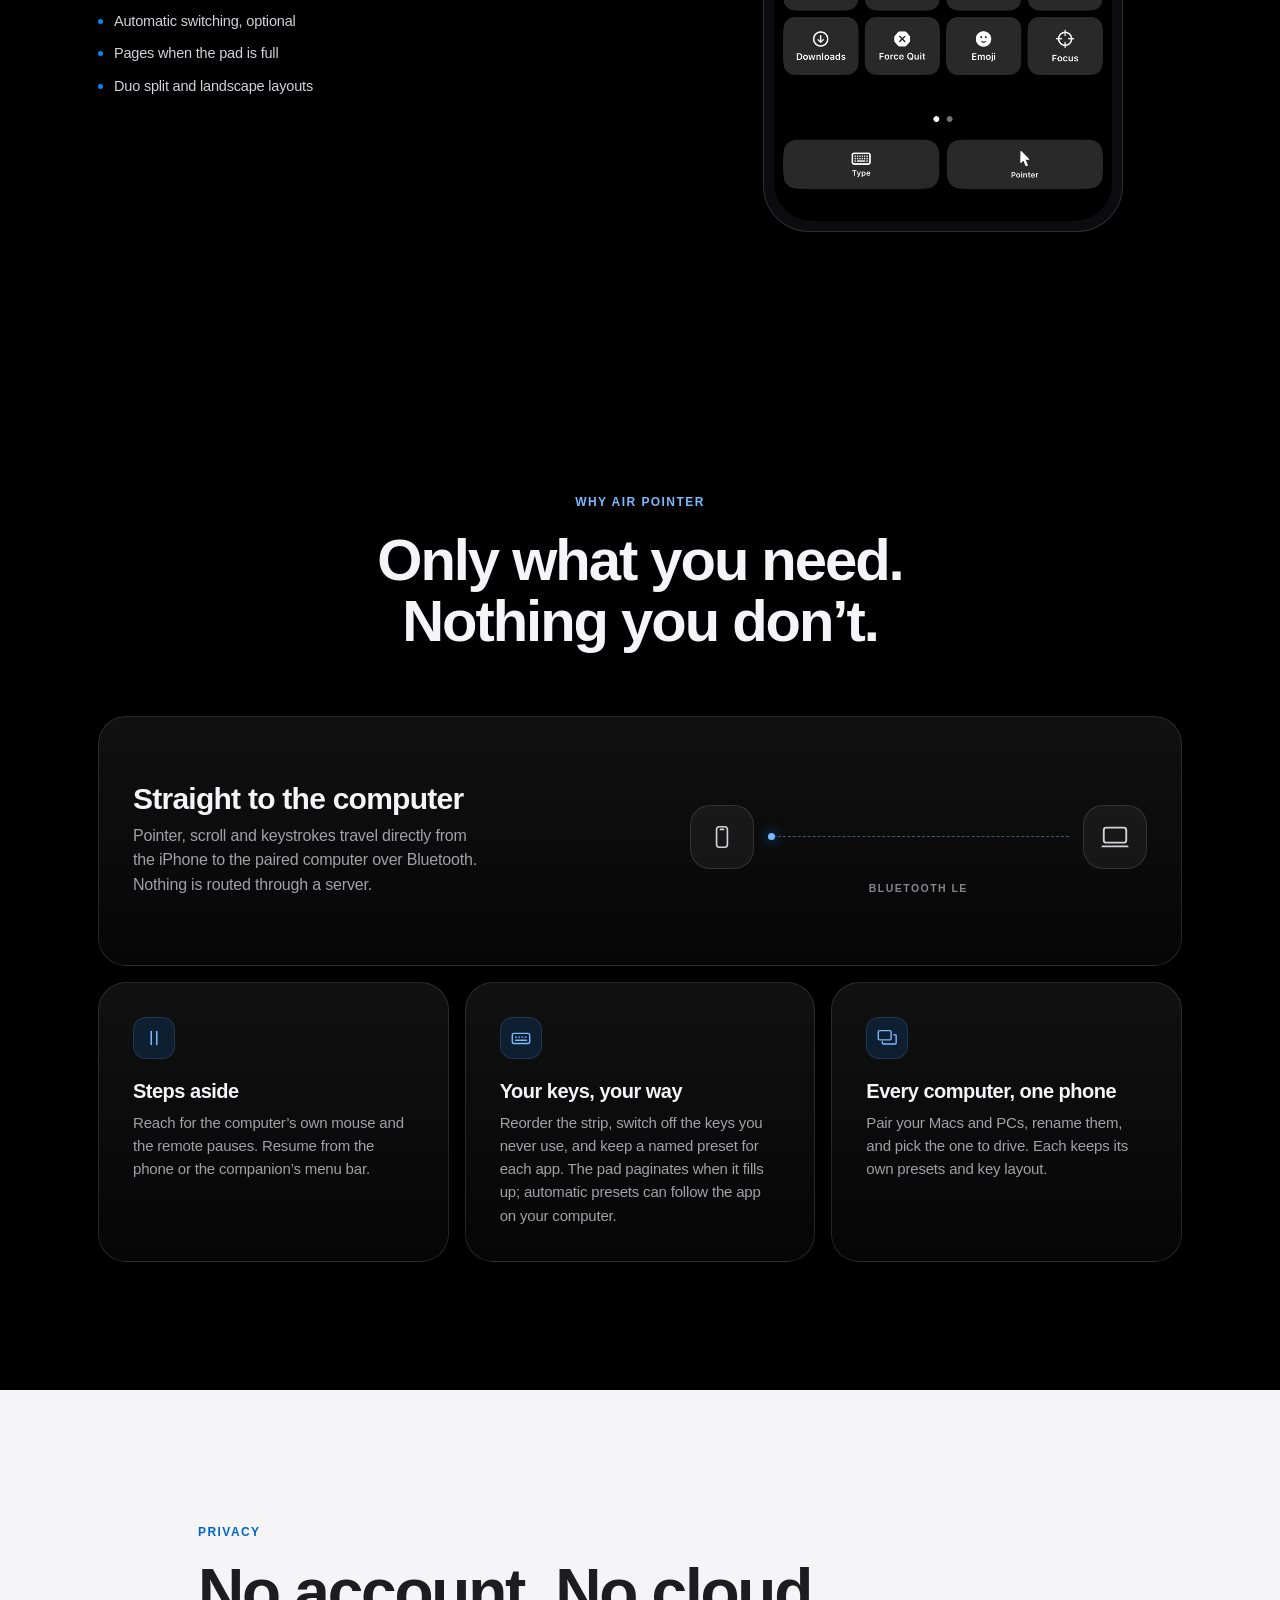
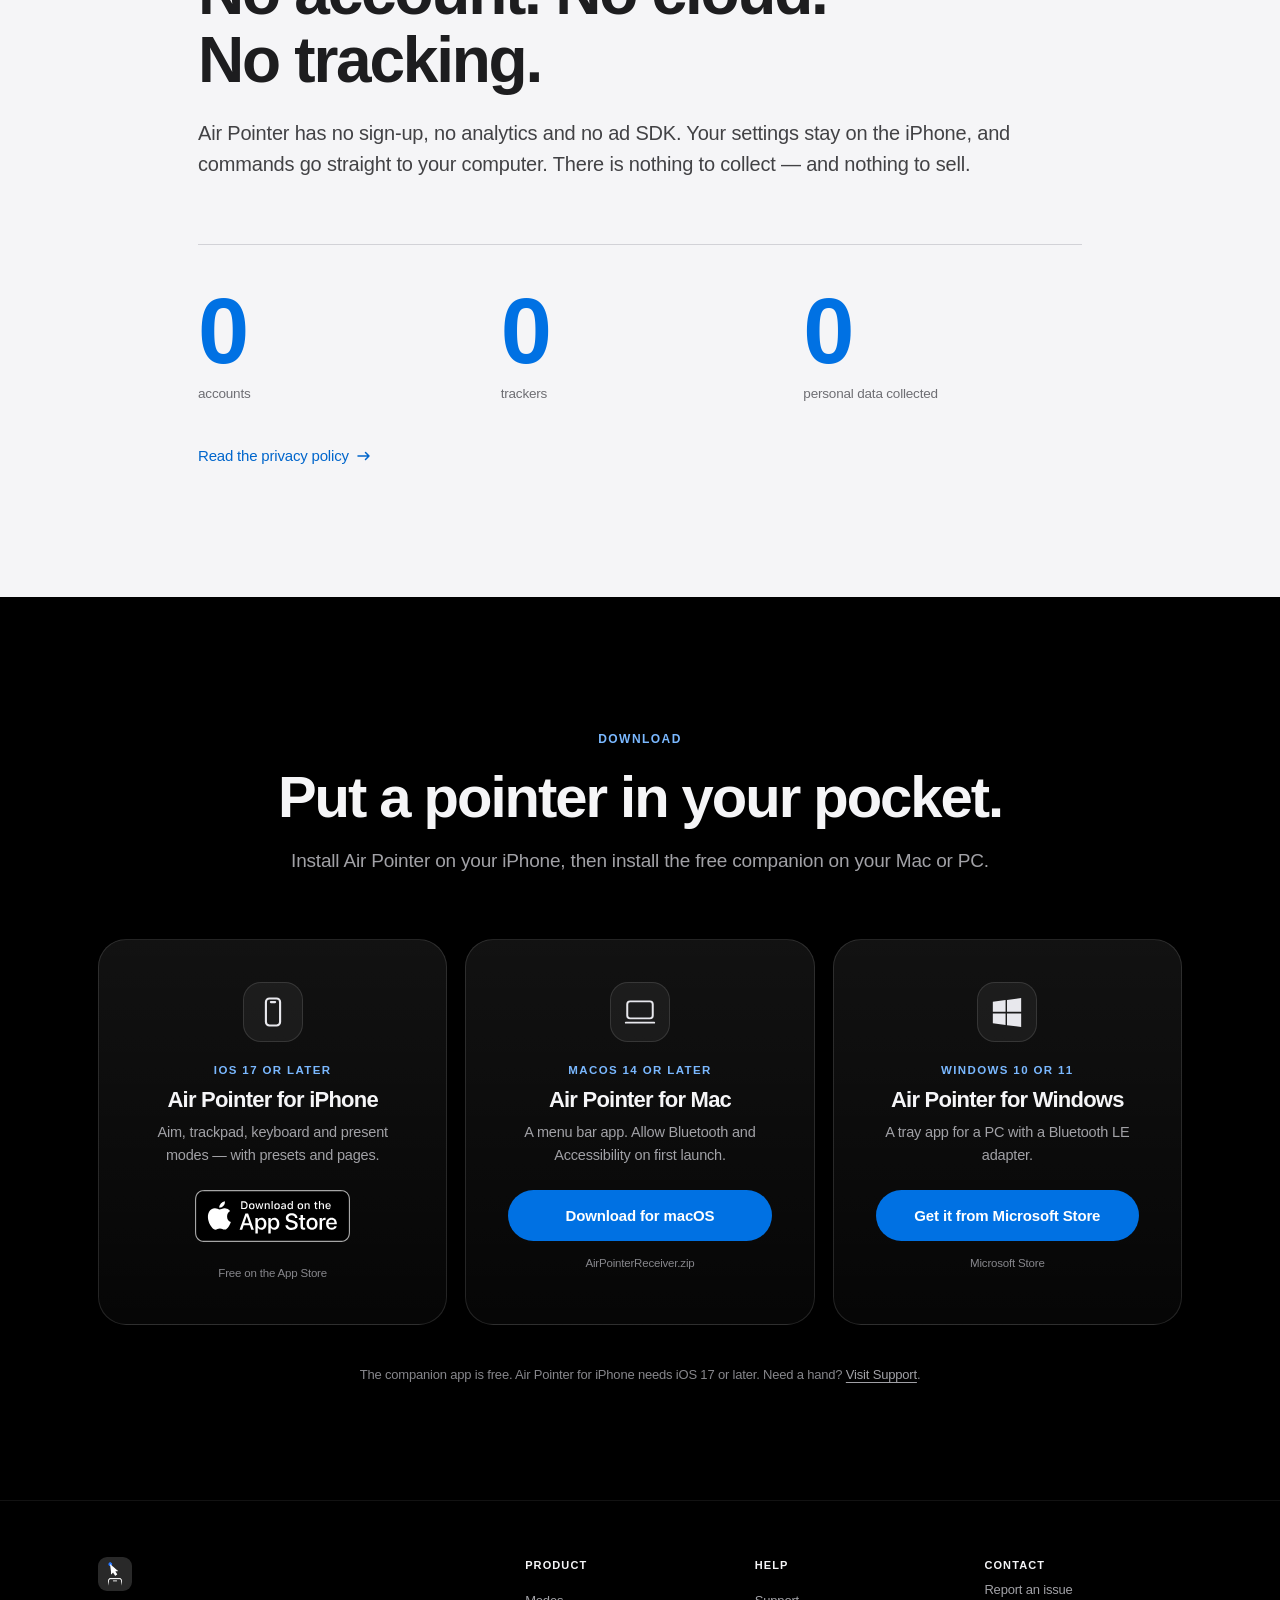
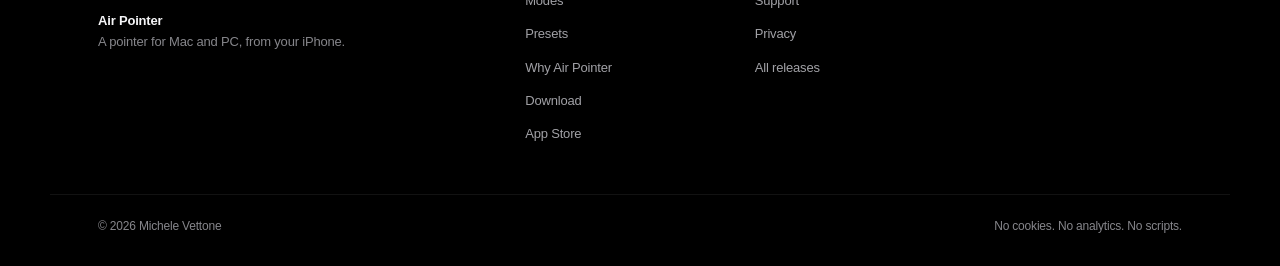
==== commit aec31cce: "Remove the Vice campaign from the site" ====
--- a/index.html
+++ b/index.html
@@ -15,7 +15,7 @@
 <link rel="icon" type="image/png" href="/favicon-dark.png" media="(prefers-color-scheme: dark)">
 <link rel="icon" type="image/png" href="/favicon-light.png" media="(prefers-color-scheme: light)">
 <link rel="apple-touch-icon" href="/apple-touch-icon.png">
-<link rel="stylesheet" href="style.css?v=20261119a">
+<link rel="stylesheet" href="style.css?v=20261117a">
 </head>
 <body>
 <a class="skip" href="#main">Skip to content</a>
@@ -29,7 +29,6 @@
     <nav class="nav-links" aria-label="Main">
       <a href="#modes">Modes</a>
       <a href="#presets">Presets</a>
-      <a href="#vice">Vice</a>
       <a href="#why">Why Air Pointer</a>
       <a href="/support">Support</a>
     </nav>
@@ -44,7 +43,6 @@
       <p class="eyebrow"><span class="dot"></span>iPhone &amp; Duo · Mac · Windows</p>
       <h1>Your iPhone.<br><span class="grad">Your new pointer.</span></h1>
       <p class="lede">Point it at the screen and the cursor follows. Tap to click, two fingers to scroll, type on the keyboard in your hand — or half-fold the Duo into keys and trackpad. Direct to your Mac or PC over Bluetooth, with a preset of shortcuts for every app.</p>
-      <a class="vice-pill" href="#vice"><span></span>New · limited-time Vice theme</a>
       <div class="cta">
         <a class="store-badge" href="https://apps.apple.com/app/id6833520222" target="_blank" rel="noopener">
           <img src="assets/app-store.svg" alt="Download on the App Store" height="52">
@@ -79,24 +77,6 @@
     </a>
   </section>
 
-  <section class="vice" id="vice">
-    <div class="shell">
-      <div class="vice-card reveal">
-        <div class="vice-copy">
-          <p class="eyebrow"><span class="dot"></span>Limited time · Until 8 December</p>
-          <h2>Vice is here.</h2>
-          <p class="sub">A neon sunset for Air Pointer: deep violet, purple, magenta, coral and warm orange, across every screen.</p>
-          <p class="sub">Open <strong>Settings › Theme</strong>, pick <strong>Vice</strong>, and the app changes colour. The theme leaves on 8 December.</p>
-          <a class="btn primary" href="https://apps.apple.com/app/id6833520222" target="_blank" rel="noopener">Get Air Pointer</a>
-          <p class="fine">Free on the App Store · Air Pointer 1.1 or later</p>
-        </div>
-        <figure class="vice-art">
-          <img src="assets/vice.png?v=20261119a" width="1920" height="1080" alt="Air Pointer in the Vice theme: a purple, magenta and coral interface on two iPhones" loading="lazy" decoding="async">
-        </figure>
-      </div>
-    </div>
-  </section>
-
   <section class="modes-section" id="modes">
     <div class="shell">
       <header class="section-head reveal">
@@ -337,7 +317,6 @@
       <p class="footer-title">Product</p>
       <a href="#modes">Modes</a>
       <a href="#presets">Presets</a>
-      <a href="#vice">Vice</a>
       <a href="#why">Why Air Pointer</a>
       <a href="#download">Download</a>
       <a href="https://apps.apple.com/app/id6833520222" target="_blank" rel="noopener">App Store</a>
--- a/style.css
+++ b/style.css
@@ -977,63 +977,3 @@
   .card:hover, .os-card:hover, .btn:hover { transform: none; }
   ::view-transition-old(root), ::view-transition-new(root) { animation: none; }
 }
-
-/* ---------- Vice (limited time) ---------- */
-
-.vice-pill {
-  display: inline-flex;
-  align-items: center;
-  gap: 8px;
-  width: fit-content;
-  margin: 0 0 20px;
-  padding: 7px 14px;
-  border-radius: 999px;
-  background: linear-gradient(90deg, #c9349b, #f36a78 55%, #ff9b55);
-  color: #fff;
-  font-size: 12.5px;
-  font-weight: 600;
-  letter-spacing: .02em;
-  text-decoration: none;
-  box-shadow: 0 8px 24px rgba(201, 52, 155, .24);
-  transition: transform .2s ease, box-shadow .2s ease;
-}
-.vice-pill:hover { transform: translateY(-1px); box-shadow: 0 10px 30px rgba(201, 52, 155, .34); }
-.vice-pill span { width: 6px; height: 6px; border-radius: 50%; background: #ffb458; box-shadow: 0 0 10px rgba(255, 180, 88, .95); }
-
-.vice { padding: clamp(48px, 7vw, 96px) 0; }
-.vice-card {
-  overflow: hidden;
-  border: 1px solid rgba(255, 255, 255, .14);
-  border-radius: var(--radius);
-  background: linear-gradient(150deg, #1b0a2e, #3b146b 38%, #7b208f 68%, #c9349b);
-}
-.vice-copy { max-width: 780px; padding: clamp(28px, 5vw, 64px); }
-.vice h2 {
-  margin: 0 0 16px;
-  color: #fff;
-  font-size: clamp(44px, 7vw, 86px);
-  letter-spacing: -.04em;
-}
-.vice .eyebrow { color: rgba(255, 255, 255, .7); }
-.vice .eyebrow .dot { background: #ffb458; box-shadow: 0 0 14px rgba(255, 180, 88, .9); }
-.vice .sub {
-  max-width: 62ch;
-  color: rgba(255, 255, 255, .82);
-  font-size: clamp(16px, 2vw, 19px);
-}
-.vice .sub strong { color: #fff; }
-.vice .btn.primary { margin-top: 6px; background: #fff; color: #1b0a2e; }
-.vice .btn.primary:hover { background: #ffb458; }
-.vice .fine { margin: 12px 0 0; color: rgba(255, 255, 255, .62); font-size: 12.5px; }
-.vice-art { margin: 0; border-top: 1px solid rgba(255, 255, 255, .14); }
-.vice-art img { display: block; width: 100%; height: auto; }
-
-@media (max-width: 860px) {
-  .vice-card { border-radius: 22px; }
-  .vice-copy { padding: 28px 24px 30px; }
-  .vice h2 { font-size: clamp(42px, 12vw, 62px); }
-  .vice .sub { font-size: 16px; }
-}
-@media (prefers-reduced-motion: reduce) {
-  .vice-pill, .vice-pill:hover { transform: none; transition: none; }
-}
